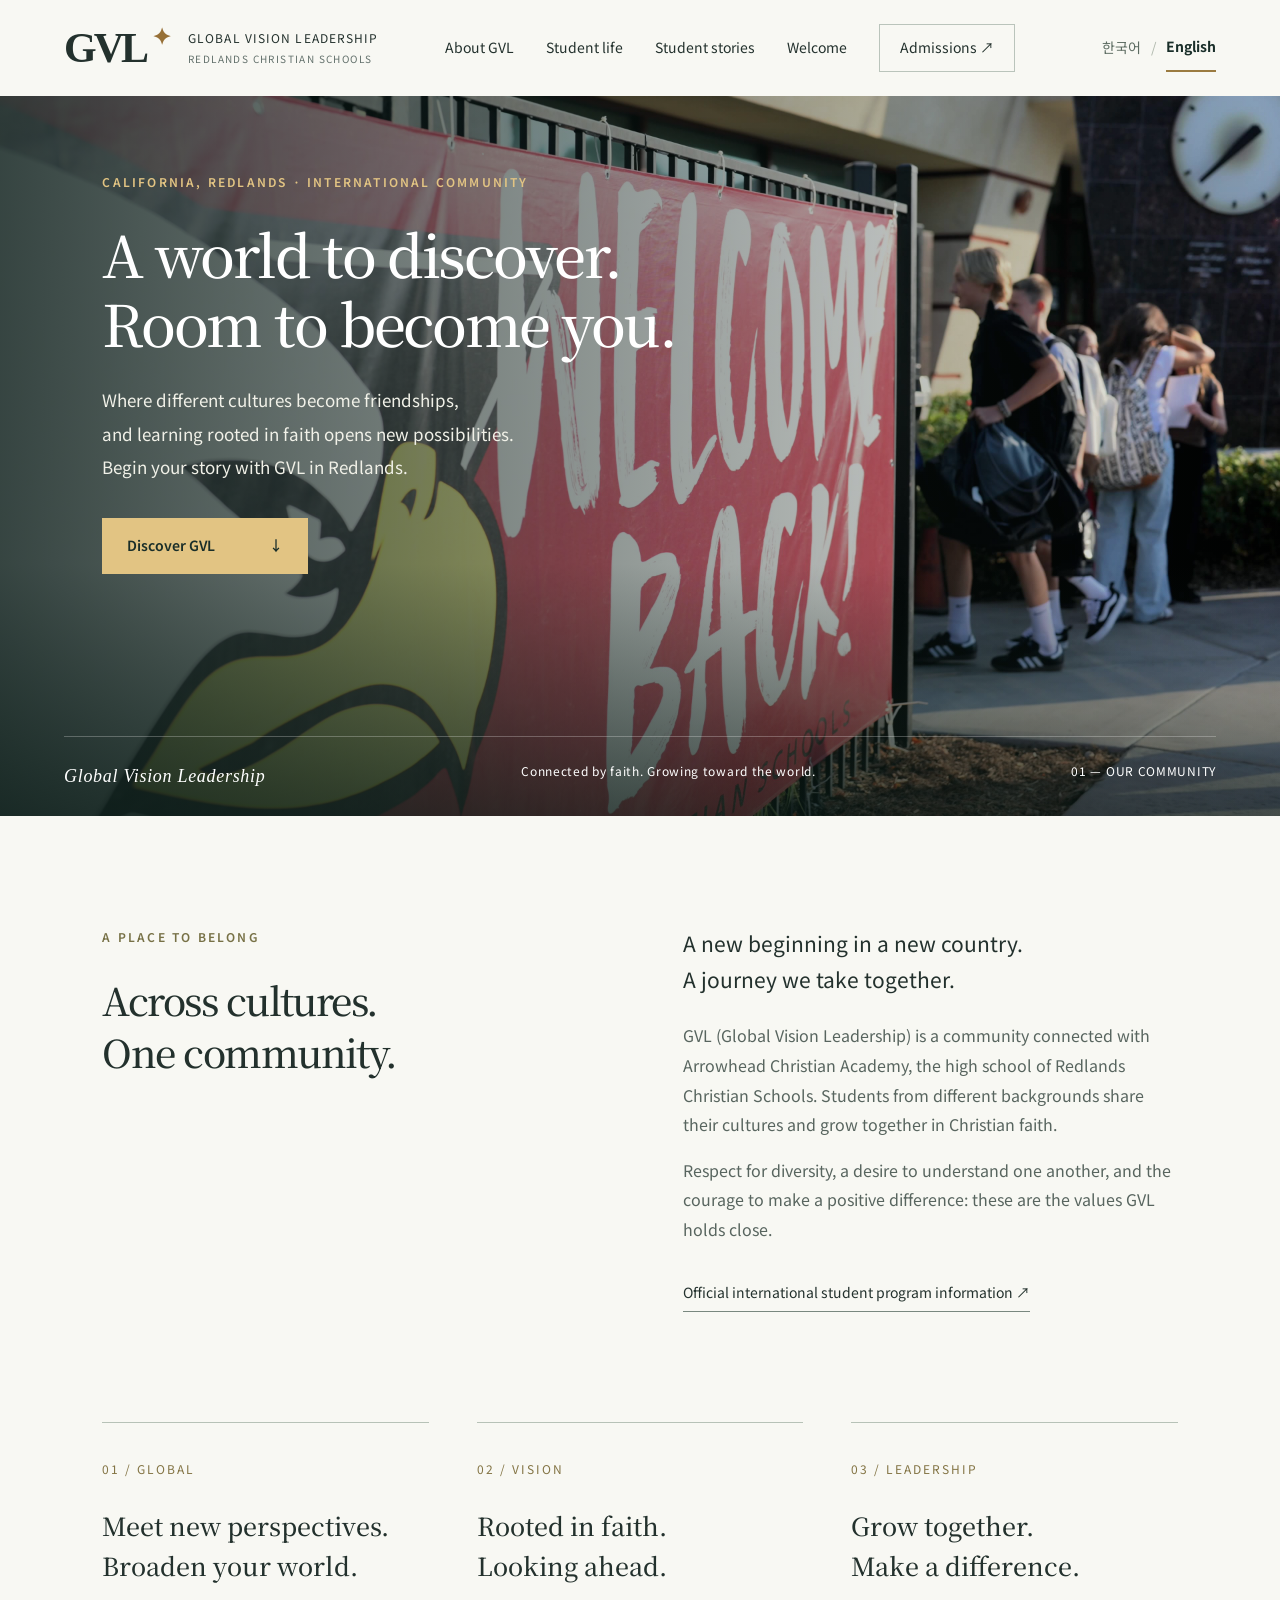
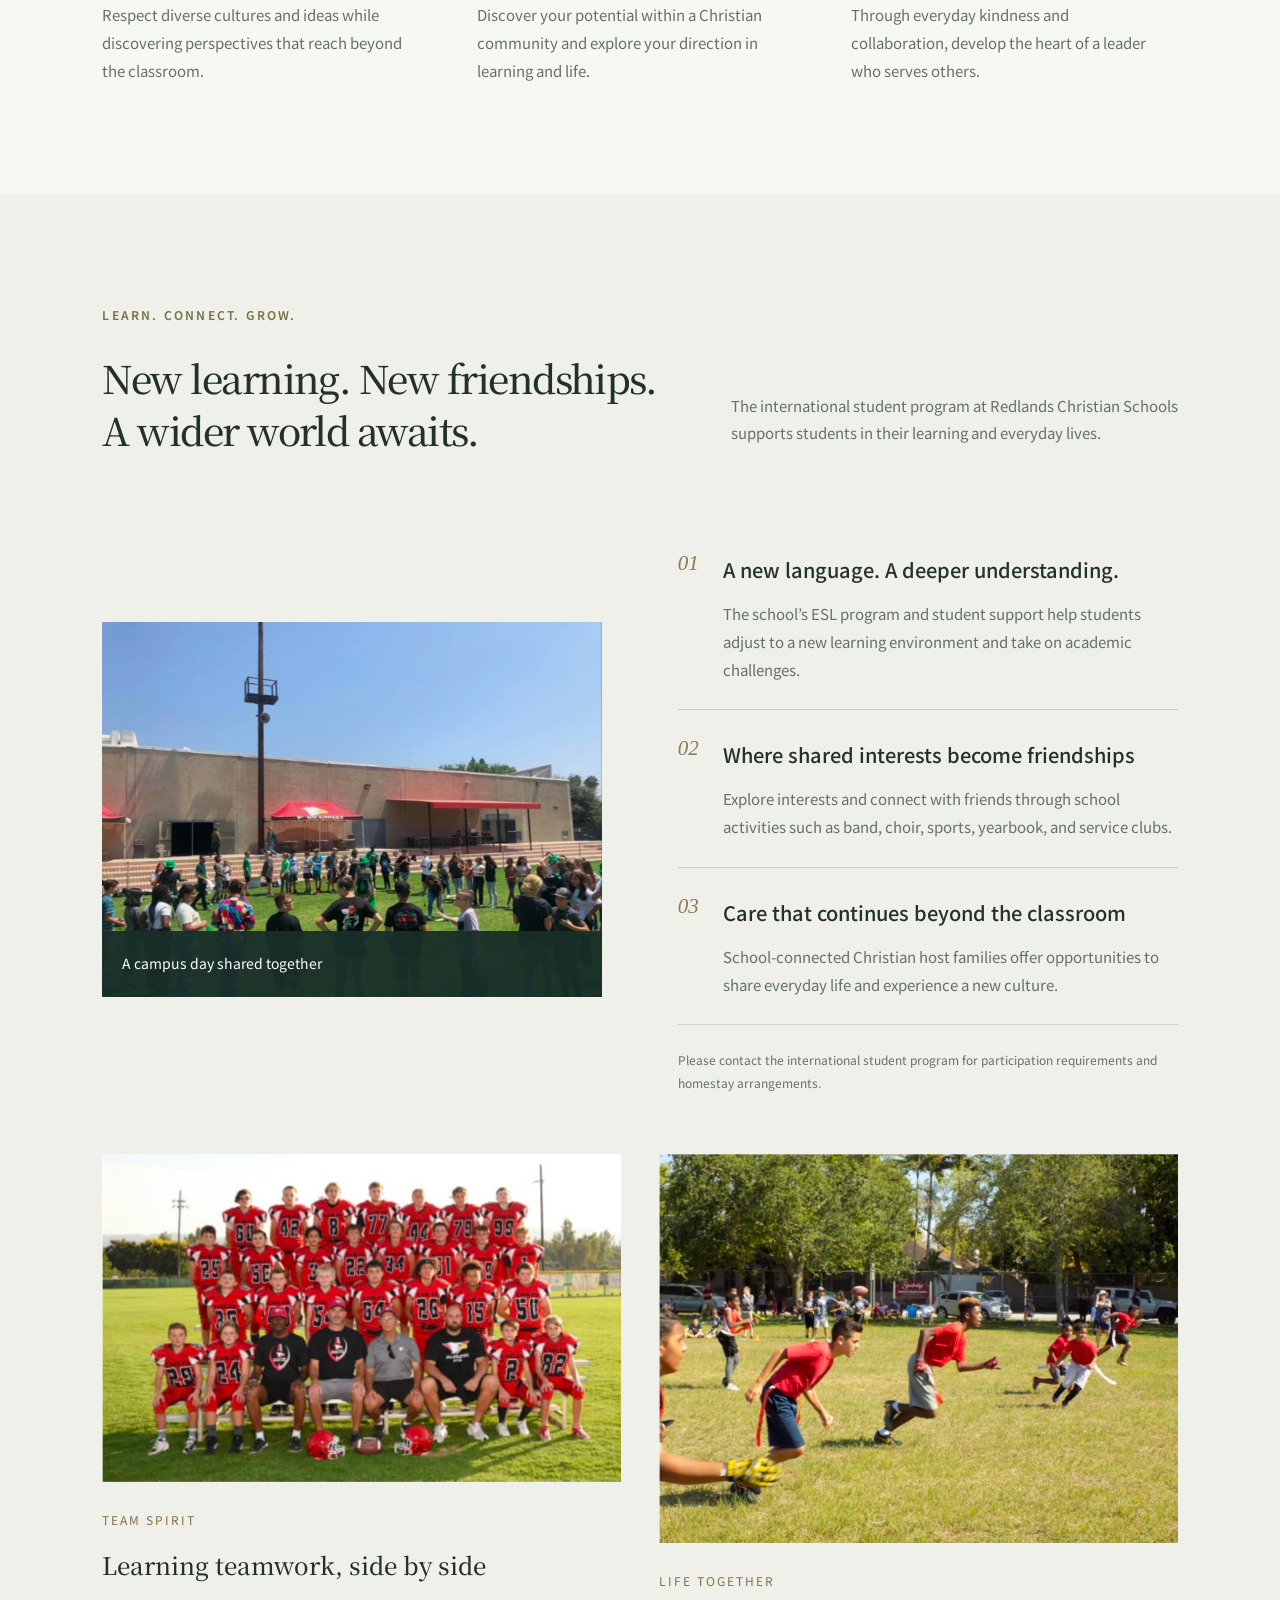
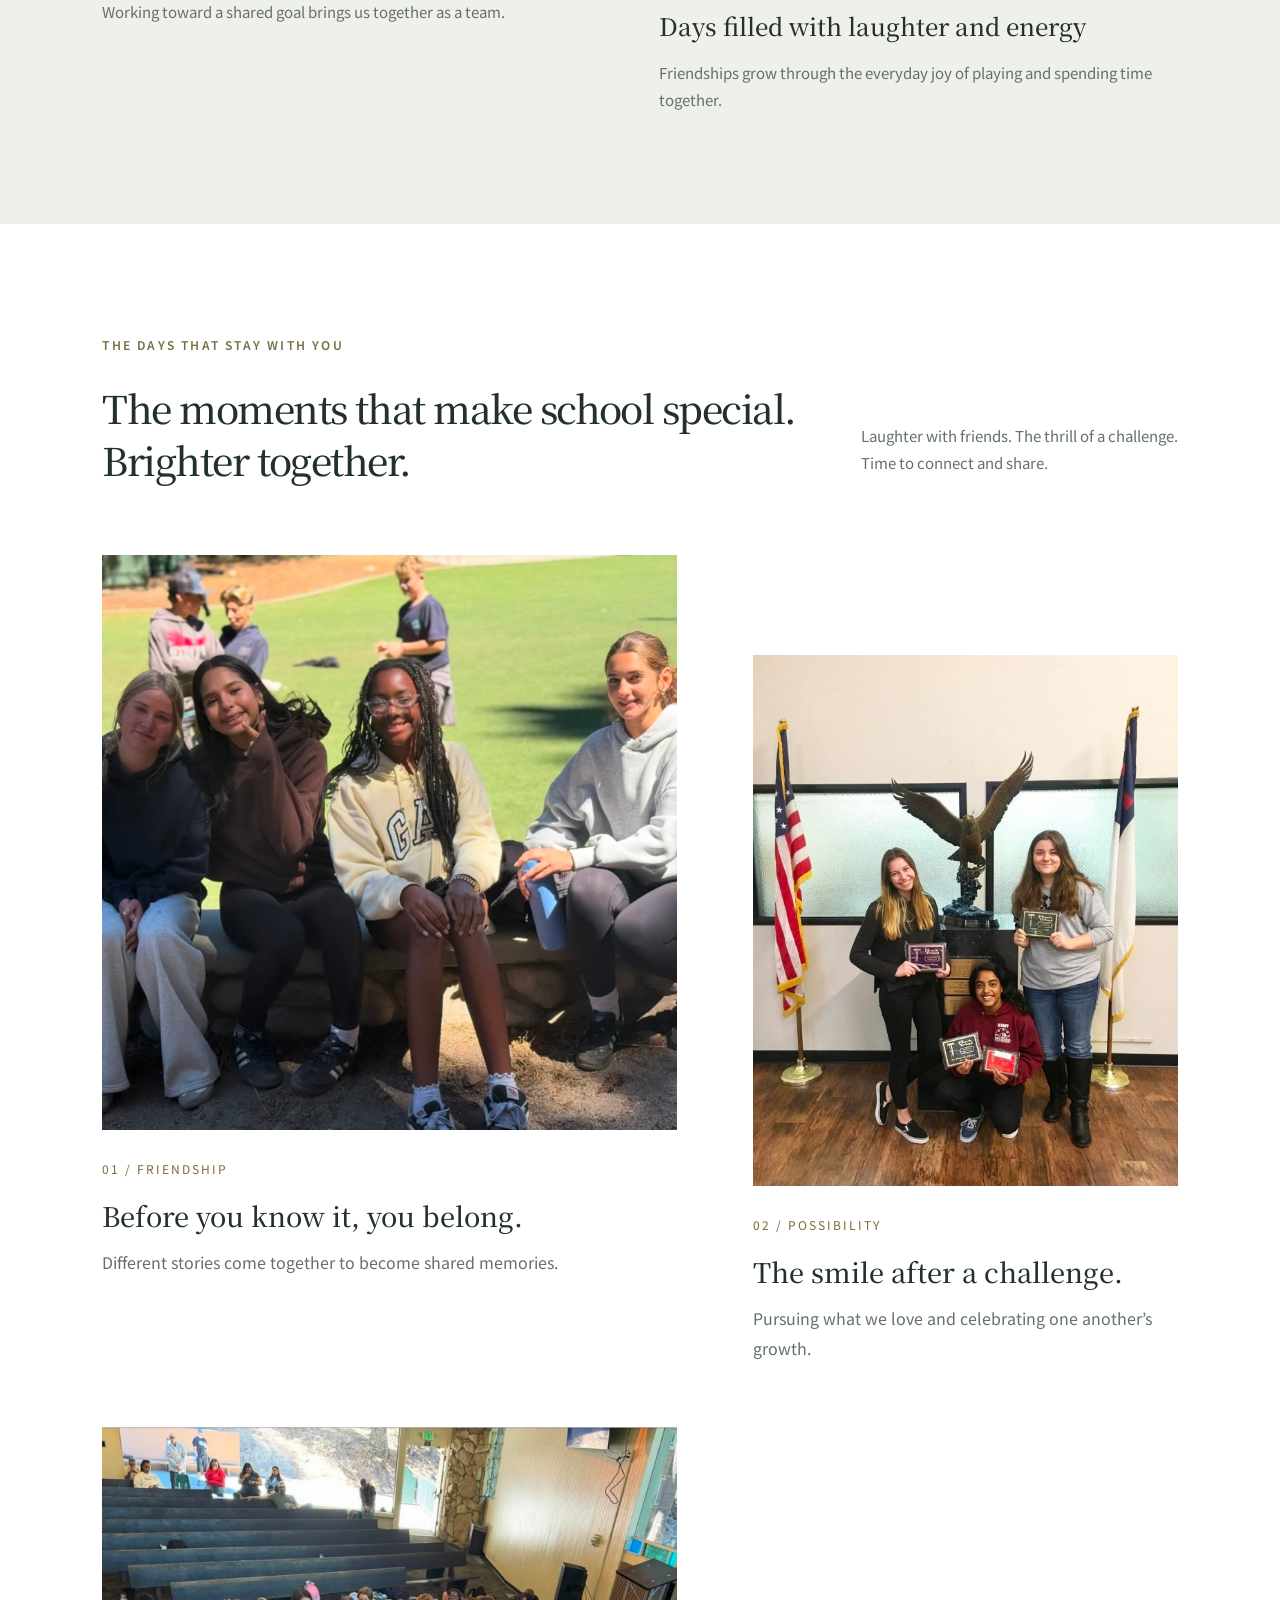
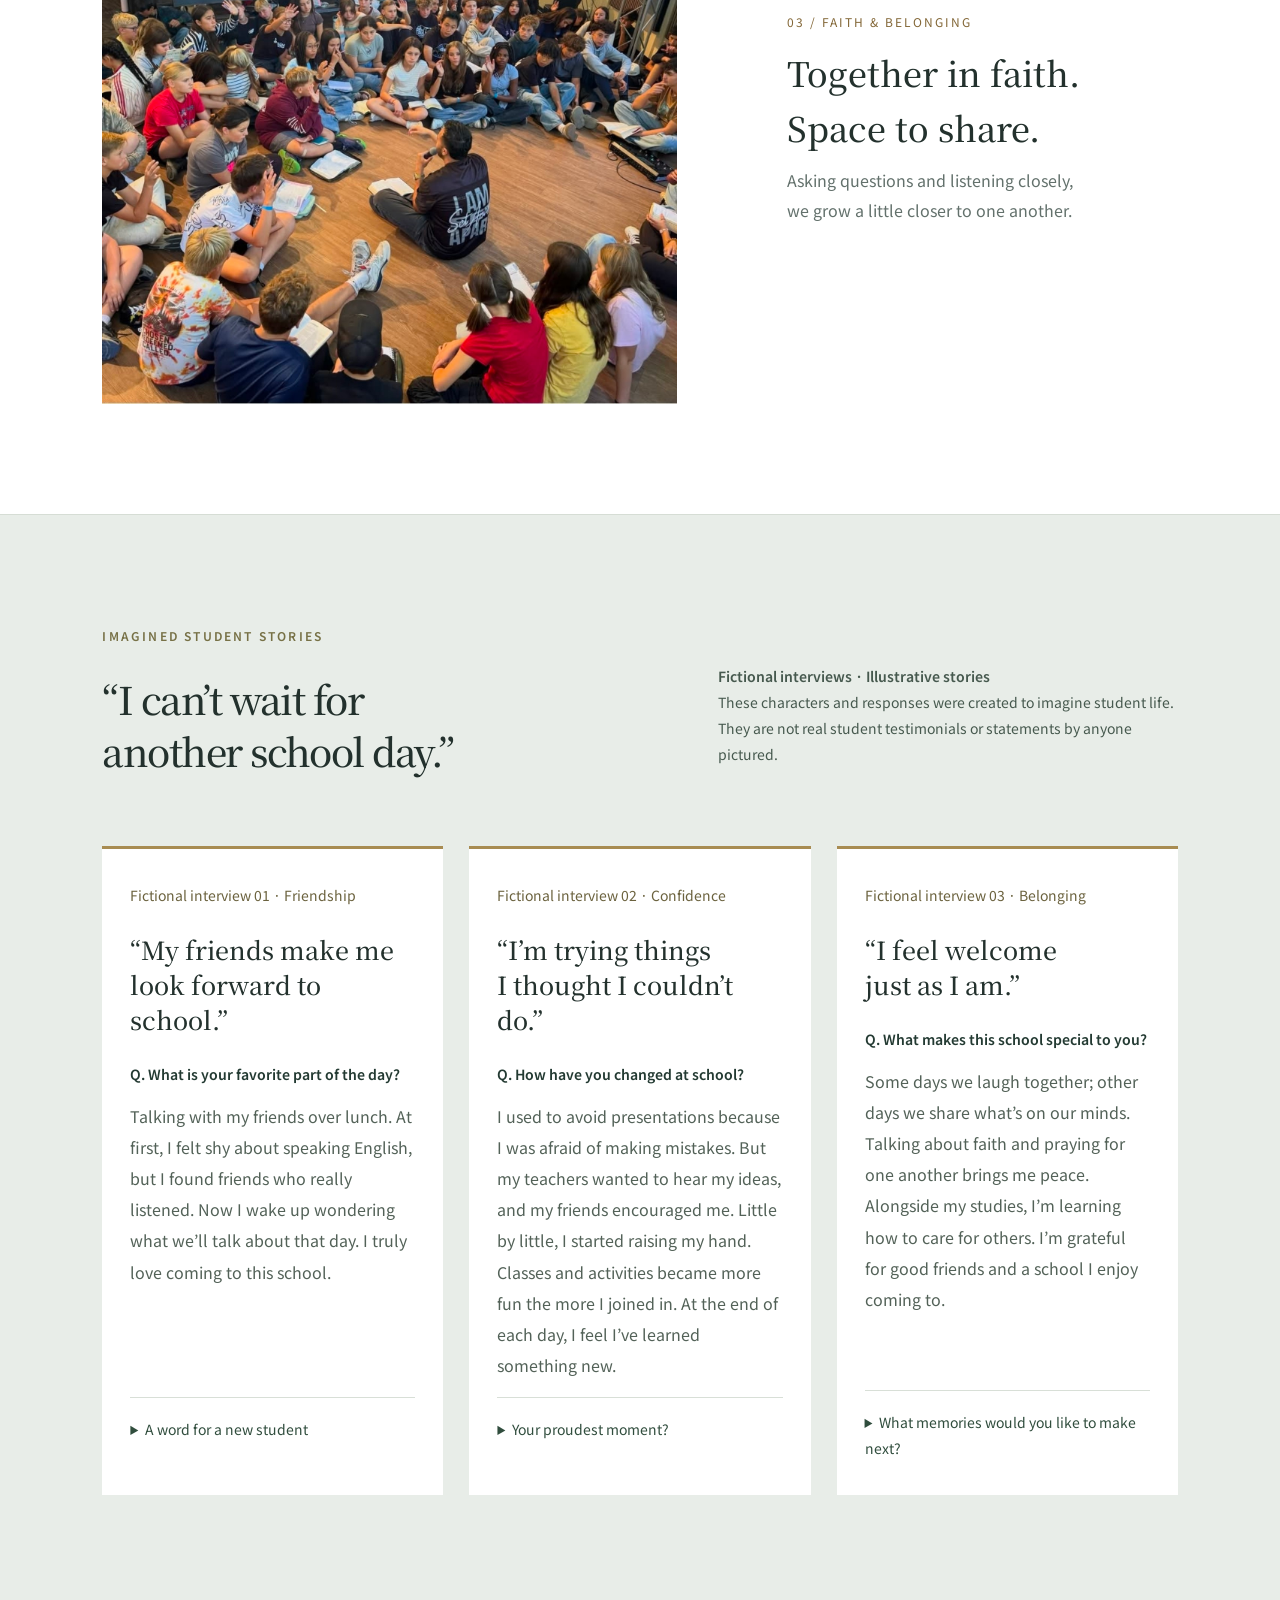
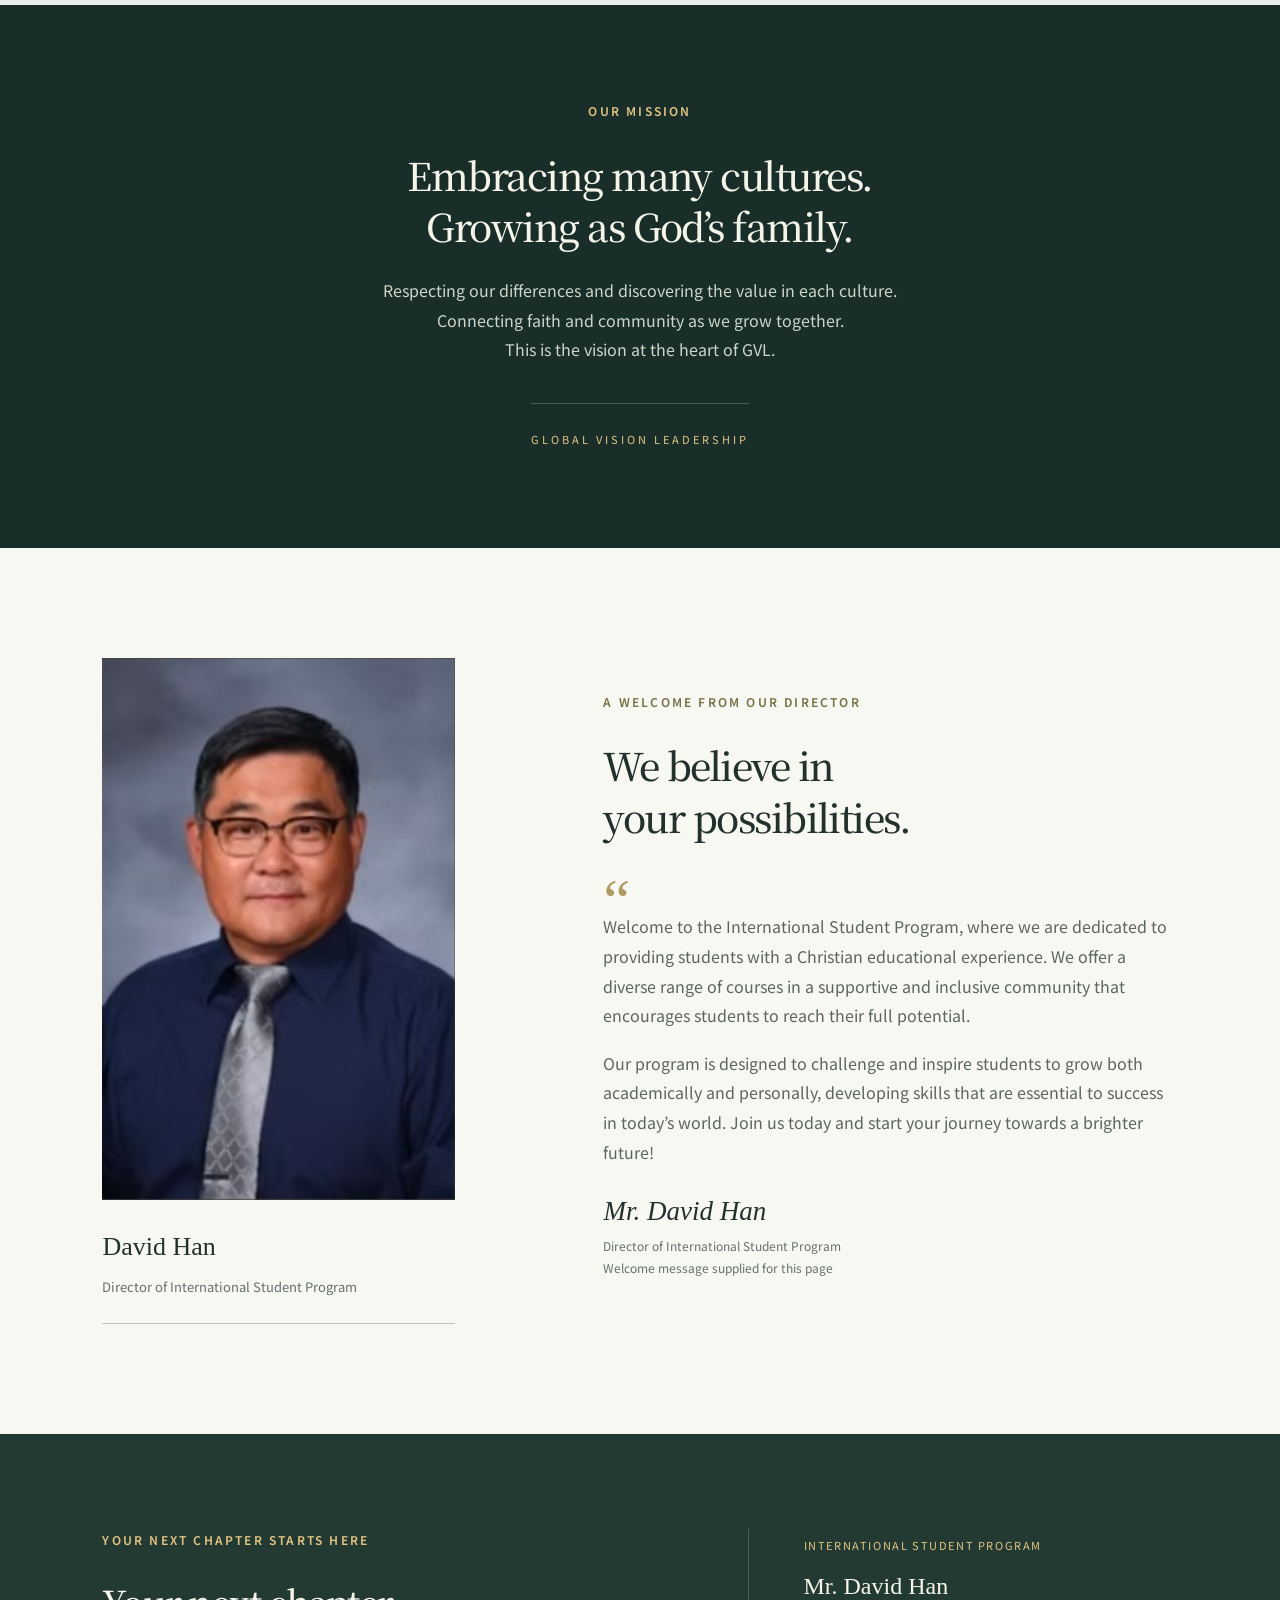
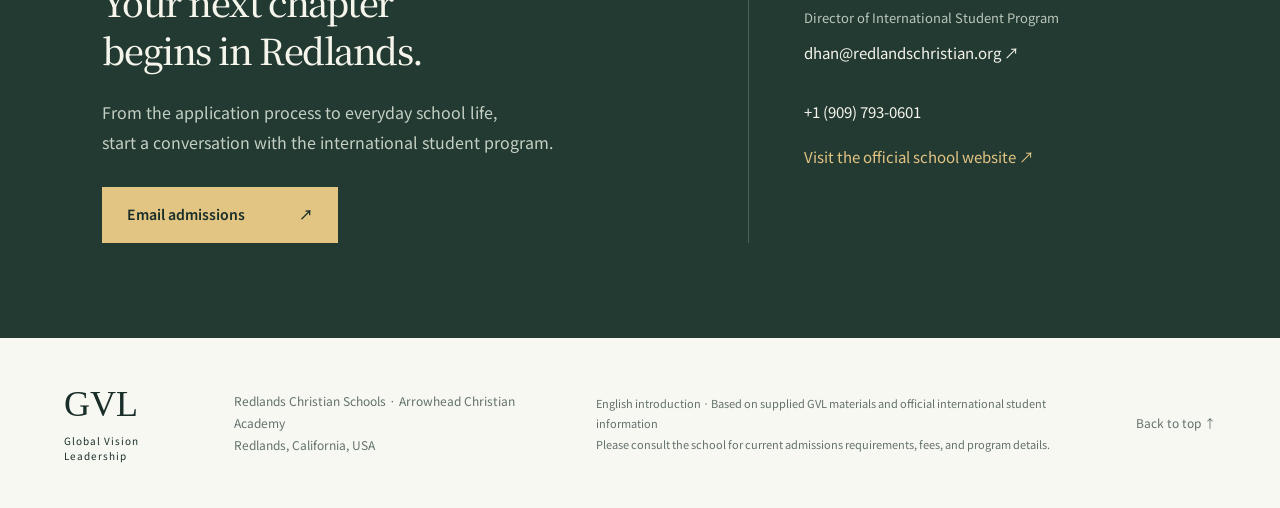
==== en.html @ dd4e97f4 "Publish bilingual GVL site with student photographs and fictional interviews" ====
<!doctype html>
<html lang="en"><head><meta charset="utf-8"><meta name="viewport" content="width=device-width,initial-scale=1"><meta name="theme-color" content="#192e29"><meta name="description" content="Discover Global Vision Leadership at Redlands Christian Schools: an international community connected through faith, culture, and learning."><title>GVL — A World of Learning, A Place to Belong</title><link rel="stylesheet" href="style.css"><link rel="preconnect" href="https://fonts.googleapis.com"><link rel="preconnect" href="https://fonts.gstatic.com" crossorigin><link href="https://fonts.googleapis.com/css2?family=Noto+Sans+KR:wght@400;500;600;700&family=Noto+Serif+KR:wght@400;500;600&display=swap" rel="stylesheet"></head>
<body><a class="skip" href="#main">Skip to content</a><header><a class="brand" href="#" aria-label="GVL home"><b>GVL<span>✦</span></b><span>GLOBAL VISION LEADERSHIP<br><small>REDLANDS CHRISTIAN SCHOOLS</small></span></a><nav aria-label="Main navigation"><a href="#about">About GVL</a><a href="#life">Student life</a><a href="#stories">Student stories</a><a href="#welcome">Welcome</a><a class="nav-cta" href="#contact">Admissions ↗</a></nav><div class="language-switch" aria-label="Language"><a href="index.html" lang="ko" >한국어</a><span>/</span><a href="en.html" lang="en" aria-current="page">English</a></div><button class="menu" aria-label="Open menu" aria-expanded="false">☰</button></header>
<main id="main"><section class="hero"><div class="hero-image" role="img" aria-label="Student life at Redlands Christian Schools"></div><div class="hero-shade"></div><div class="hero-content"><p class="eyebrow light">CALIFORNIA, REDLANDS · INTERNATIONAL COMMUNITY</p><h1>A world to discover.<br>Room to become you.</h1><p class="hero-copy">Where different cultures become friendships,<br>and learning rooted in faith opens new possibilities.<br>Begin your story with GVL in Redlands.</p><a class="button gold" href="#about">Discover GVL <span>↓</span></a></div><div class="hero-bottom"><span>Global Vision Leadership</span><span>Connected by faith. Growing toward the world.</span><span>01 — OUR COMMUNITY</span></div></section>
<section id="about" class="intro section"><div><p class="eyebrow">A PLACE TO BELONG</p><h2>Across cultures.<br>One community.</h2></div><div class="intro-text"><p class="lead">A new beginning in a new country.<br>A journey we take together.</p><p>GVL (Global Vision Leadership) is a community connected with Arrowhead Christian Academy, the high school of Redlands Christian Schools. Students from different backgrounds share their cultures and grow together in Christian faith.</p><p>Respect for diversity, a desire to understand one another, and the courage to make a positive difference: these are the values GVL holds close.</p><a class="text-link" href="https://www.redlandschristian.org/international" target="_blank" rel="noopener">Official international student program information ↗</a></div></section>
<section class="values"><div class="value"><span class="number">01 / GLOBAL</span><h3>Meet new perspectives.<br>Broaden your world.</h3><p>Respect diverse cultures and ideas while discovering perspectives that reach beyond the classroom.</p></div><div class="value"><span class="number">02 / VISION</span><h3>Rooted in faith.<br>Looking ahead.</h3><p>Discover your potential within a Christian community and explore your direction in learning and life.</p></div><div class="value"><span class="number">03 / LEADERSHIP</span><h3>Grow together.<br>Make a difference.</h3><p>Through everyday kindness and collaboration, develop the heart of a leader who serves others.</p></div></section>
<section id="life" class="section life"><div class="section-top"><div><p class="eyebrow">LEARN. CONNECT. GROW.</p><h2>New learning. New friendships.<br>A wider world awaits.</h2></div><p>The international student program at Redlands Christian Schools<br>supports students in their learning and everyday lives.</p></div><div class="life-layout"><figure class="life-photo"><img src="assets/campus-community.jpg" alt="Students gathered on the campus lawn" loading="lazy"><figcaption class="photo-caption">A campus day shared together</figcaption></figure><div class="life-list"><article><span>01</span><div><h3>A new language. A deeper understanding.</h3><p>The school’s ESL program and student support help students adjust to a new learning environment and take on academic challenges.</p></div></article><article><span>02</span><div><h3>Where shared interests become friendships</h3><p>Explore interests and connect with friends through school activities such as band, choir, sports, yearbook, and service clubs.</p></div></article><article><span>03</span><div><h3>Care that continues beyond the classroom</h3><p>School-connected Christian host families offer opportunities to share everyday life and experience a new culture.</p></div></article><p class="fine">Please contact the international student program for participation requirements and homestay arrangements.</p></div></div><div class="student-gallery"><figure><a href="assets/football-team.jpg" target="_blank" aria-label="View the football team photo"><img src="assets/football-team.jpg" alt="Football players in red uniforms with their coaches" loading="lazy" width="1536" height="971"></a><figcaption><span>TEAM SPIRIT</span><h3>Learning teamwork, side by side</h3><p>Working toward a shared goal brings us together as a team.</p></figcaption></figure><figure><a href="assets/outdoor-activities.jpg" target="_blank" aria-label="View the outdoor activity photo"><img src="assets/outdoor-activities.jpg" alt="Students playing together on the lawn" loading="lazy" width="1536" height="1152"></a><figcaption><span>LIFE TOGETHER</span><h3>Days filled with laughter and energy</h3><p>Friendships grow through the everyday joy of playing and spending time together.</p></figcaption></figure></div></section>
<section class="section moments" aria-labelledby="moments-title"><div class="section-top"><div><p class="eyebrow">THE DAYS THAT STAY WITH YOU</p><h2 id="moments-title">The moments that make school special.<br>Brighter together.</h2></div><p>Laughter with friends. The thrill of a challenge.<br>Time to connect and share.</p></div><div class="moments-grid"><figure class="moment-friends"><a href="assets/student-friendships.jpg" target="_blank" rel="noopener" aria-label="View the friendship photo"><img src="assets/student-friendships.jpg" alt="Students sitting together beside a sunny lawn" loading="lazy" width="1536" height="1536"></a><figcaption><span>01 / FRIENDSHIP</span><h3>Before you know it, you belong.</h3><p>Different stories come together to become shared memories.</p></figcaption></figure><figure class="moment-achieve"><a href="assets/student-achievements.jpg" target="_blank" rel="noopener" aria-label="View the student achievement photo"><img src="assets/student-achievements.jpg" alt="Three students holding awards in front of an eagle sculpture" loading="lazy" width="1229" height="1536"></a><figcaption><span>02 / POSSIBILITY</span><h3>The smile after a challenge.</h3><p>Pursuing what we love and celebrating one another’s growth.</p></figcaption></figure><figure class="moment-faith"><a href="assets/faith-community.jpeg" target="_blank" rel="noopener" aria-label="View the community gathering photo"><img src="assets/faith-community.jpeg" alt="Students and a leader seated in a circle with open books" loading="lazy" width="1532" height="1536"></a><figcaption><span>03 / FAITH &amp; BELONGING</span><h3>Together in faith.<br>Space to share.</h3><p>Asking questions and listening closely,<br>we grow a little closer to one another.</p></figcaption></figure></div></section>
<section id="stories" class="section stories" aria-labelledby="stories-title"><div class="section-top"><div><p class="eyebrow">IMAGINED STUDENT STORIES</p><h2 id="stories-title">“I can’t wait for<br>another school day.”</h2></div><p class="fiction-note"><strong>Fictional interviews · Illustrative stories</strong><br>These characters and responses were created to imagine student life.<br>They are not real student testimonials or statements by anyone pictured.</p></div><div class="story-grid"><article class="story-card"><span class="story-label">Fictional interview 01 · Friendship</span><h3>“My friends make me<br>look forward to school.”</h3><p class="story-question">Q. What is your favorite part of the day?</p><p>Talking with my friends over lunch. At first, I felt shy about speaking English, but I found friends who really listened. Now I wake up wondering what we’ll talk about that day. I truly love coming to this school.</p><details><summary>A word for a new student</summary><p>You don’t have to speak perfectly from the start. Try a smile and a simple hello. That little hello was the beginning of a friendship for me!</p></details></article><article class="story-card"><span class="story-label">Fictional interview 02 · Confidence</span><h3>“I’m trying things<br>I thought I couldn’t do.”</h3><p class="story-question">Q. How have you changed at school?</p><p>I used to avoid presentations because I was afraid of making mistakes. But my teachers wanted to hear my ideas, and my friends encouraged me. Little by little, I started raising my hand. Classes and activities became more fun the more I joined in. At the end of each day, I feel I’ve learned something new.</p><details><summary>Your proudest moment?</summary><p>Laughing and chatting with my friends after a presentation. It wasn’t perfect, but I was so happy to have taken a step forward.</p></details></article><article class="story-card"><span class="story-label">Fictional interview 03 · Belonging</span><h3>“I feel welcome<br>just as I am.”</h3><p class="story-question">Q. What makes this school special to you?</p><p>Some days we laugh together; other days we share what’s on our minds. Talking about faith and praying for one another brings me peace. Alongside my studies, I’m learning how to care for others. I’m grateful for good friends and a school I enjoy coming to.</p><details><summary>What memories would you like to make next?</summary><p>I’d like to reach out to someone new and invite them to join us. I want another student to feel the same warmth that I felt.</p></details></article></div></section>
<section class="mission"><p class="eyebrow light">OUR MISSION</p><h2>Embracing many cultures.<br>Growing as God’s family.</h2><p>Respecting our differences and discovering the value in each culture.<br>Connecting faith and community as we grow together.<br>This is the vision at the heart of GVL.</p><span class="mission-sign">GLOBAL VISION LEADERSHIP</span></section>
<section id="welcome" class="section welcome"><div class="portrait-wrap"><div class="portrait"><img src="assets/director-message.jpg" alt="David Han, Director of International Student Program" loading="lazy"></div><div class="portrait-label"><b>David Han</b><span>Director of International Student Program</span></div></div><div class="welcome-text"><p class="eyebrow">A WELCOME FROM OUR DIRECTOR</p><h2>We believe in<br>your possibilities.</h2><div class="quote-mark">“</div><blockquote><p>Welcome to the International Student Program, where we are dedicated to providing students with a Christian educational experience. We offer a diverse range of courses in a supportive and inclusive community that encourages students to reach their full potential.</p><p>Our program is designed to challenge and inspire students to grow both academically and personally, developing skills that are essential to success in today’s world. Join us today and start your journey towards a brighter future!</p></blockquote><p class="signature">Mr. David Han</p><p class="fine">Director of International Student Program<br>Welcome message supplied for this page</p></div></section>
<section id="contact" class="contact"><div><p class="eyebrow light">YOUR NEXT CHAPTER STARTS HERE</p><h2>Your next chapter<br>begins in Redlands.</h2><p>From the application process to everyday school life,<br>start a conversation with the international student program.</p><a class="button gold" href="mailto:dhan@redlandschristian.org?subject=GVL%20International%20Admissions%20Inquiry">Email admissions <span>↗</span></a></div><div class="contact-details"><div><span>INTERNATIONAL STUDENT PROGRAM</span><h3>Mr. David Han</h3><p>Director of International Student Program</p><a href="mailto:dhan@redlandschristian.org">dhan@redlandschristian.org ↗</a></div><a class="phone" href="tel:+19097930601">+1 (909) 793-0601</a><a class="official" href="https://www.redlandschristian.org/international" target="_blank" rel="noopener">Visit the official school website ↗</a></div></section></main>
<footer><div class="footer-brand">GVL<span>Global Vision Leadership</span></div><p>Redlands Christian Schools · Arrowhead Christian Academy<br>Redlands, California, USA</p><small>English introduction · Based on supplied GVL materials and official international student information<br>Please consult the school for current admissions requirements, fees, and program details.</small><a href="#">Back to top ↑</a></footer><script>const button=document.querySelector('.menu'); const nav=document.querySelector('nav');button.addEventListener('click',()=>{const open=button.getAttribute('aria-expanded')!=='true';button.setAttribute('aria-expanded',String(open));button.setAttribute('aria-label',open?'Close menu':'Open menu');nav.classList.toggle('open',open);});nav.querySelectorAll('a').forEach(a=>a.addEventListener('click',()=>{nav.classList.remove('open');button.setAttribute('aria-expanded','false');}));</script></body></html>
---- style.css ----
:root{--forest:#192e29;--ink:#23312d;--gold:#e2c483;--paper:#f8f8f3;--muted:#63716c}*{box-sizing:border-box}html{scroll-behavior:smooth;scroll-padding-top:95px}body{margin:0;color:var(--ink);background:var(--paper);font-family:'Noto Sans KR',sans-serif;font-size:16px;line-height:1.85;word-break:keep-all}a{color:inherit;text-decoration:none}button{font:inherit}a:focus-visible,button:focus-visible{outline:3px solid #b78027;outline-offset:6px}.skip{position:fixed;top:-80px;z-index:30;background:white;padding:10px}.skip:focus{top:0}header{height:96px;padding:0 5%;display:flex;align-items:center;justify-content:space-between;background:var(--paper);position:relative;z-index:10}.brand{display:flex;align-items:center;gap:20px}.brand>b{font:600 42px Georgia,serif;letter-spacing:-3px}.brand>b span{font-size:23px;color:#977036;vertical-align:top;margin-left:6px}.brand>span{font-size:12px;line-height:1.7;letter-spacing:1.1px}.brand small{font-size:10px;letter-spacing:1.4px;color:var(--muted)}nav{display:flex;align-items:center;gap:32px;font-size:14px}.nav-cta{border:1px solid #bac4bb;padding:10px 20px}.menu{display:none}.hero{height:720px;min-height:620px;max-height:900px;position:relative;background:#263d34;color:white}.hero-image,.hero-shade{position:absolute;inset:0}.hero-image{background:url('assets/campus.jpg') center 45%/cover}.hero-shade{background:linear-gradient(90deg,rgba(10,28,24,.82),rgba(14,29,24,.3) 68%,rgba(14,29,24,.05)),linear-gradient(0deg,rgba(9,25,20,.65),transparent 35%)}.hero-content{position:relative;padding:94px 8% 100px}.eyebrow{font-size:12px;letter-spacing:2.2px;font-weight:600;color:#777146;margin:0 0 26px}.eyebrow.light{color:var(--gold)}h1,h2,h3,p{margin-top:0}h1,h2{font-family:'Noto Serif KR',serif;font-weight:500;letter-spacing:-1.7px}h1{font-size:clamp(40px,4.5vw,66px);line-height:1.42;margin-bottom:26px}.hero-copy{font-size:17px;line-height:1.95;color:#f1f1e8;margin-bottom:35px}.button{display:inline-flex;gap:54px;align-items:center;padding:15px 25px;font-size:14px;font-weight:600;transition:background .2s,transform .2s}.button:hover{transform:translateY(-2px);background:#ecd49e}.gold{background:var(--gold);color:var(--forest)}.hero-bottom{position:absolute;bottom:0;left:5%;right:5%;display:flex;justify-content:space-between;border-top:1px solid #ffffff40;padding:23px 0;font-size:12px;letter-spacing:.7px}.hero-bottom span:first-child{font-family:Georgia,serif;font-style:italic;font-size:18px}.section{padding:110px 8%}h2{font-size:clamp(30px,3vw,43px);line-height:1.6;margin-bottom:24px}.intro{display:grid;grid-template-columns:1fr 1fr;gap:8%}.intro-text p{color:#58655f;max-width:570px}.intro-text .lead{font-size:21px;color:var(--ink);line-height:1.7;margin-bottom:24px}.text-link{font-size:14px;display:inline-block;border-bottom:1px solid #79887f;padding:6px 0;margin-top:13px}.values{display:grid;grid-template-columns:repeat(3,1fr);margin:0 8%;padding:0 0 95px;gap:48px}.value{border-top:1px solid #b7c2b7;padding-top:30px}.number{font-size:12px;letter-spacing:2px;color:#837444}.value h3{font-family:'Noto Serif KR',serif;font-size:25px;line-height:1.6;font-weight:500;margin:22px 0 16px}.value p{font-size:15px;color:var(--muted);max-width:300px}.life{background:#eef0e9}.section-top{display:flex;justify-content:space-between;align-items:flex-end;gap:30px;margin-bottom:45px}.section-top>p{font-size:15px;color:var(--muted);margin-bottom:33px}.life-layout{display:grid;grid-template-columns:1fr 1fr;gap:7%;align-items:center}.life-photo{position:relative;height:560px;background:#121814;overflow:hidden}.life-photo img{width:100%;height:100%;object-fit:cover;object-position:top;opacity:.95}.photo-caption{position:absolute;bottom:0;left:0;right:0;padding:20px;color:white;background:#192e29f0;font-size:14px;display:flex;justify-content:space-between;gap:15px}.photo-caption span{font-size:12px}.life-list article{display:flex;gap:24px;padding:26px 0;border-bottom:1px solid #ccd2c7}.life-list article>span{font:italic 21px Georgia,serif;color:#8d7952}.life-list h3{font-size:20px;font-weight:500;margin-bottom:12px}.life-list p{font-size:15px;color:var(--muted);margin:0}.life-list>.fine{font-size:12px;margin-top:24px}.mission{text-align:center;padding:95px 20px;background:var(--forest);color:#f4f4e9}.mission h2{font-size:clamp(27px,3vw,42px)}.mission>p:not(.eyebrow){color:#cdd6c9;font-size:16px}.mission-sign{display:inline-block;border-top:1px solid #ffffff35;padding-top:25px;margin-top:22px;font-size:11px;letter-spacing:3px;color:var(--gold)}.welcome{display:grid;grid-template-columns:.8fr 1.2fr;gap:11%;align-items:center}.portrait{position:relative;aspect-ratio:353/542;overflow:hidden;background:#424242;max-width:353px}.portrait img{position:absolute;width:262.04%;max-width:none;left:-82.72%;top:-6.46%;height:auto}.portrait-label{padding:23px 0;border-bottom:1px solid #bec6ba;max-width:353px}.portrait-label b{font-family:Georgia,serif;font-size:26px;display:block;font-weight:400}.portrait-label span{font-size:13px;color:var(--muted)}.quote-mark{font:60px Georgia,serif;color:#b09a63;height:46px;margin-top:10px}blockquote{margin:0;color:#5b665d;font-size:16px}blockquote p{margin-bottom:18px}.signature{font:italic 27px Georgia,serif;margin:29px 0 8px}.fine{font-size:12px;color:var(--muted)}.contact{display:grid;grid-template-columns:1.2fr 1fr;gap:12%;padding:95px 8%;background:#233a32;color:#f5f5ec}.contact h2{font-size:clamp(28px,2.8vw,39px)}.contact>div>p:not(.eyebrow){color:#c5d0c4}.contact .button{margin-top:14px}.contact-details{border-left:1px solid #ffffff30;padding-left:55px}.contact-details>div{margin-bottom:30px}.contact-details span{font-size:11px;letter-spacing:1.6px;color:var(--gold)}.contact-details h3{font:24px Georgia,serif;margin:14px 0 6px}.contact-details p{font-size:13px;color:#bbc7bb;margin:0 0 8px}.contact-details a{font-size:15px}.phone,.official{display:block}.official{color:var(--gold);margin-top:18px}footer{padding:45px 5%;display:flex;align-items:center;justify-content:space-between;gap:30px;color:var(--muted)}.footer-brand{font:36px Georgia,serif;color:var(--forest)}.footer-brand span{display:block;font:10px 'Noto Sans KR',sans-serif;letter-spacing:1px;margin-top:8px}footer p{font-size:12px;margin:0}footer small{font-size:11px}footer>a{font-size:12px;white-space:nowrap}@media(min-width:1600px){.hero-content{padding-top:110px}.section,.contact{padding-left:max(8%,calc((100vw - 1350px)/2));padding-right:max(8%,calc((100vw - 1350px)/2))}}@media(max-width:850px){header{height:80px}.brand>span{font-size:10px}.brand small{font-size:8px}.brand{gap:12px}.brand>b{font-size:35px}nav{gap:17px;font-size:12px}.nav-cta{padding:8px 12px}.section{padding:75px 6%}.values{margin:0 6%;gap:25px}.hero-content{padding-left:6%;padding-top:95px}.hero-bottom span:last-child{display:none}.section-top{display:block}.section-top>p{margin-bottom:0}.life-layout{gap:5%}.life-photo{height:510px}.welcome{gap:7%}.contact{padding:75px 6%;gap:6%}.contact-details{padding-left:30px}footer{flex-wrap:wrap}}@media(max-width:620px){header{padding:0 6%;height:77px}.menu{display:block;background:none;border:0;color:var(--forest);font-size:25px;padding:5px}nav{display:none;position:absolute;top:77px;left:0;right:0;background:var(--paper);padding:22px 6%;box-shadow:0 12px 20px #0002;flex-direction:column;align-items:stretch;font-size:16px}nav.open{display:flex}.hero{height:710px;min-height:0;max-height:none}.hero-content{padding-top:80px}.hero-image{background-position:60% center}.hero-shade{background:linear-gradient(90deg,#10291ad9,#10291a55),linear-gradient(0deg,#10291a99,transparent)}.hero h1{font-size:36px;letter-spacing:-1.5px;line-height:1.55}.eyebrow{font-size:10px;letter-spacing:1.5px;margin-bottom:22px}.hero-copy{font-size:15px;margin-bottom:29px}.hero-bottom{display:block;padding:19px 0}.hero-bottom span{display:block;font-size:11px}.hero-bottom span:first-child{font-size:17px;margin-bottom:4px}.section{padding:65px 7%}h2{font-size:29px;letter-spacing:-1.2px}.intro{grid-template-columns:1fr;gap:20px}.intro-text .lead{font-size:19px}.intro-text p{font-size:15px}.values{grid-template-columns:1fr;gap:25px;margin:0 7%;padding-bottom:55px}.value{display:grid;grid-template-columns:1fr 1.4fr;gap:0 22px;padding-top:24px}.value .number{grid-column:1/-1;font-size:11px}.value h3{font-size:21px;margin:15px 0}.value p{font-size:14px;margin-top:16px}.section-top{margin-bottom:28px}.section-top>p{font-size:14px}.life-layout{grid-template-columns:1fr;gap:24px}.life-photo{height:450px}.life-list article{padding:22px 0;gap:18px}.life-list h3{font-size:18px}.life-list p{font-size:14px}.mission{padding:65px 7%}.mission h2{font-size:25px;letter-spacing:-1px}.mission>p:not(.eyebrow){font-size:14px}.welcome{grid-template-columns:1fr;gap:38px}.portrait-wrap{max-width:245px}.welcome-text h2{font-size:29px}blockquote{font-size:15px}.contact{grid-template-columns:1fr;padding:65px 7%;gap:46px}.contact h2{font-size:28px}.contact-details{border-left:0;border-top:1px solid #ffffff30;padding:30px 0 0}.contact .button{gap:25px;font-size:13px}.contact-details a{overflow-wrap:anywhere}footer{padding:35px 7%;gap:24px}footer p,footer small{width:100%}.photo-caption{font-size:12px;padding:15px}.button{min-height:48px}}@media(prefers-reduced-motion:reduce){html{scroll-behavior:auto}.button{transition:none}}

.life-photo{margin:0;height:auto;aspect-ratio:4/3}.life-photo img{display:block;width:100%;height:auto;object-fit:contain}.student-gallery{display:grid;grid-template-columns:1fr 1fr;gap:38px;margin-top:60px}.student-gallery figure{margin:0}.student-gallery img{width:100%;height:auto;display:block}.student-gallery a{display:block;background:#dfe4d9}.student-gallery figcaption{padding-top:22px}.student-gallery figcaption span{font-size:12px;letter-spacing:2px;color:#837444}.student-gallery h3{font-family:'Noto Serif KR',serif;font-weight:500;font-size:24px;margin:10px 0}.student-gallery p{font-size:15px;color:var(--muted);margin:0}@media(max-width:620px){.student-gallery{grid-template-columns:1fr;gap:32px;margin-top:38px}.student-gallery h3{font-size:21px}.student-gallery p{font-size:14px}.life-photo{height:auto;aspect-ratio:4/3}}
/* Student photo essay and clearly identified fictional interviews. */
.moments{background:#fff}.moments-grid{display:grid;grid-template-columns:1.15fr .85fr;gap:64px 7%;align-items:start}.moments-grid figure{margin:0}.moments-grid a{display:block;overflow:hidden}.moments-grid img{width:100%;height:auto;display:block;transition:transform .5s}.moments-grid a:hover img{transform:scale(1.025)}.moments-grid figcaption{padding-top:23px}.moments-grid figcaption span{font-size:12px;letter-spacing:2px;color:#836737}.moments-grid h3{font-family:'Noto Serif KR',serif;font-size:27px;line-height:1.6;font-weight:500;margin:11px 0}.moments-grid p{color:var(--muted);margin:0;font-size:16px}.moment-achieve{padding-top:100px}.moment-faith{grid-column:1/-1;display:grid;grid-template-columns:1.15fr .85fr;gap:7%;align-items:center}.moment-faith figcaption{padding:0 8%}.moment-faith h3{font-size:34px}.stories{background:#e8ede8;border-top:1px solid #d6ddd5}.fiction-note{max-width:460px;font-size:14px!important;color:#46594e!important}.fiction-note strong{font-weight:600}.story-grid{display:grid;grid-template-columns:repeat(3,minmax(0,1fr));gap:26px}.story-card{background:#fff;padding:34px 28px;border-top:3px solid #a88c52;display:flex;flex-direction:column}.story-label{color:#6b623e;font-size:14px}.story-card h3{font-family:'Noto Serif KR',serif;font-size:25px;line-height:1.7;font-weight:500;margin:24px 0}.story-card p{font-size:16px;color:#536258;line-height:1.95}.story-card .story-question{color:#233a32;font-size:14px;font-weight:600;margin-bottom:12px}.story-card details{border-top:1px solid #d8dfd7;margin-top:auto;padding-top:19px}.story-card summary{cursor:pointer;font-size:14px;color:#304d3d;min-height:44px}.story-card details p{margin:10px 0 0}.story-card summary:focus-visible{outline:3px solid #977036;outline-offset:4px}@media(max-width:1000px){nav{gap:18px}.story-grid{gap:16px}.story-card{padding:26px 20px}.story-card h3{font-size:21px}}@media(max-width:850px){.story-grid{grid-template-columns:1fr}.story-card{padding:30px}.story-card h3{font-size:25px}.moment-faith h3{font-size:27px}}@media(max-width:620px){.moments-grid{grid-template-columns:1fr;gap:38px}.moment-achieve{padding-top:0}.moment-faith{grid-column:auto;display:block}.moment-faith figcaption{padding:23px 0 0}.moments-grid h3,.moment-faith h3{font-size:25px}.moments-grid p,.story-card p{font-size:16px}.story-card{padding:28px 23px}.fiction-note br{display:none}.fiction-note strong{display:block}.stories .section-top>p{margin-top:20px}.moments-grid{gap:44px}}@media(prefers-reduced-motion:reduce){.moments-grid img{transition:none}}
.language-switch{display:flex;align-items:center;gap:10px;margin-left:20px;font-size:14px;white-space:nowrap}.language-switch a{padding:10px 0;color:#5d6c62}.language-switch a[aria-current]{color:var(--forest);font-weight:700;border-bottom:2px solid #9b7b40}.language-switch span{color:#b0b9ad}html[lang=en] h1,html[lang=en] h2{letter-spacing:-.04em}html[lang=en] h1{line-height:1.2}html[lang=en] h2{line-height:1.35}html[lang=en] .hero-copy{max-width:640px}html[lang=en] .story-card h3{line-height:1.4}html[lang=en] .hero-content{padding-top:75px}@media(min-width:851px) and (max-width:1200px){header{padding:0 3%}.brand>span{display:none}nav{gap:15px}}@media(max-width:850px){header{flex-wrap:wrap;height:auto;min-height:96px;padding-top:12px;padding-bottom:12px}.brand{flex:1}header nav{order:3;width:100%;justify-content:center;margin-top:8px}.language-switch{margin-left:12px}}@media(max-width:620px){header{flex-wrap:nowrap;min-height:88px;padding:10px 5%}.brand>span{display:none}.language-switch{margin-right:15px;gap:8px}.brand{flex:1}header nav{width:auto;margin-top:0;top:88px;align-items:stretch}html[lang=en] .hero h1{font-size:39px}html[lang=en] .hero-content{padding-top:64px}html[lang=en] .hero-copy{font-size:16px}html[lang=en] .hero-copy br{display:none}.language-switch a{min-height:44px}}
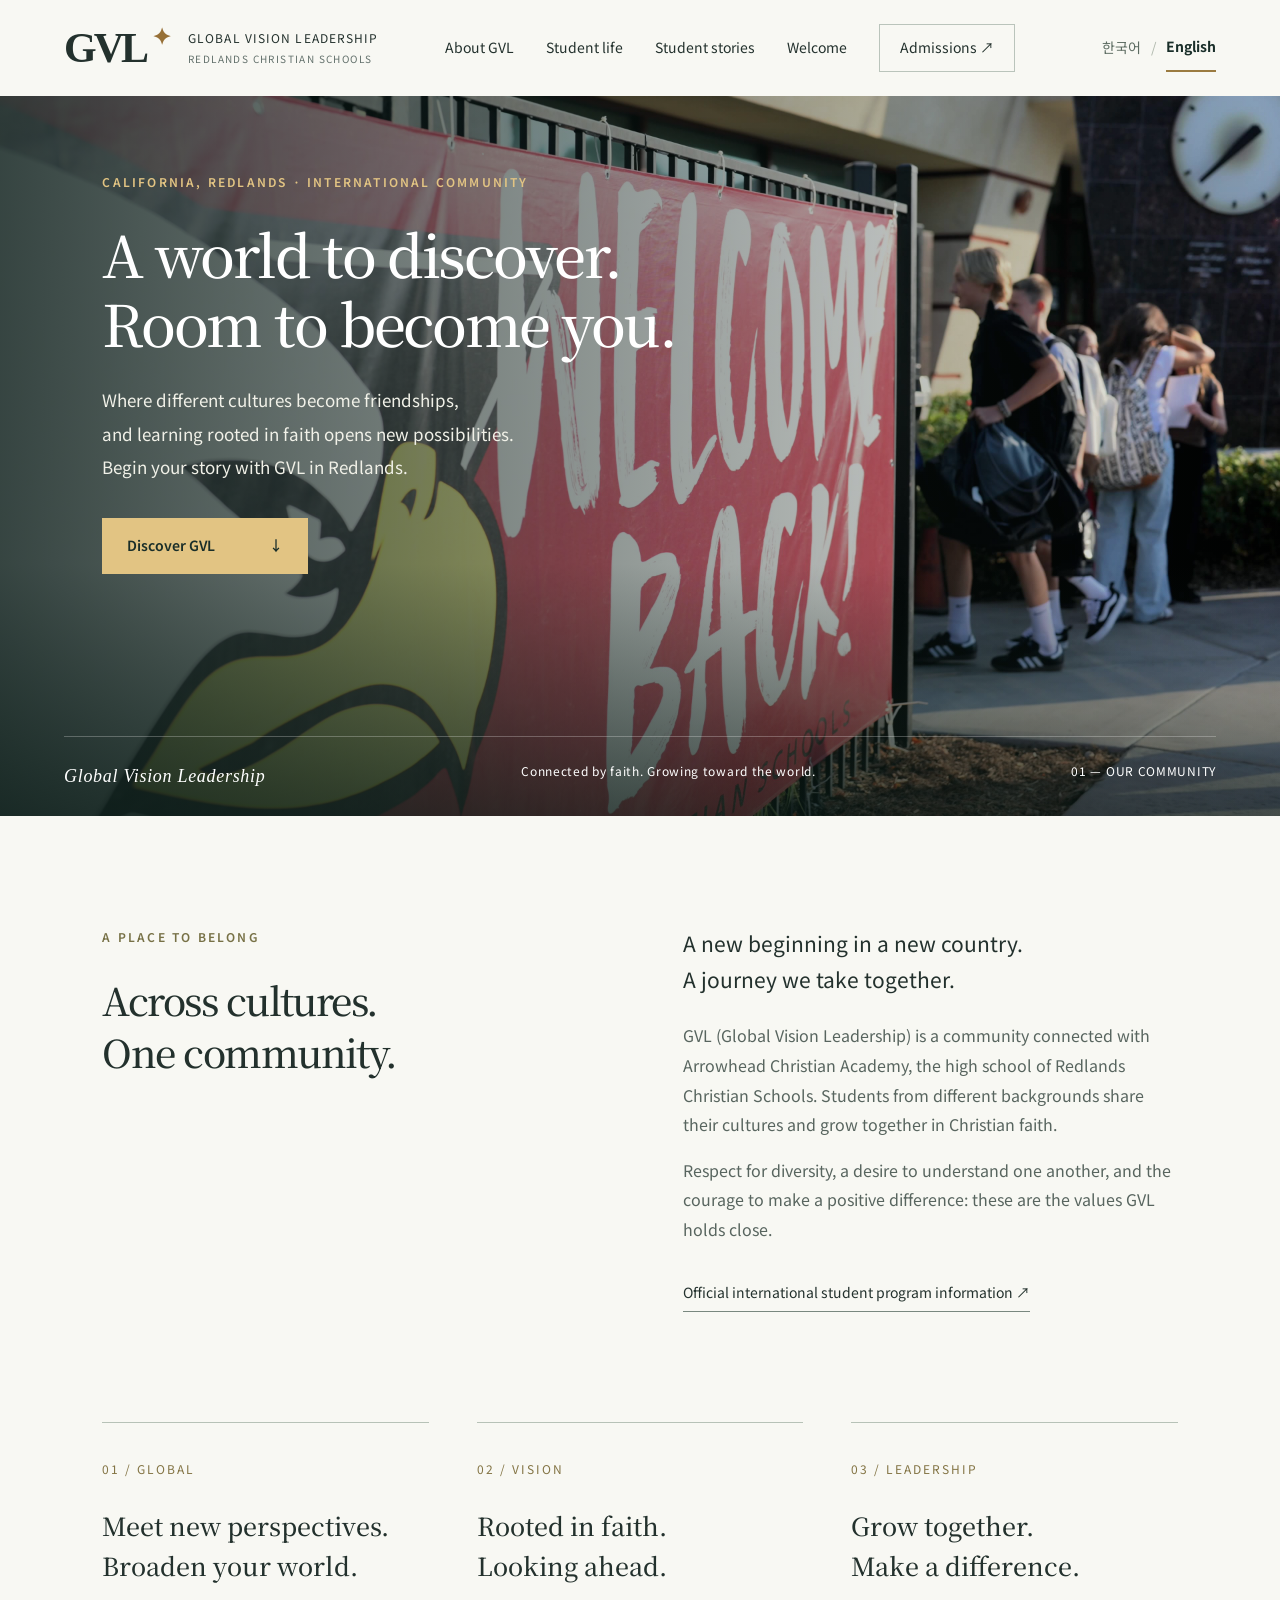
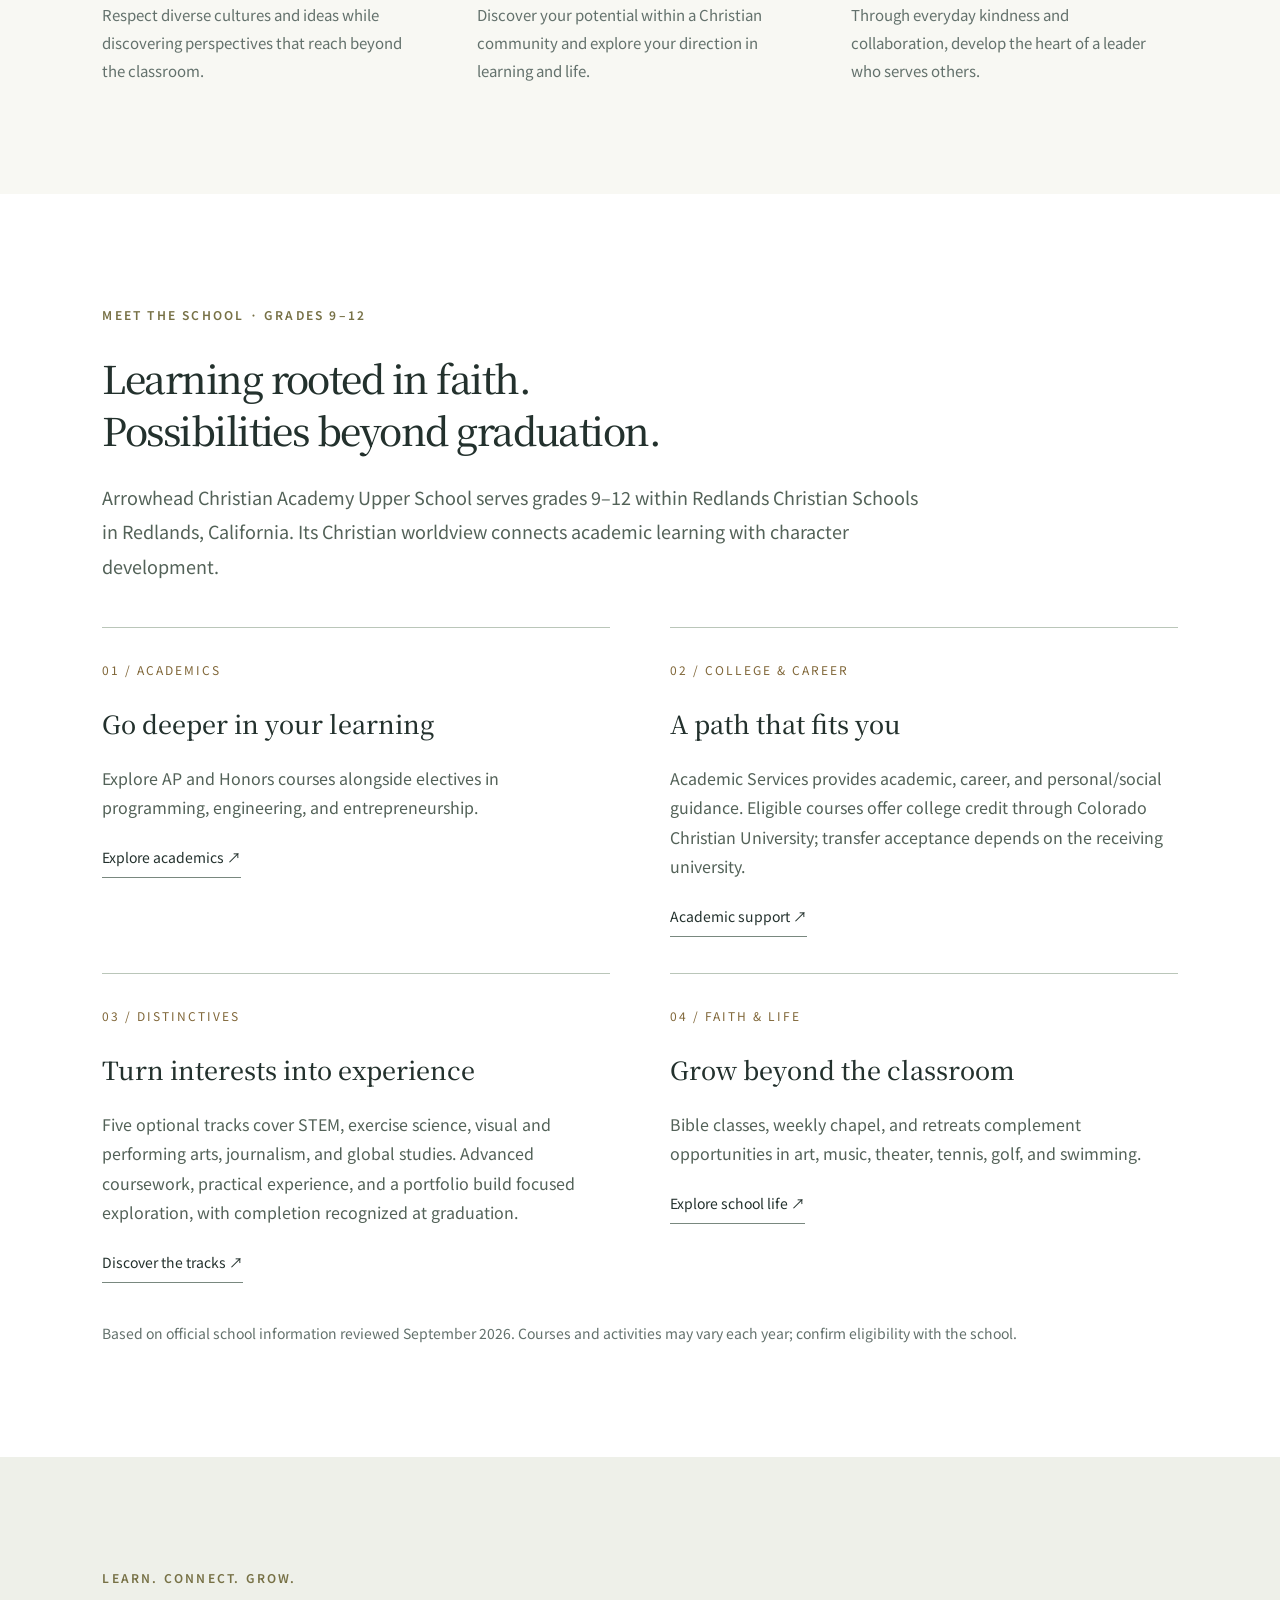
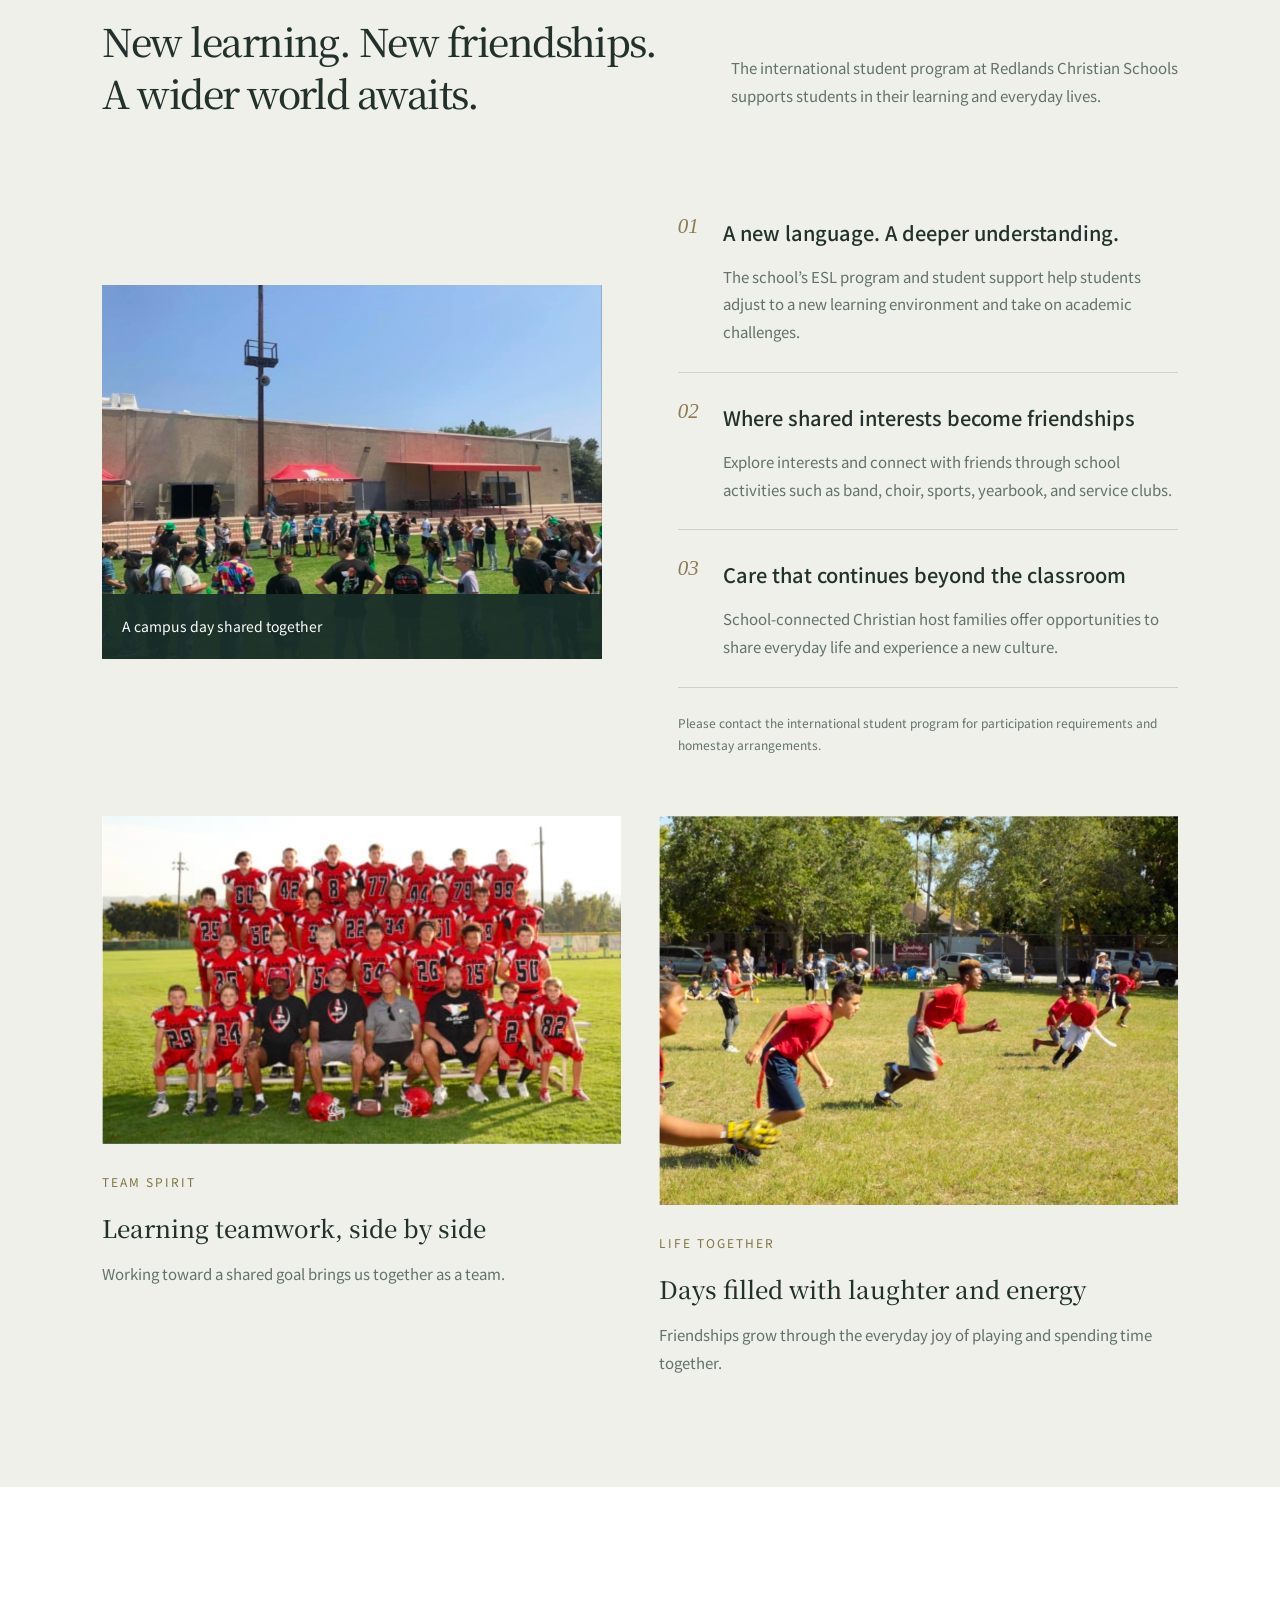
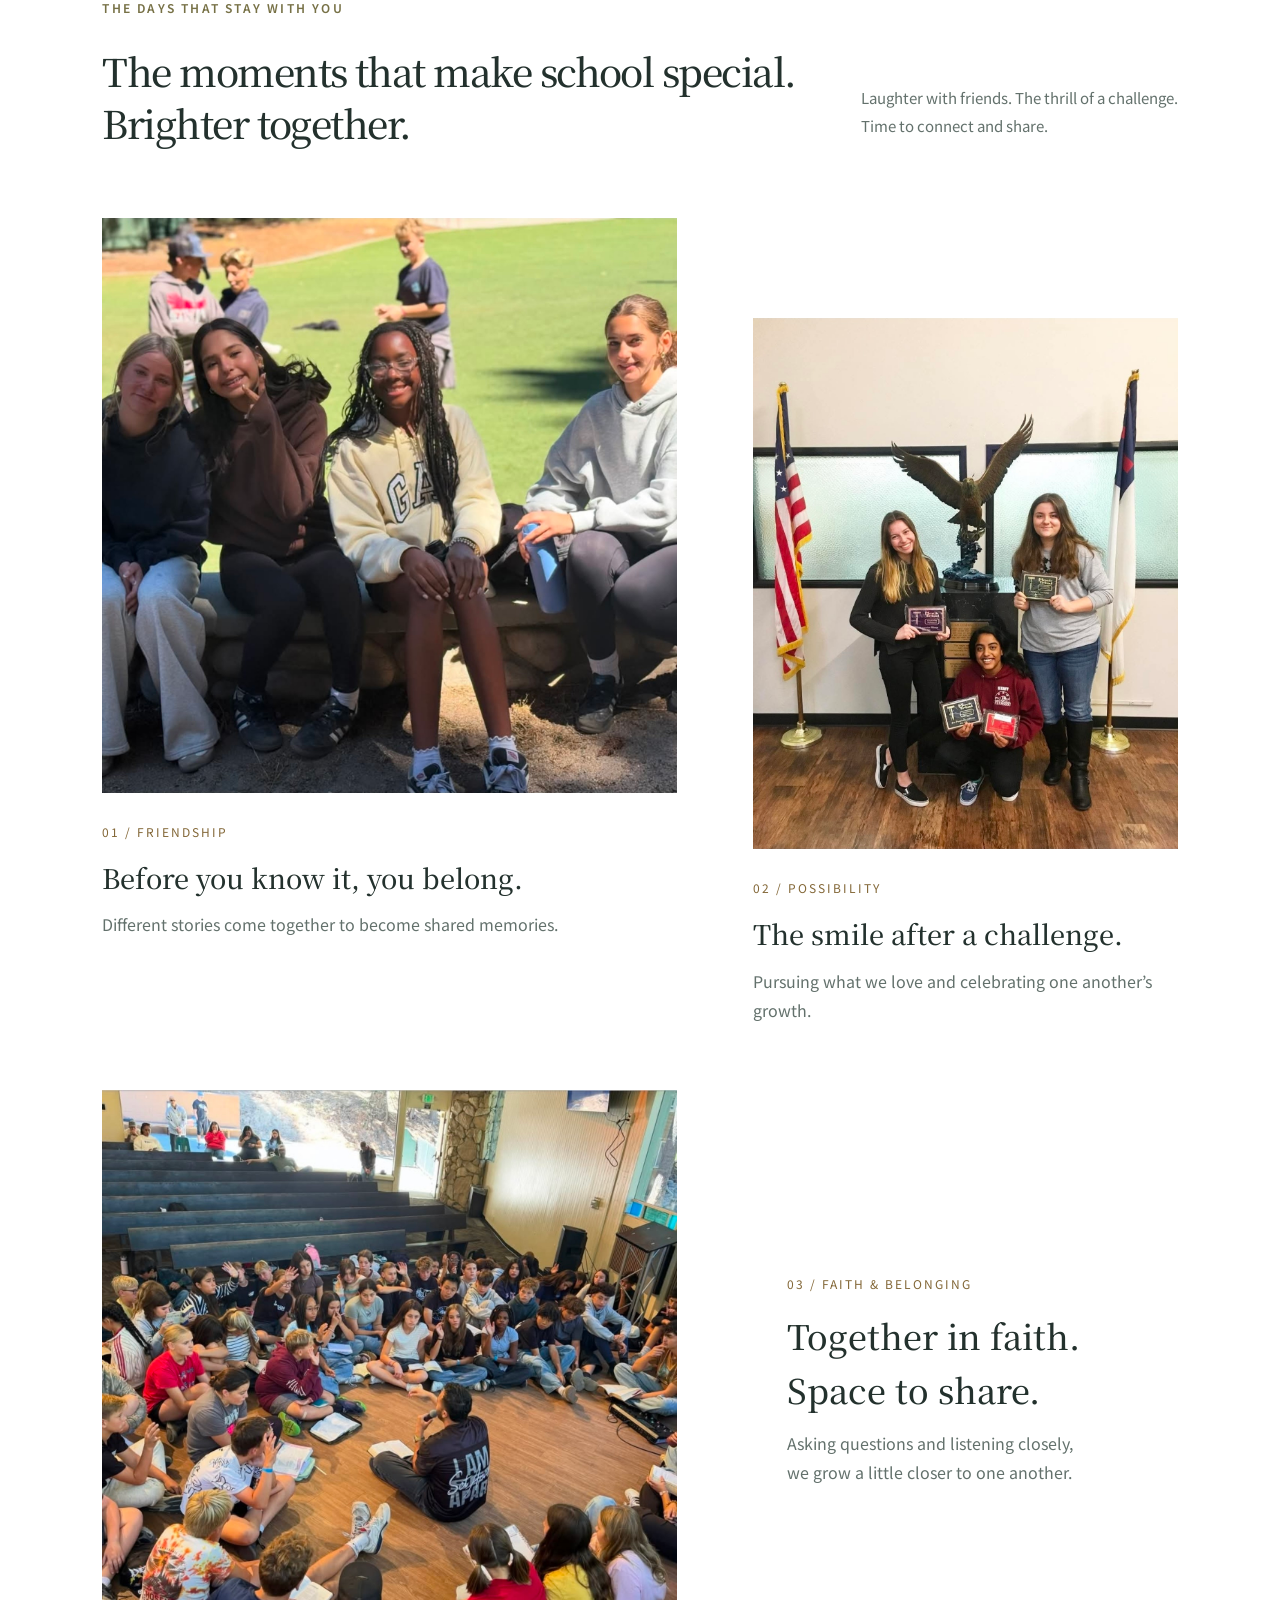
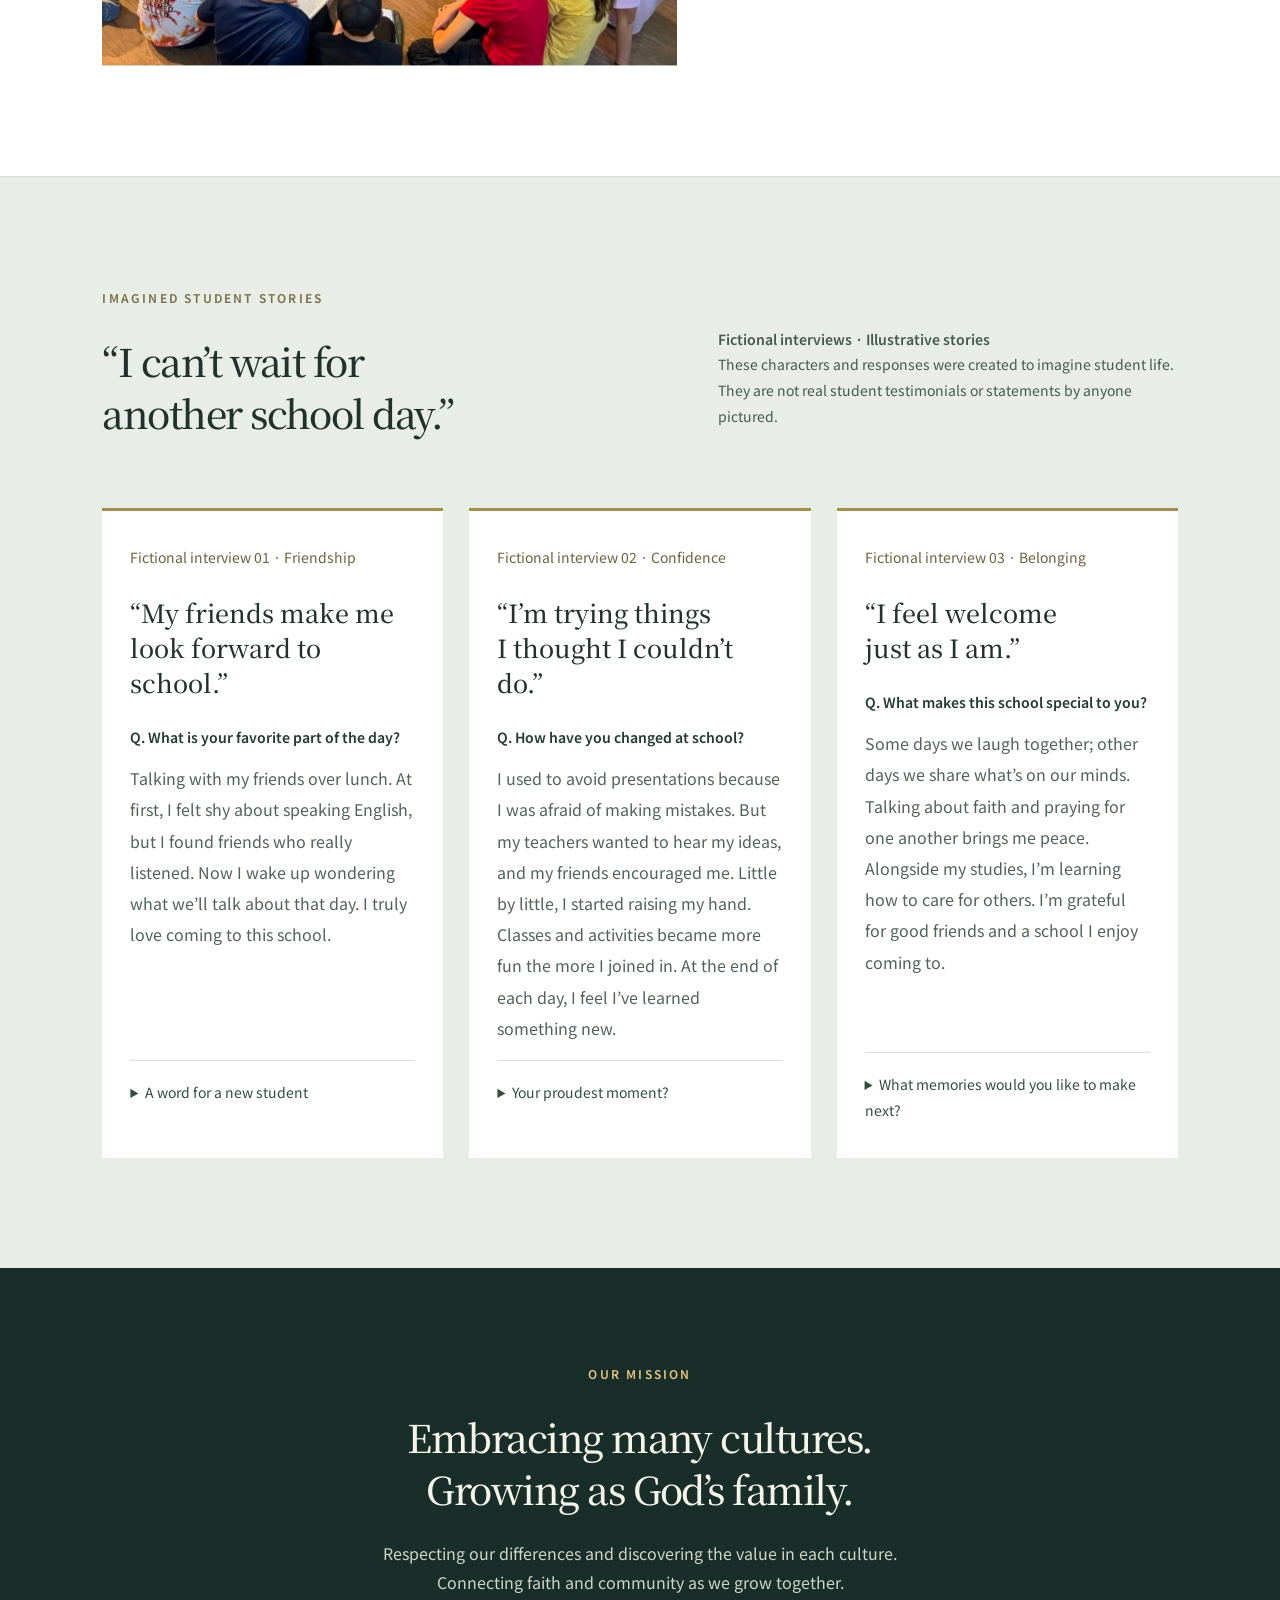
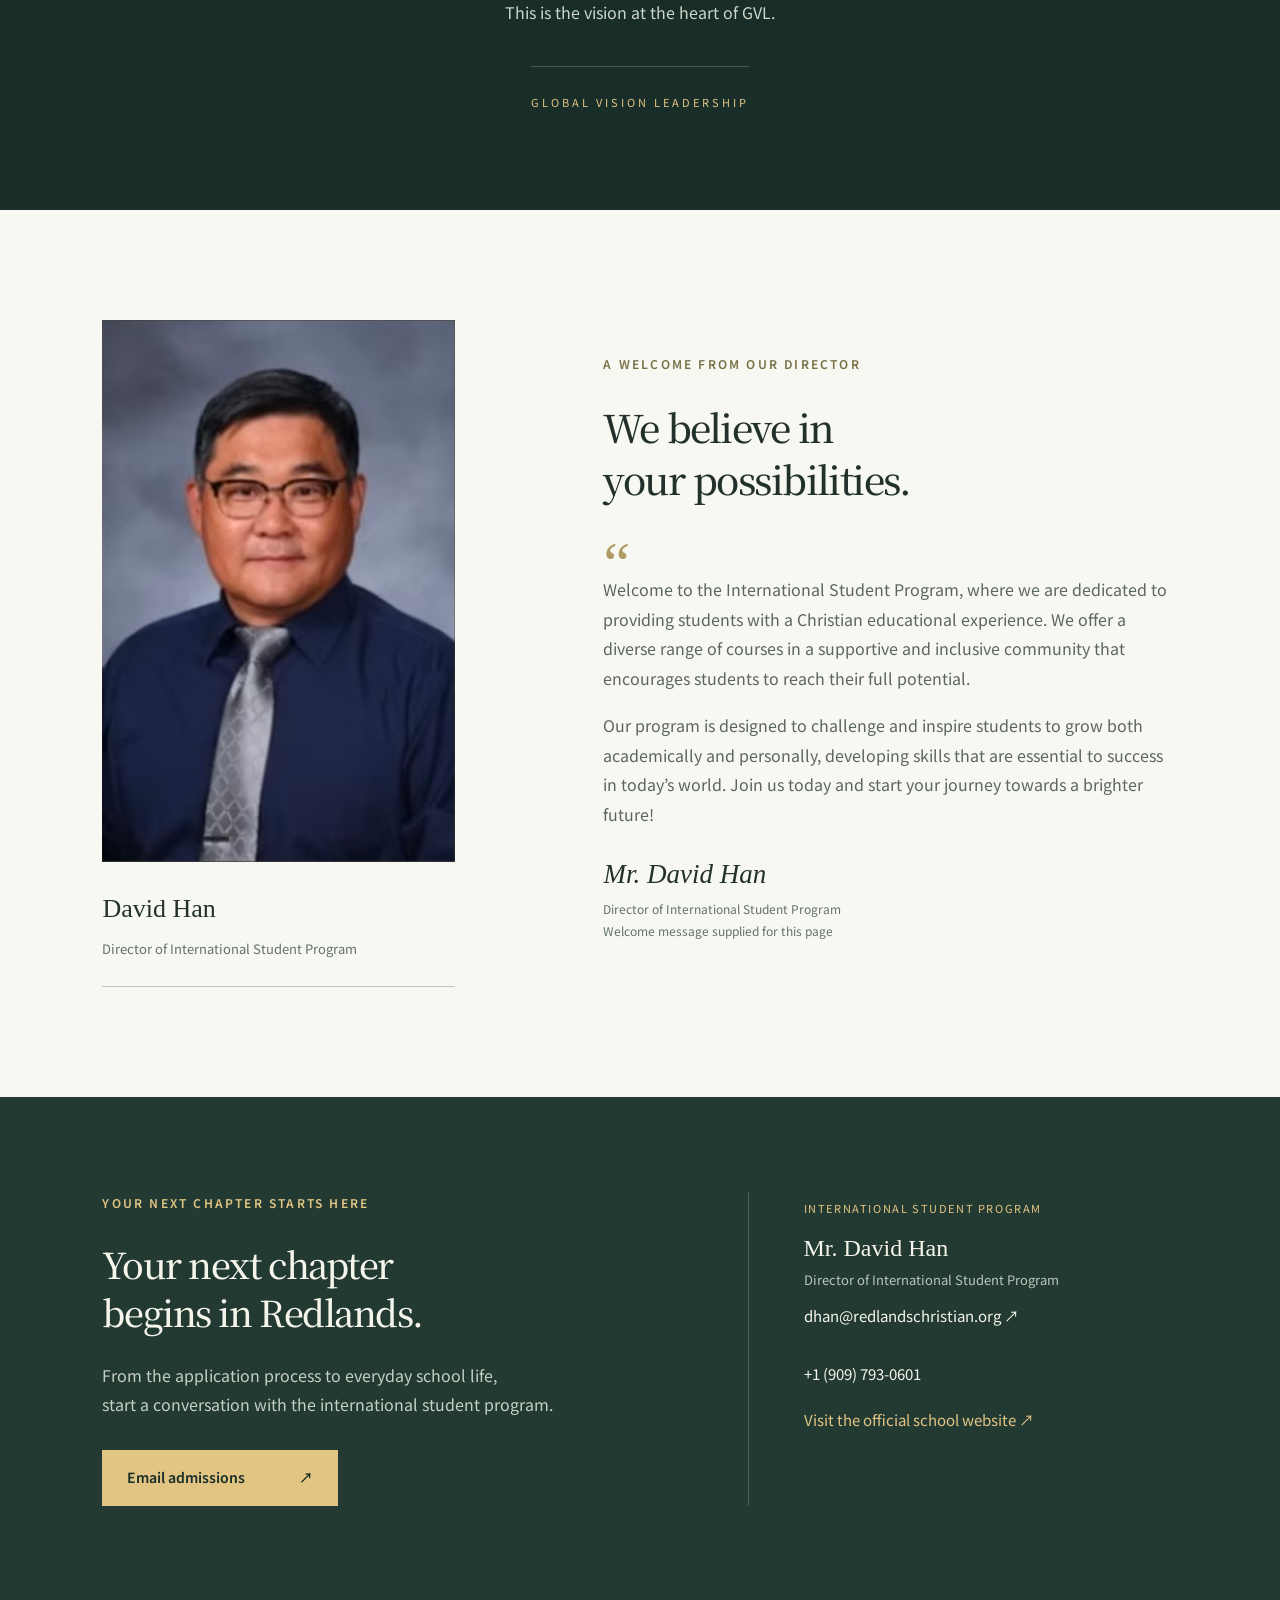
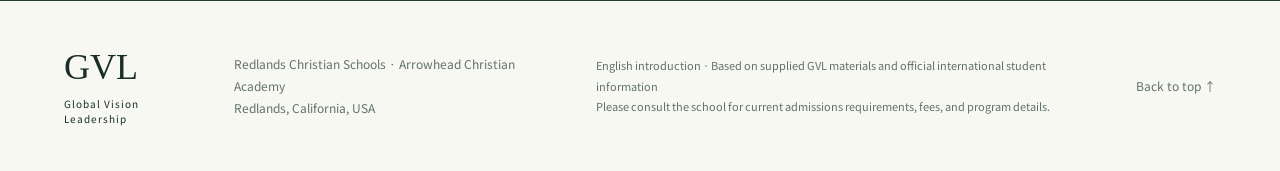
==== commit 6b9b31c2: "Expand bilingual ACA school profile with official academic and student-life sources" ====
--- a/en.html
+++ b/en.html
@@ -1,9 +1,10 @@
 <!doctype html>
-<html lang="en"><head><meta charset="utf-8"><meta name="viewport" content="width=device-width,initial-scale=1"><meta name="theme-color" content="#192e29"><meta name="description" content="Discover Global Vision Leadership at Redlands Christian Schools: an international community connected through faith, culture, and learning."><title>GVL — A World of Learning, A Place to Belong</title><link rel="stylesheet" href="style.css"><link rel="preconnect" href="https://fonts.googleapis.com"><link rel="preconnect" href="https://fonts.gstatic.com" crossorigin><link href="https://fonts.googleapis.com/css2?family=Noto+Sans+KR:wght@400;500;600;700&family=Noto+Serif+KR:wght@400;500;600&display=swap" rel="stylesheet"></head>
+<html lang="en"><head><meta charset="utf-8"><meta name="viewport" content="width=device-width,initial-scale=1"><meta name="theme-color" content="#192e29"><meta name="description" content="Discover Global Vision Leadership at Redlands Christian Schools: an international community connected through faith, culture, and learning."><title>GVL — A World of Learning, A Place to Belong</title><link rel="stylesheet" href="style.css"><link rel="preconnect" href="https://fonts.googleapis.com"><link rel="preconnect" href="https://fonts.gstatic.com" crossorigin><link href="https://fonts.googleapis.com/css2?family=Noto+Sans+KR:wght@400;500;600;700&family=Noto+Serif+KR:wght@400;500;600&display=swap" rel="stylesheet"><style>.school-profile{background:#fff}.school-lead{max-width:820px;font-size:18px;line-height:1.9;color:#536258}.school-grid{display:grid;grid-template-columns:repeat(2,minmax(0,1fr));gap:36px 60px;margin-top:44px}.school-grid article{border-top:1px solid #bac6b9;padding-top:26px}.school-grid article>span{font-size:12px;letter-spacing:2px;color:#806739}.school-grid h3{font-family:'Noto Serif KR',serif;font-size:25px;font-weight:500;margin:17px 0}.school-grid p{font-size:16px;color:#536258}.school-source{font-size:14px;color:#63716c;margin:38px 0 0}.school-profile .text-link{margin-top:0}@media(max-width:620px){.school-grid{grid-template-columns:1fr;gap:28px}.school-lead{font-size:16px}.school-grid h3{font-size:23px}}</style></head>
 <body><a class="skip" href="#main">Skip to content</a><header><a class="brand" href="#" aria-label="GVL home"><b>GVL<span>✦</span></b><span>GLOBAL VISION LEADERSHIP<br><small>REDLANDS CHRISTIAN SCHOOLS</small></span></a><nav aria-label="Main navigation"><a href="#about">About GVL</a><a href="#life">Student life</a><a href="#stories">Student stories</a><a href="#welcome">Welcome</a><a class="nav-cta" href="#contact">Admissions ↗</a></nav><div class="language-switch" aria-label="Language"><a href="index.html" lang="ko" >한국어</a><span>/</span><a href="en.html" lang="en" aria-current="page">English</a></div><button class="menu" aria-label="Open menu" aria-expanded="false">☰</button></header>
 <main id="main"><section class="hero"><div class="hero-image" role="img" aria-label="Student life at Redlands Christian Schools"></div><div class="hero-shade"></div><div class="hero-content"><p class="eyebrow light">CALIFORNIA, REDLANDS · INTERNATIONAL COMMUNITY</p><h1>A world to discover.<br>Room to become you.</h1><p class="hero-copy">Where different cultures become friendships,<br>and learning rooted in faith opens new possibilities.<br>Begin your story with GVL in Redlands.</p><a class="button gold" href="#about">Discover GVL <span>↓</span></a></div><div class="hero-bottom"><span>Global Vision Leadership</span><span>Connected by faith. Growing toward the world.</span><span>01 — OUR COMMUNITY</span></div></section>
 <section id="about" class="intro section"><div><p class="eyebrow">A PLACE TO BELONG</p><h2>Across cultures.<br>One community.</h2></div><div class="intro-text"><p class="lead">A new beginning in a new country.<br>A journey we take together.</p><p>GVL (Global Vision Leadership) is a community connected with Arrowhead Christian Academy, the high school of Redlands Christian Schools. Students from different backgrounds share their cultures and grow together in Christian faith.</p><p>Respect for diversity, a desire to understand one another, and the courage to make a positive difference: these are the values GVL holds close.</p><a class="text-link" href="https://www.redlandschristian.org/international" target="_blank" rel="noopener">Official international student program information ↗</a></div></section>
 <section class="values"><div class="value"><span class="number">01 / GLOBAL</span><h3>Meet new perspectives.<br>Broaden your world.</h3><p>Respect diverse cultures and ideas while discovering perspectives that reach beyond the classroom.</p></div><div class="value"><span class="number">02 / VISION</span><h3>Rooted in faith.<br>Looking ahead.</h3><p>Discover your potential within a Christian community and explore your direction in learning and life.</p></div><div class="value"><span class="number">03 / LEADERSHIP</span><h3>Grow together.<br>Make a difference.</h3><p>Through everyday kindness and collaboration, develop the heart of a leader who serves others.</p></div></section>
+<section id="school" class="section school-profile" aria-labelledby="school-title"><p class="eyebrow">MEET THE SCHOOL · GRADES 9–12</p><h2 id="school-title">Learning rooted in faith.<br>Possibilities beyond graduation.</h2><p class="school-lead">Arrowhead Christian Academy Upper School serves grades 9–12 within Redlands Christian Schools in Redlands, California. Its Christian worldview connects academic learning with character development.</p><div class="school-grid"><article><span>01 / ACADEMICS</span><h3>Go deeper in your learning</h3><p>Explore AP and Honors courses alongside electives in programming, engineering, and entrepreneurship.</p><a class="text-link" href="https://www.redlandschristian.org/aca-upper-school/upper-school-overview" target="_blank" rel="noopener">Explore academics ↗</a></article><article><span>02 / COLLEGE &amp; CAREER</span><h3>A path that fits you</h3><p>Academic Services provides academic, career, and personal/social guidance. Eligible courses offer college credit through Colorado Christian University; transfer acceptance depends on the receiving university.</p><a class="text-link" href="https://www.redlandschristian.org/aca-upper-school/academic-services" target="_blank" rel="noopener">Academic support ↗</a></article><article><span>03 / DISTINCTIVES</span><h3>Turn interests into experience</h3><p>Five optional tracks cover STEM, exercise science, visual and performing arts, journalism, and global studies. Advanced coursework, practical experience, and a portfolio build focused exploration, with completion recognized at graduation.</p><a class="text-link" href="https://www.redlandschristian.org/aca-upper-school/aca-distinctives" target="_blank" rel="noopener">Discover the tracks ↗</a></article><article><span>04 / FAITH &amp; LIFE</span><h3>Grow beyond the classroom</h3><p>Bible classes, weekly chapel, and retreats complement opportunities in art, music, theater, tennis, golf, and swimming.</p><a class="text-link" href="https://www.redlandschristian.org/aca-upper-school/upper-school-overview" target="_blank" rel="noopener">Explore school life ↗</a></article></div><p class="school-source">Based on official school information reviewed September 2026. Courses and activities may vary each year; confirm eligibility with the school.</p></section>
 <section id="life" class="section life"><div class="section-top"><div><p class="eyebrow">LEARN. CONNECT. GROW.</p><h2>New learning. New friendships.<br>A wider world awaits.</h2></div><p>The international student program at Redlands Christian Schools<br>supports students in their learning and everyday lives.</p></div><div class="life-layout"><figure class="life-photo"><img src="assets/campus-community.jpg" alt="Students gathered on the campus lawn" loading="lazy"><figcaption class="photo-caption">A campus day shared together</figcaption></figure><div class="life-list"><article><span>01</span><div><h3>A new language. A deeper understanding.</h3><p>The school’s ESL program and student support help students adjust to a new learning environment and take on academic challenges.</p></div></article><article><span>02</span><div><h3>Where shared interests become friendships</h3><p>Explore interests and connect with friends through school activities such as band, choir, sports, yearbook, and service clubs.</p></div></article><article><span>03</span><div><h3>Care that continues beyond the classroom</h3><p>School-connected Christian host families offer opportunities to share everyday life and experience a new culture.</p></div></article><p class="fine">Please contact the international student program for participation requirements and homestay arrangements.</p></div></div><div class="student-gallery"><figure><a href="assets/football-team.jpg" target="_blank" aria-label="View the football team photo"><img src="assets/football-team.jpg" alt="Football players in red uniforms with their coaches" loading="lazy" width="1536" height="971"></a><figcaption><span>TEAM SPIRIT</span><h3>Learning teamwork, side by side</h3><p>Working toward a shared goal brings us together as a team.</p></figcaption></figure><figure><a href="assets/outdoor-activities.jpg" target="_blank" aria-label="View the outdoor activity photo"><img src="assets/outdoor-activities.jpg" alt="Students playing together on the lawn" loading="lazy" width="1536" height="1152"></a><figcaption><span>LIFE TOGETHER</span><h3>Days filled with laughter and energy</h3><p>Friendships grow through the everyday joy of playing and spending time together.</p></figcaption></figure></div></section>
 <section class="section moments" aria-labelledby="moments-title"><div class="section-top"><div><p class="eyebrow">THE DAYS THAT STAY WITH YOU</p><h2 id="moments-title">The moments that make school special.<br>Brighter together.</h2></div><p>Laughter with friends. The thrill of a challenge.<br>Time to connect and share.</p></div><div class="moments-grid"><figure class="moment-friends"><a href="assets/student-friendships.jpg" target="_blank" rel="noopener" aria-label="View the friendship photo"><img src="assets/student-friendships.jpg" alt="Students sitting together beside a sunny lawn" loading="lazy" width="1536" height="1536"></a><figcaption><span>01 / FRIENDSHIP</span><h3>Before you know it, you belong.</h3><p>Different stories come together to become shared memories.</p></figcaption></figure><figure class="moment-achieve"><a href="assets/student-achievements.jpg" target="_blank" rel="noopener" aria-label="View the student achievement photo"><img src="assets/student-achievements.jpg" alt="Three students holding awards in front of an eagle sculpture" loading="lazy" width="1229" height="1536"></a><figcaption><span>02 / POSSIBILITY</span><h3>The smile after a challenge.</h3><p>Pursuing what we love and celebrating one another’s growth.</p></figcaption></figure><figure class="moment-faith"><a href="assets/faith-community.jpeg" target="_blank" rel="noopener" aria-label="View the community gathering photo"><img src="assets/faith-community.jpeg" alt="Students and a leader seated in a circle with open books" loading="lazy" width="1532" height="1536"></a><figcaption><span>03 / FAITH &amp; BELONGING</span><h3>Together in faith.<br>Space to share.</h3><p>Asking questions and listening closely,<br>we grow a little closer to one another.</p></figcaption></figure></div></section>
 <section id="stories" class="section stories" aria-labelledby="stories-title"><div class="section-top"><div><p class="eyebrow">IMAGINED STUDENT STORIES</p><h2 id="stories-title">“I can’t wait for<br>another school day.”</h2></div><p class="fiction-note"><strong>Fictional interviews · Illustrative stories</strong><br>These characters and responses were created to imagine student life.<br>They are not real student testimonials or statements by anyone pictured.</p></div><div class="story-grid"><article class="story-card"><span class="story-label">Fictional interview 01 · Friendship</span><h3>“My friends make me<br>look forward to school.”</h3><p class="story-question">Q. What is your favorite part of the day?</p><p>Talking with my friends over lunch. At first, I felt shy about speaking English, but I found friends who really listened. Now I wake up wondering what we’ll talk about that day. I truly love coming to this school.</p><details><summary>A word for a new student</summary><p>You don’t have to speak perfectly from the start. Try a smile and a simple hello. That little hello was the beginning of a friendship for me!</p></details></article><article class="story-card"><span class="story-label">Fictional interview 02 · Confidence</span><h3>“I’m trying things<br>I thought I couldn’t do.”</h3><p class="story-question">Q. How have you changed at school?</p><p>I used to avoid presentations because I was afraid of making mistakes. But my teachers wanted to hear my ideas, and my friends encouraged me. Little by little, I started raising my hand. Classes and activities became more fun the more I joined in. At the end of each day, I feel I’ve learned something new.</p><details><summary>Your proudest moment?</summary><p>Laughing and chatting with my friends after a presentation. It wasn’t perfect, but I was so happy to have taken a step forward.</p></details></article><article class="story-card"><span class="story-label">Fictional interview 03 · Belonging</span><h3>“I feel welcome<br>just as I am.”</h3><p class="story-question">Q. What makes this school special to you?</p><p>Some days we laugh together; other days we share what’s on our minds. Talking about faith and praying for one another brings me peace. Alongside my studies, I’m learning how to care for others. I’m grateful for good friends and a school I enjoy coming to.</p><details><summary>What memories would you like to make next?</summary><p>I’d like to reach out to someone new and invite them to join us. I want another student to feel the same warmth that I felt.</p></details></article></div></section>
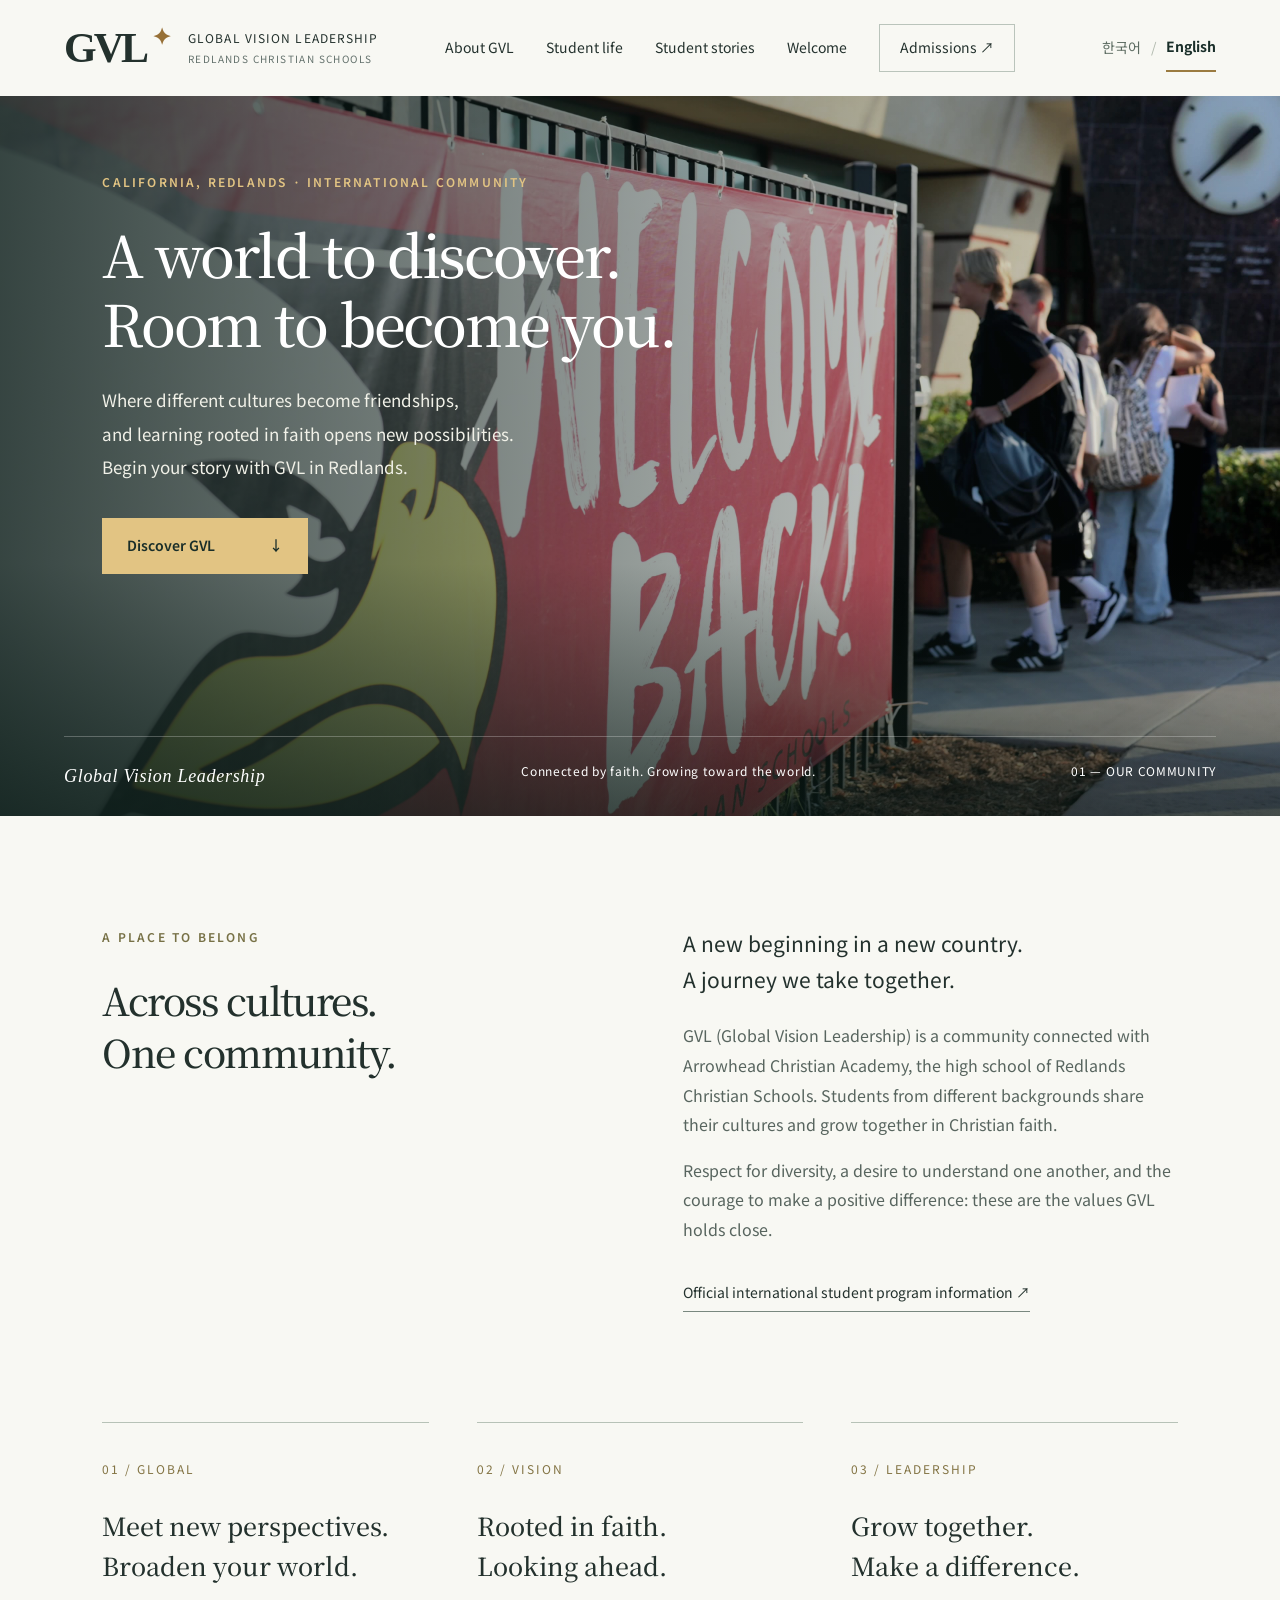
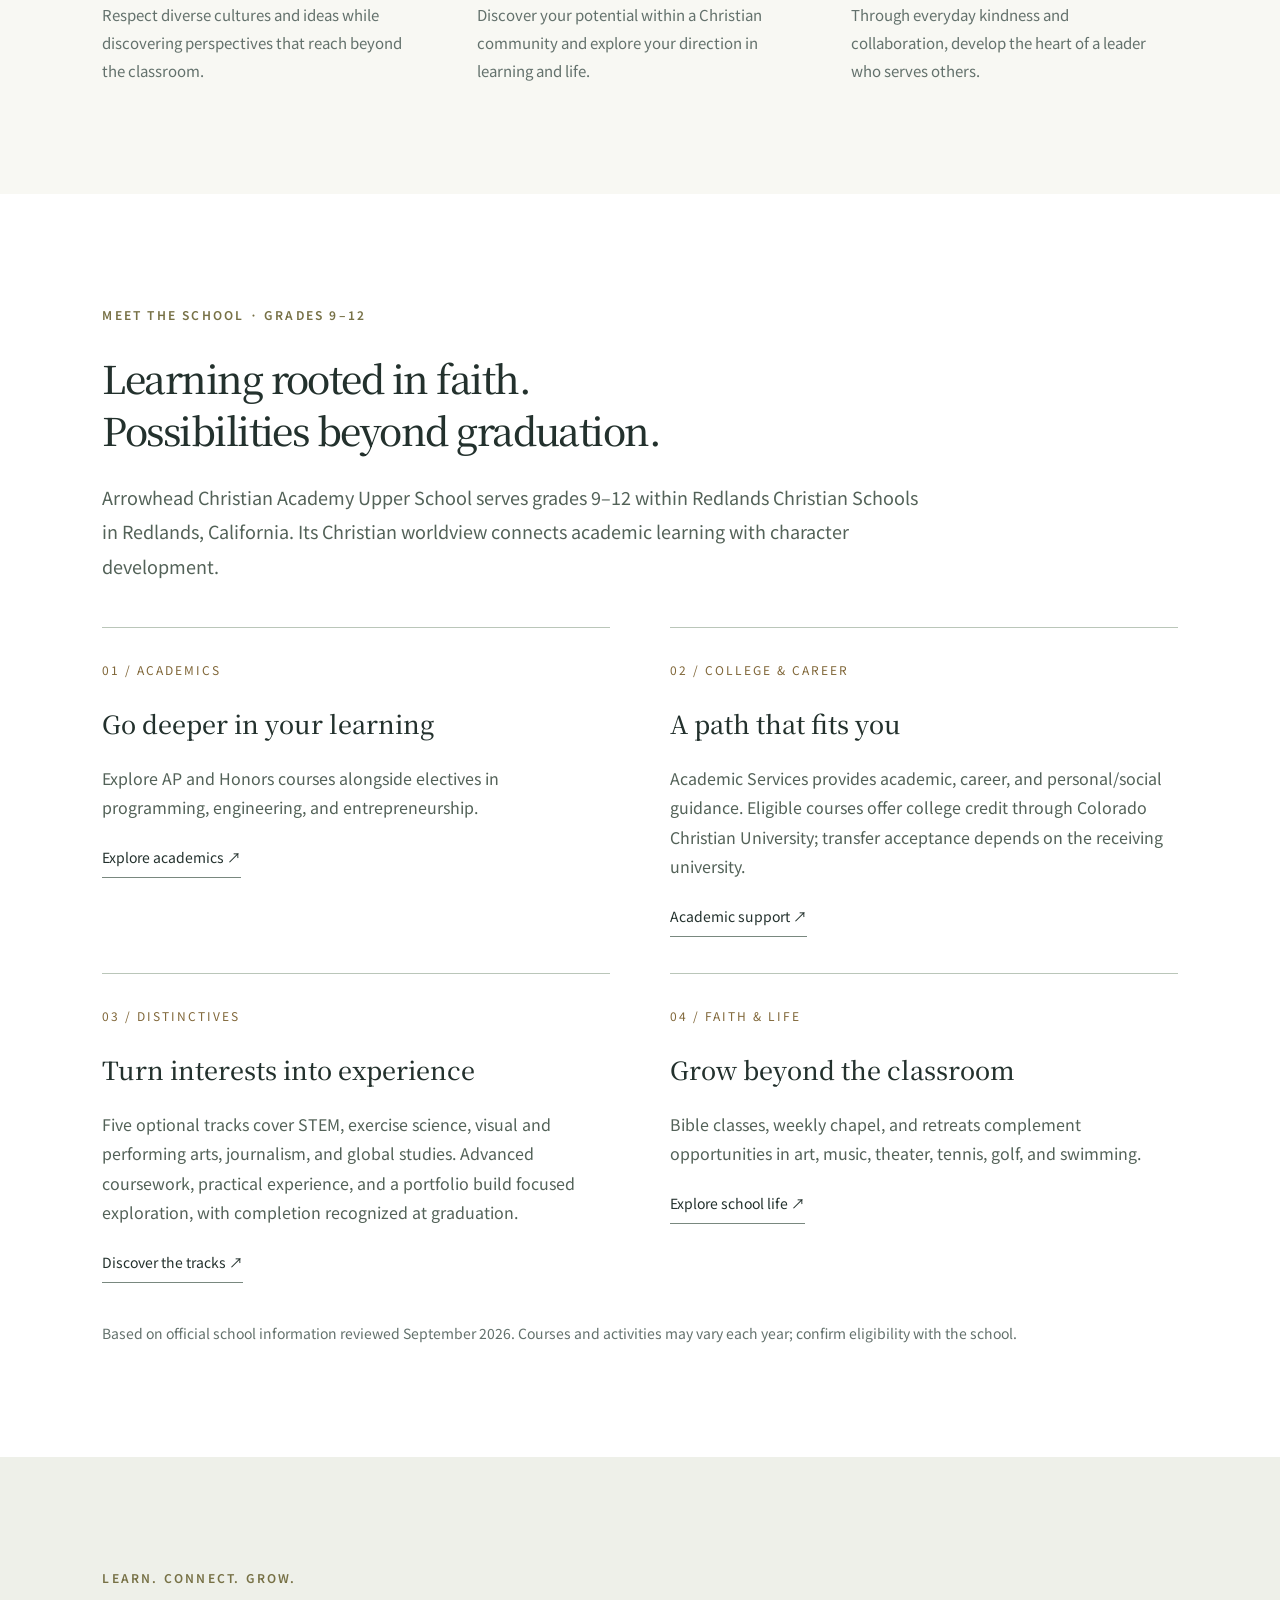
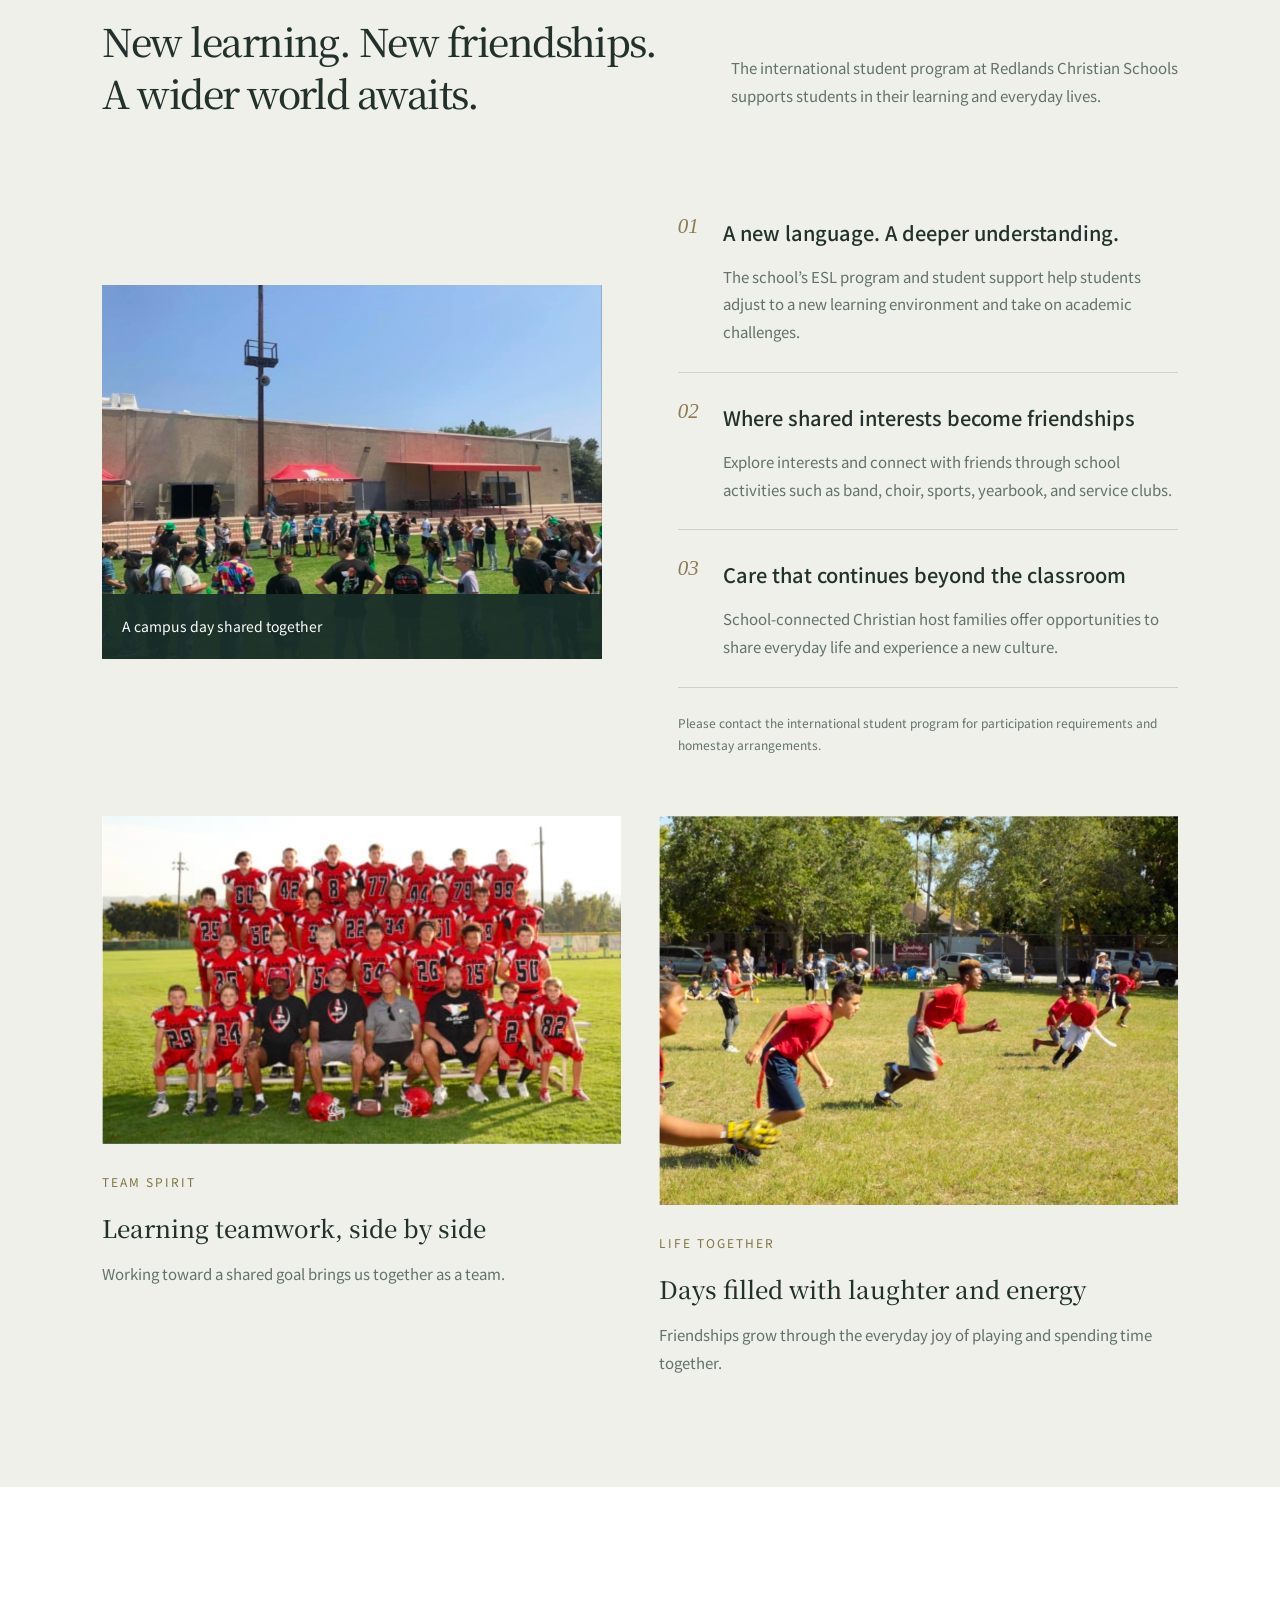
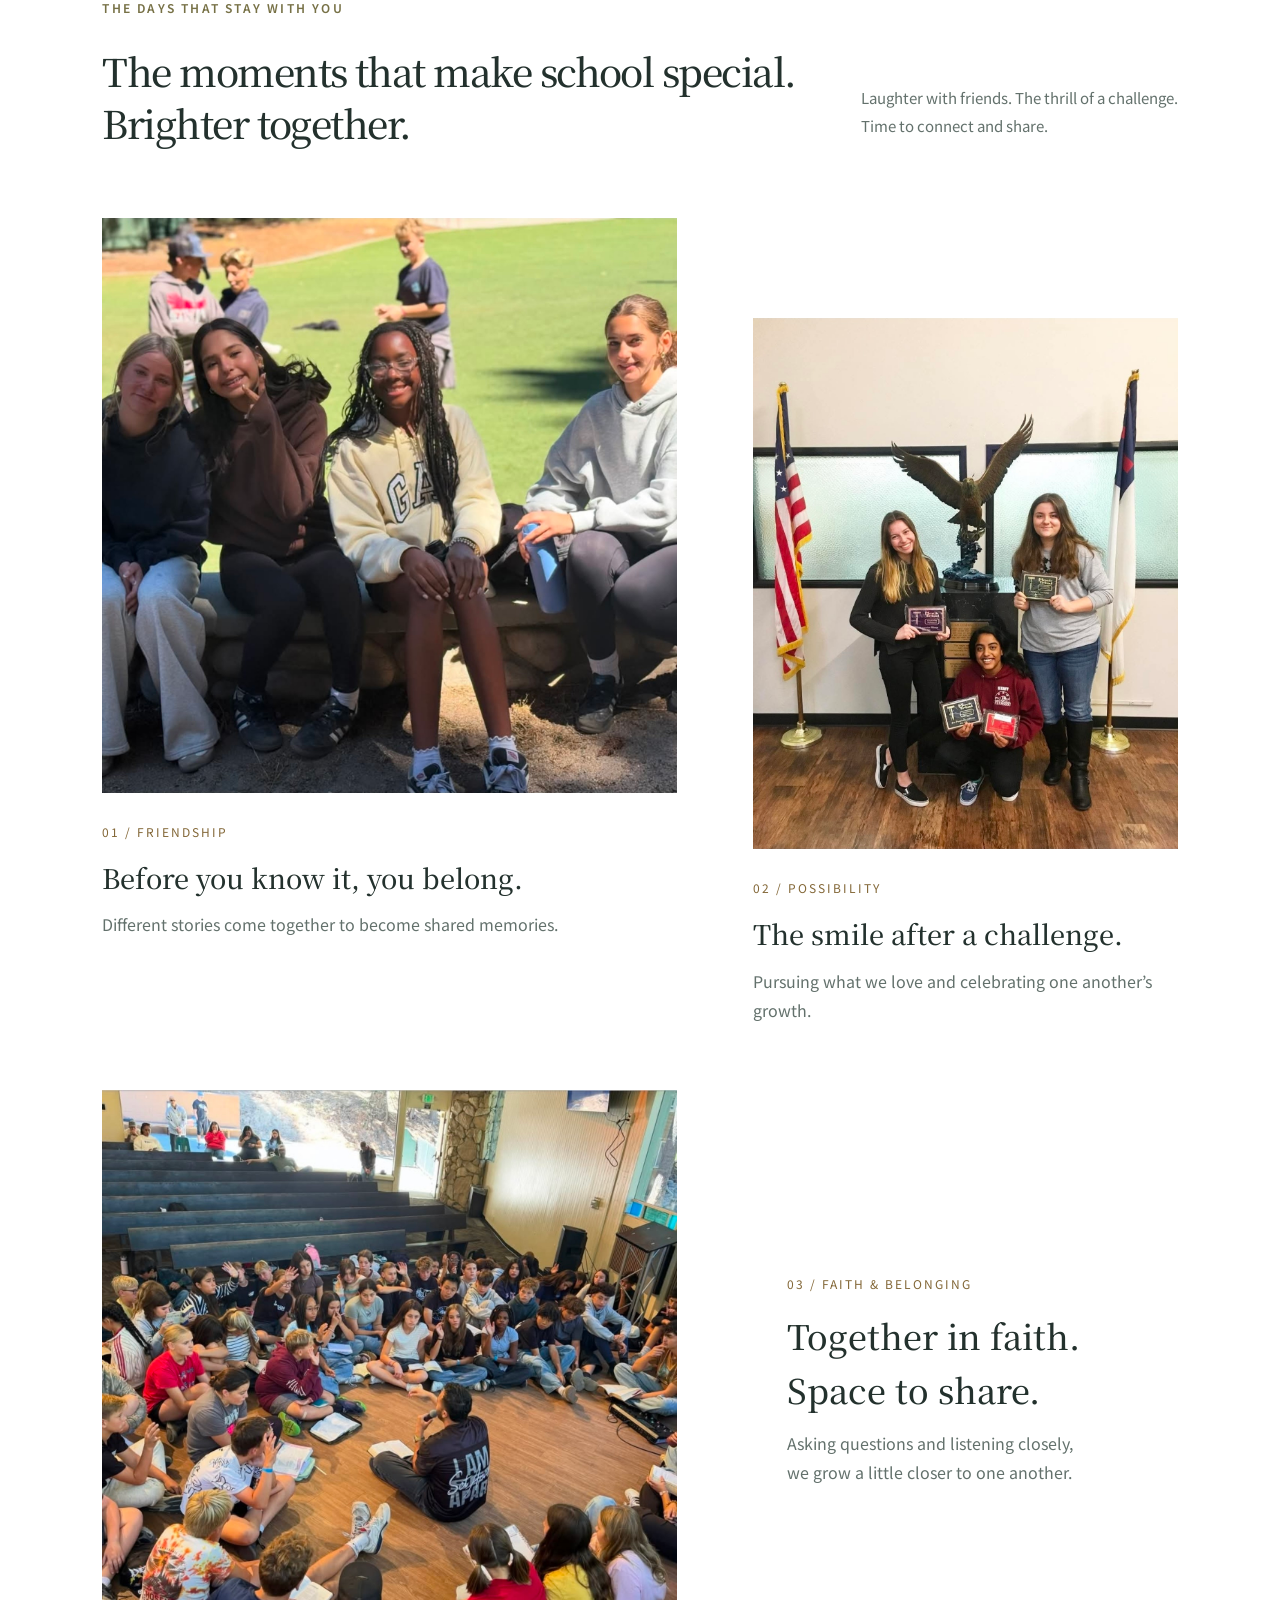
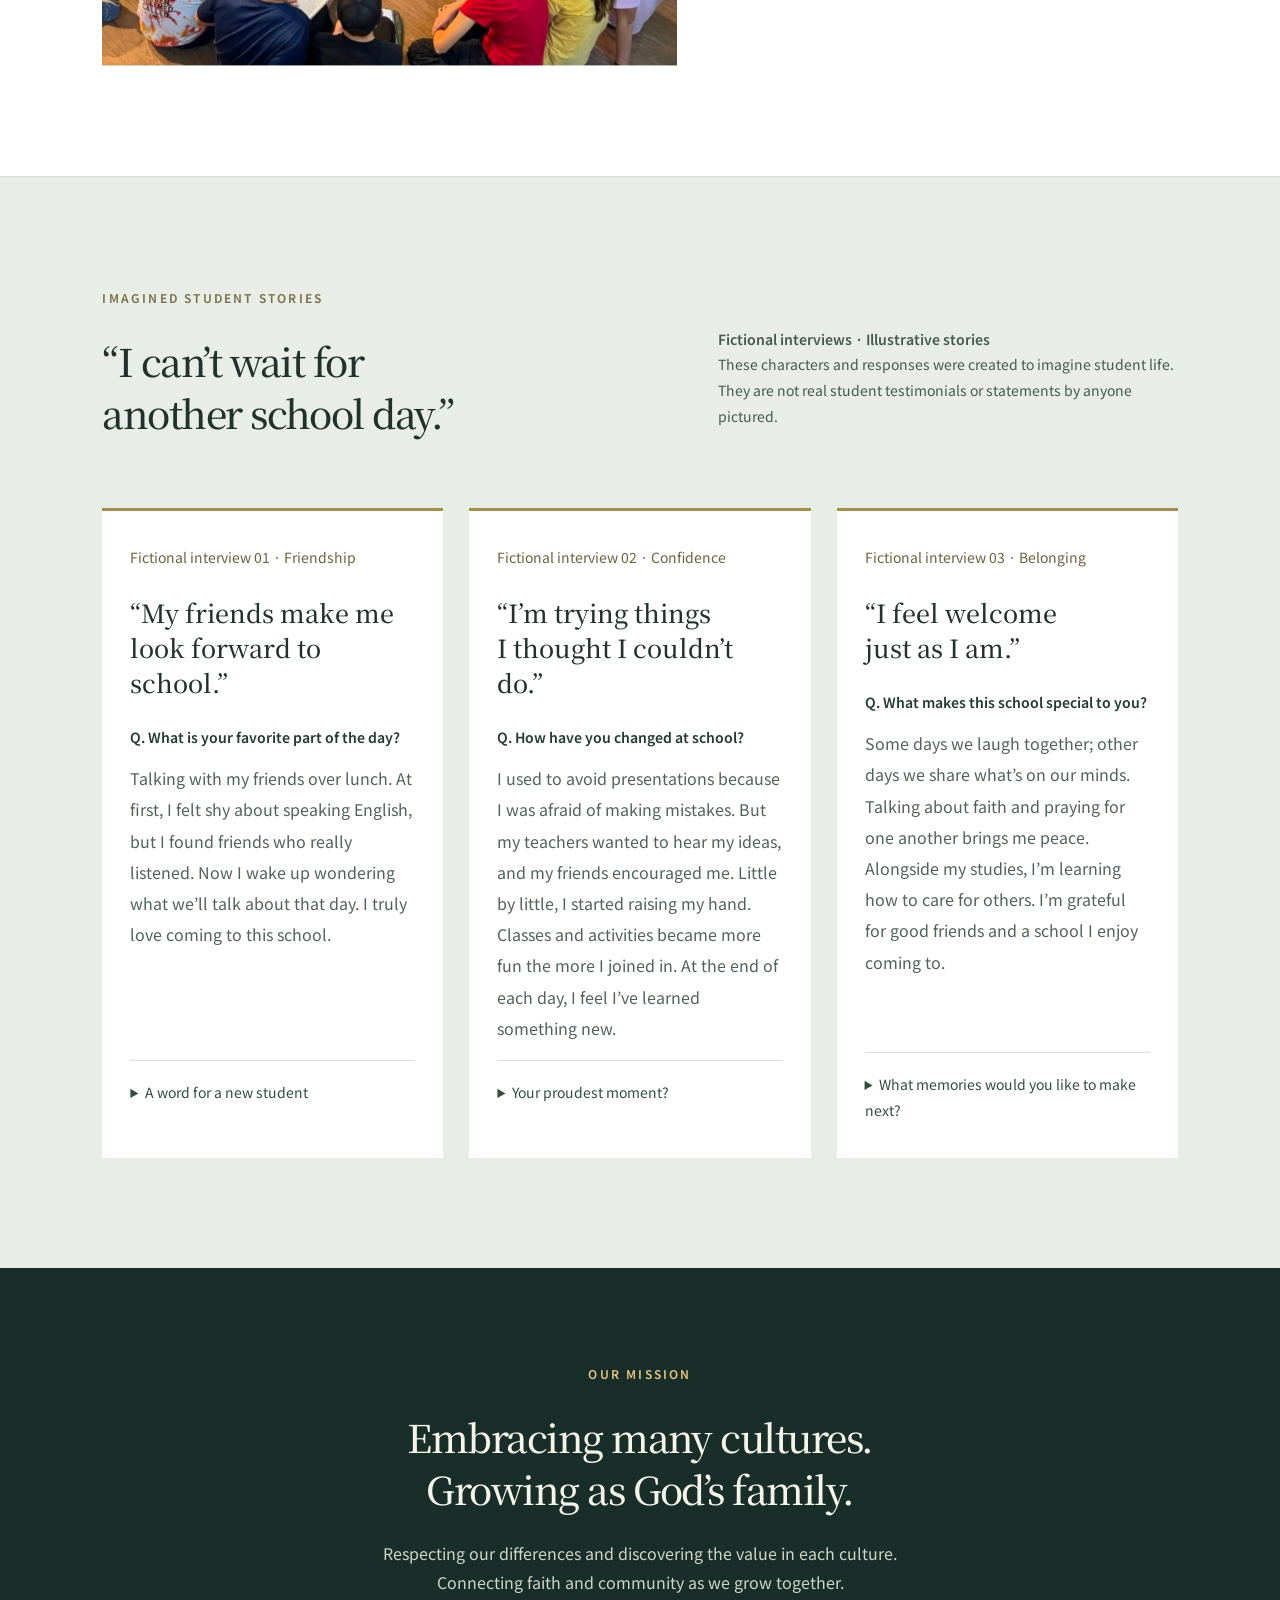
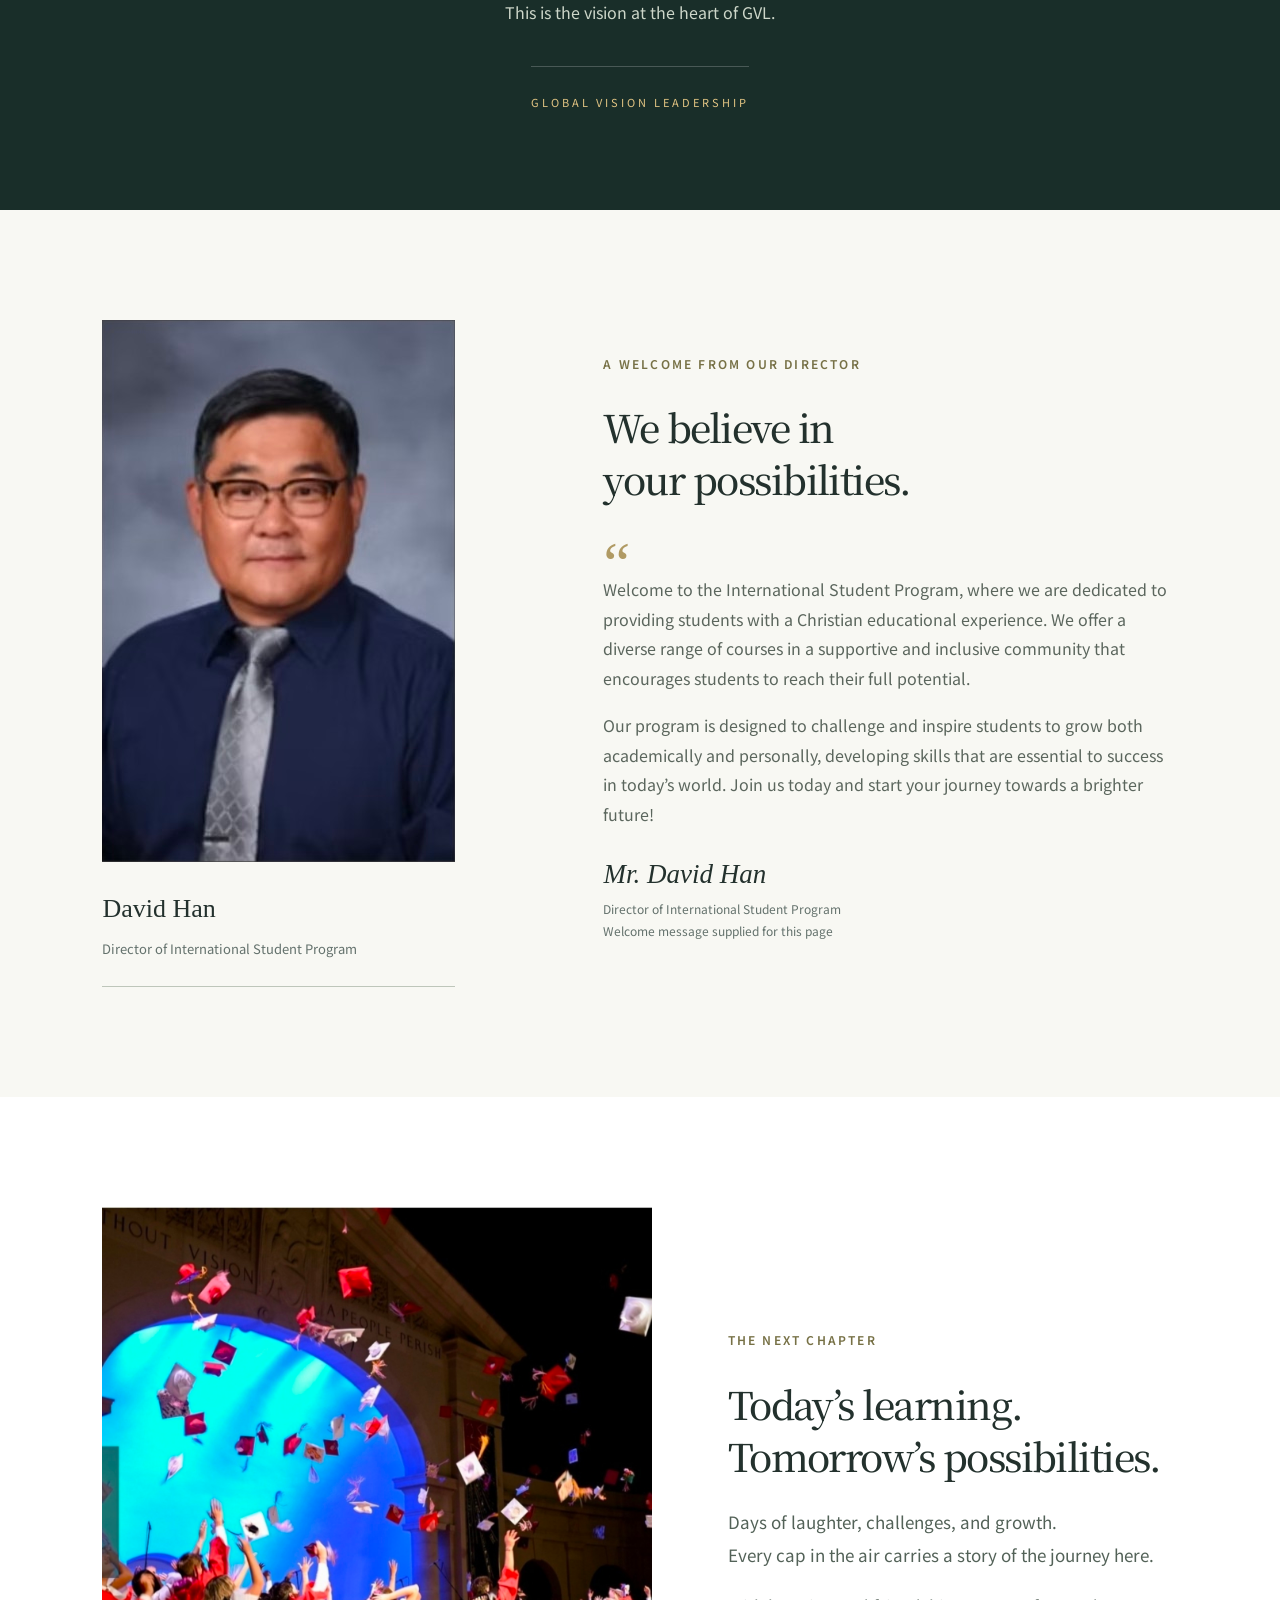
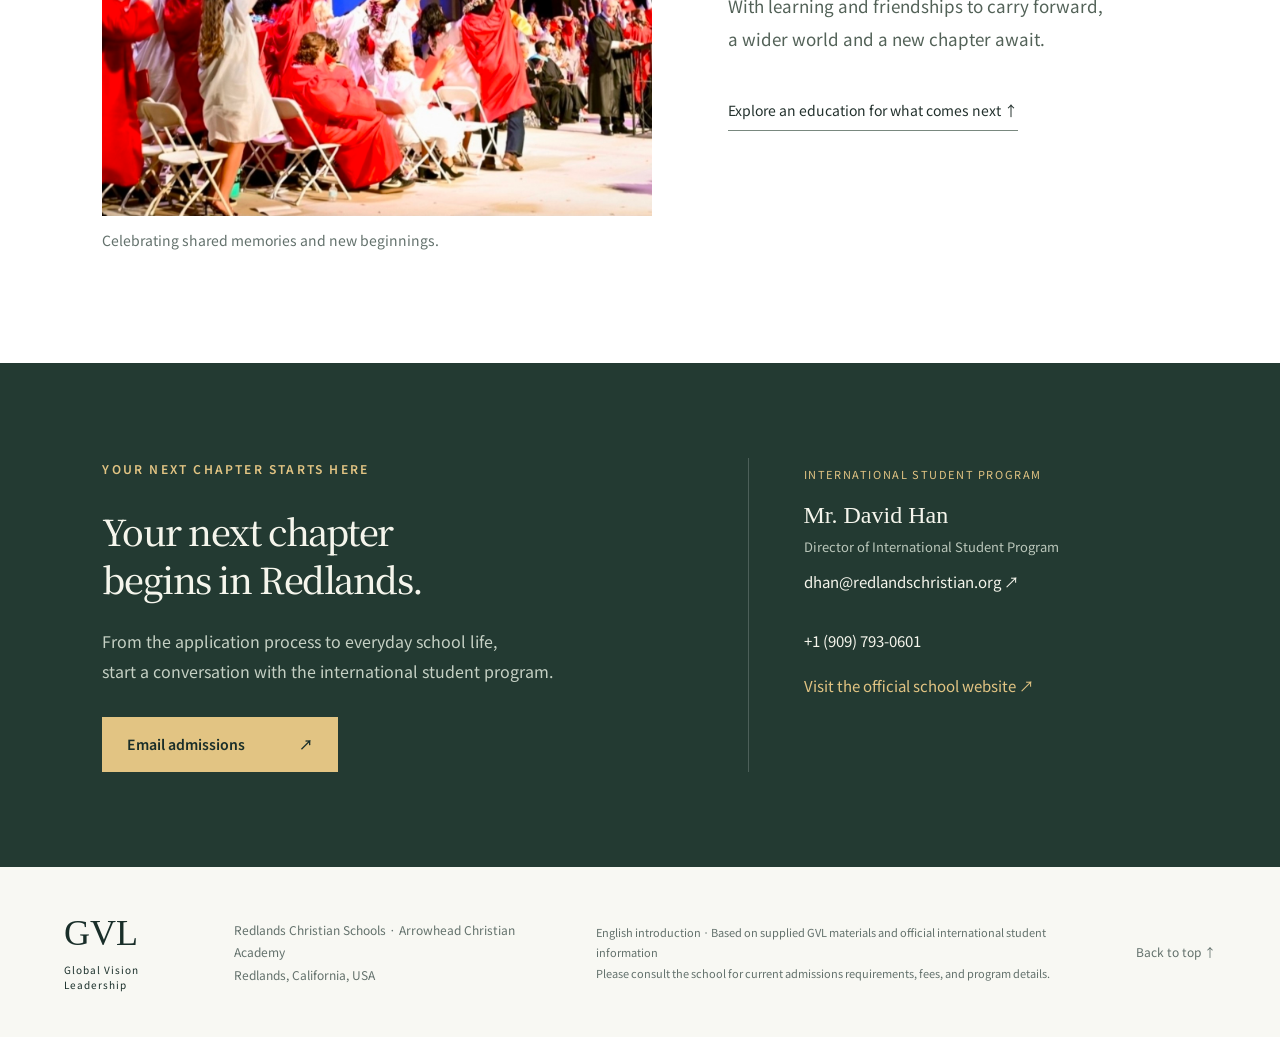
==== commit b1374057: "Add supplied graduation photograph and bilingual next-chapter section" ====
--- a/en.html
+++ b/en.html
@@ -1,5 +1,5 @@
 <!doctype html>
-<html lang="en"><head><meta charset="utf-8"><meta name="viewport" content="width=device-width,initial-scale=1"><meta name="theme-color" content="#192e29"><meta name="description" content="Discover Global Vision Leadership at Redlands Christian Schools: an international community connected through faith, culture, and learning."><title>GVL — A World of Learning, A Place to Belong</title><link rel="stylesheet" href="style.css"><link rel="preconnect" href="https://fonts.googleapis.com"><link rel="preconnect" href="https://fonts.gstatic.com" crossorigin><link href="https://fonts.googleapis.com/css2?family=Noto+Sans+KR:wght@400;500;600;700&family=Noto+Serif+KR:wght@400;500;600&display=swap" rel="stylesheet"><style>.school-profile{background:#fff}.school-lead{max-width:820px;font-size:18px;line-height:1.9;color:#536258}.school-grid{display:grid;grid-template-columns:repeat(2,minmax(0,1fr));gap:36px 60px;margin-top:44px}.school-grid article{border-top:1px solid #bac6b9;padding-top:26px}.school-grid article>span{font-size:12px;letter-spacing:2px;color:#806739}.school-grid h3{font-family:'Noto Serif KR',serif;font-size:25px;font-weight:500;margin:17px 0}.school-grid p{font-size:16px;color:#536258}.school-source{font-size:14px;color:#63716c;margin:38px 0 0}.school-profile .text-link{margin-top:0}@media(max-width:620px){.school-grid{grid-template-columns:1fr;gap:28px}.school-lead{font-size:16px}.school-grid h3{font-size:23px}}</style></head>
+<html lang="en"><head><meta charset="utf-8"><meta name="viewport" content="width=device-width,initial-scale=1"><meta name="theme-color" content="#192e29"><meta name="description" content="Discover Global Vision Leadership at Redlands Christian Schools: an international community connected through faith, culture, and learning."><title>GVL — A World of Learning, A Place to Belong</title><link rel="stylesheet" href="style.css"><link rel="preconnect" href="https://fonts.googleapis.com"><link rel="preconnect" href="https://fonts.gstatic.com" crossorigin><link href="https://fonts.googleapis.com/css2?family=Noto+Sans+KR:wght@400;500;600;700&family=Noto+Serif+KR:wght@400;500;600&display=swap" rel="stylesheet"><style>.school-profile{background:#fff}.school-lead{max-width:820px;font-size:18px;line-height:1.9;color:#536258}.school-grid{display:grid;grid-template-columns:repeat(2,minmax(0,1fr));gap:36px 60px;margin-top:44px}.school-grid article{border-top:1px solid #bac6b9;padding-top:26px}.school-grid article>span{font-size:12px;letter-spacing:2px;color:#806739}.school-grid h3{font-family:'Noto Serif KR',serif;font-size:25px;font-weight:500;margin:17px 0}.school-grid p{font-size:16px;color:#536258}.school-source{font-size:14px;color:#63716c;margin:38px 0 0}.school-profile .text-link{margin-top:0}@media(max-width:620px){.school-grid{grid-template-columns:1fr;gap:28px}.school-lead{font-size:16px}.school-grid h3{font-size:23px}}</style><style>.graduation{display:grid;grid-template-columns:1.1fr .9fr;align-items:center;gap:7%;background:#fff}.graduation figure{margin:0}.graduation img{display:block;width:100%;height:auto}.graduation figcaption{font-size:14px;color:#63716c;margin-top:12px}.graduation-copy>p:not(.eyebrow){color:#536258;font-size:17px;line-height:1.95}.graduation .text-link{margin-top:20px}@media(max-width:620px){.graduation{grid-template-columns:1fr;gap:32px}.graduation-copy>p:not(.eyebrow){font-size:16px}}</style></head>
 <body><a class="skip" href="#main">Skip to content</a><header><a class="brand" href="#" aria-label="GVL home"><b>GVL<span>✦</span></b><span>GLOBAL VISION LEADERSHIP<br><small>REDLANDS CHRISTIAN SCHOOLS</small></span></a><nav aria-label="Main navigation"><a href="#about">About GVL</a><a href="#life">Student life</a><a href="#stories">Student stories</a><a href="#welcome">Welcome</a><a class="nav-cta" href="#contact">Admissions ↗</a></nav><div class="language-switch" aria-label="Language"><a href="index.html" lang="ko" >한국어</a><span>/</span><a href="en.html" lang="en" aria-current="page">English</a></div><button class="menu" aria-label="Open menu" aria-expanded="false">☰</button></header>
 <main id="main"><section class="hero"><div class="hero-image" role="img" aria-label="Student life at Redlands Christian Schools"></div><div class="hero-shade"></div><div class="hero-content"><p class="eyebrow light">CALIFORNIA, REDLANDS · INTERNATIONAL COMMUNITY</p><h1>A world to discover.<br>Room to become you.</h1><p class="hero-copy">Where different cultures become friendships,<br>and learning rooted in faith opens new possibilities.<br>Begin your story with GVL in Redlands.</p><a class="button gold" href="#about">Discover GVL <span>↓</span></a></div><div class="hero-bottom"><span>Global Vision Leadership</span><span>Connected by faith. Growing toward the world.</span><span>01 — OUR COMMUNITY</span></div></section>
 <section id="about" class="intro section"><div><p class="eyebrow">A PLACE TO BELONG</p><h2>Across cultures.<br>One community.</h2></div><div class="intro-text"><p class="lead">A new beginning in a new country.<br>A journey we take together.</p><p>GVL (Global Vision Leadership) is a community connected with Arrowhead Christian Academy, the high school of Redlands Christian Schools. Students from different backgrounds share their cultures and grow together in Christian faith.</p><p>Respect for diversity, a desire to understand one another, and the courage to make a positive difference: these are the values GVL holds close.</p><a class="text-link" href="https://www.redlandschristian.org/international" target="_blank" rel="noopener">Official international student program information ↗</a></div></section>
@@ -10,5 +10,6 @@
 <section id="stories" class="section stories" aria-labelledby="stories-title"><div class="section-top"><div><p class="eyebrow">IMAGINED STUDENT STORIES</p><h2 id="stories-title">“I can’t wait for<br>another school day.”</h2></div><p class="fiction-note"><strong>Fictional interviews · Illustrative stories</strong><br>These characters and responses were created to imagine student life.<br>They are not real student testimonials or statements by anyone pictured.</p></div><div class="story-grid"><article class="story-card"><span class="story-label">Fictional interview 01 · Friendship</span><h3>“My friends make me<br>look forward to school.”</h3><p class="story-question">Q. What is your favorite part of the day?</p><p>Talking with my friends over lunch. At first, I felt shy about speaking English, but I found friends who really listened. Now I wake up wondering what we’ll talk about that day. I truly love coming to this school.</p><details><summary>A word for a new student</summary><p>You don’t have to speak perfectly from the start. Try a smile and a simple hello. That little hello was the beginning of a friendship for me!</p></details></article><article class="story-card"><span class="story-label">Fictional interview 02 · Confidence</span><h3>“I’m trying things<br>I thought I couldn’t do.”</h3><p class="story-question">Q. How have you changed at school?</p><p>I used to avoid presentations because I was afraid of making mistakes. But my teachers wanted to hear my ideas, and my friends encouraged me. Little by little, I started raising my hand. Classes and activities became more fun the more I joined in. At the end of each day, I feel I’ve learned something new.</p><details><summary>Your proudest moment?</summary><p>Laughing and chatting with my friends after a presentation. It wasn’t perfect, but I was so happy to have taken a step forward.</p></details></article><article class="story-card"><span class="story-label">Fictional interview 03 · Belonging</span><h3>“I feel welcome<br>just as I am.”</h3><p class="story-question">Q. What makes this school special to you?</p><p>Some days we laugh together; other days we share what’s on our minds. Talking about faith and praying for one another brings me peace. Alongside my studies, I’m learning how to care for others. I’m grateful for good friends and a school I enjoy coming to.</p><details><summary>What memories would you like to make next?</summary><p>I’d like to reach out to someone new and invite them to join us. I want another student to feel the same warmth that I felt.</p></details></article></div></section>
 <section class="mission"><p class="eyebrow light">OUR MISSION</p><h2>Embracing many cultures.<br>Growing as God’s family.</h2><p>Respecting our differences and discovering the value in each culture.<br>Connecting faith and community as we grow together.<br>This is the vision at the heart of GVL.</p><span class="mission-sign">GLOBAL VISION LEADERSHIP</span></section>
 <section id="welcome" class="section welcome"><div class="portrait-wrap"><div class="portrait"><img src="assets/director-message.jpg" alt="David Han, Director of International Student Program" loading="lazy"></div><div class="portrait-label"><b>David Han</b><span>Director of International Student Program</span></div></div><div class="welcome-text"><p class="eyebrow">A WELCOME FROM OUR DIRECTOR</p><h2>We believe in<br>your possibilities.</h2><div class="quote-mark">“</div><blockquote><p>Welcome to the International Student Program, where we are dedicated to providing students with a Christian educational experience. We offer a diverse range of courses in a supportive and inclusive community that encourages students to reach their full potential.</p><p>Our program is designed to challenge and inspire students to grow both academically and personally, developing skills that are essential to success in today’s world. Join us today and start your journey towards a brighter future!</p></blockquote><p class="signature">Mr. David Han</p><p class="fine">Director of International Student Program<br>Welcome message supplied for this page</p></div></section>
+<section class="section graduation" aria-labelledby="graduation-title"><figure><a href="assets/graduation.jpg" target="_blank" rel="noopener" aria-label="View graduation photo"><img src="assets/graduation.jpg" alt="Graduates in red and white gowns celebrate by tossing their caps into the air" loading="lazy"></a><figcaption>Celebrating shared memories and new beginnings.</figcaption></figure><div class="graduation-copy"><p class="eyebrow">THE NEXT CHAPTER</p><h2 id="graduation-title">Today’s learning.<br>Tomorrow’s possibilities.</h2><p>Days of laughter, challenges, and growth.<br>Every cap in the air carries a story of the journey here.</p><p>With learning and friendships to carry forward,<br>a wider world and a new chapter await.</p><a class="text-link" href="#school">Explore an education for what comes next ↑</a></div></section>
 <section id="contact" class="contact"><div><p class="eyebrow light">YOUR NEXT CHAPTER STARTS HERE</p><h2>Your next chapter<br>begins in Redlands.</h2><p>From the application process to everyday school life,<br>start a conversation with the international student program.</p><a class="button gold" href="mailto:dhan@redlandschristian.org?subject=GVL%20International%20Admissions%20Inquiry">Email admissions <span>↗</span></a></div><div class="contact-details"><div><span>INTERNATIONAL STUDENT PROGRAM</span><h3>Mr. David Han</h3><p>Director of International Student Program</p><a href="mailto:dhan@redlandschristian.org">dhan@redlandschristian.org ↗</a></div><a class="phone" href="tel:+19097930601">+1 (909) 793-0601</a><a class="official" href="https://www.redlandschristian.org/international" target="_blank" rel="noopener">Visit the official school website ↗</a></div></section></main>
 <footer><div class="footer-brand">GVL<span>Global Vision Leadership</span></div><p>Redlands Christian Schools · Arrowhead Christian Academy<br>Redlands, California, USA</p><small>English introduction · Based on supplied GVL materials and official international student information<br>Please consult the school for current admissions requirements, fees, and program details.</small><a href="#">Back to top ↑</a></footer><script>const button=document.querySelector('.menu'); const nav=document.querySelector('nav');button.addEventListener('click',()=>{const open=button.getAttribute('aria-expanded')!=='true';button.setAttribute('aria-expanded',String(open));button.setAttribute('aria-label',open?'Close menu':'Open menu');nav.classList.toggle('open',open);});nav.querySelectorAll('a').forEach(a=>a.addEventListener('click',()=>{nav.classList.remove('open');button.setAttribute('aria-expanded','false');}));</script></body></html>
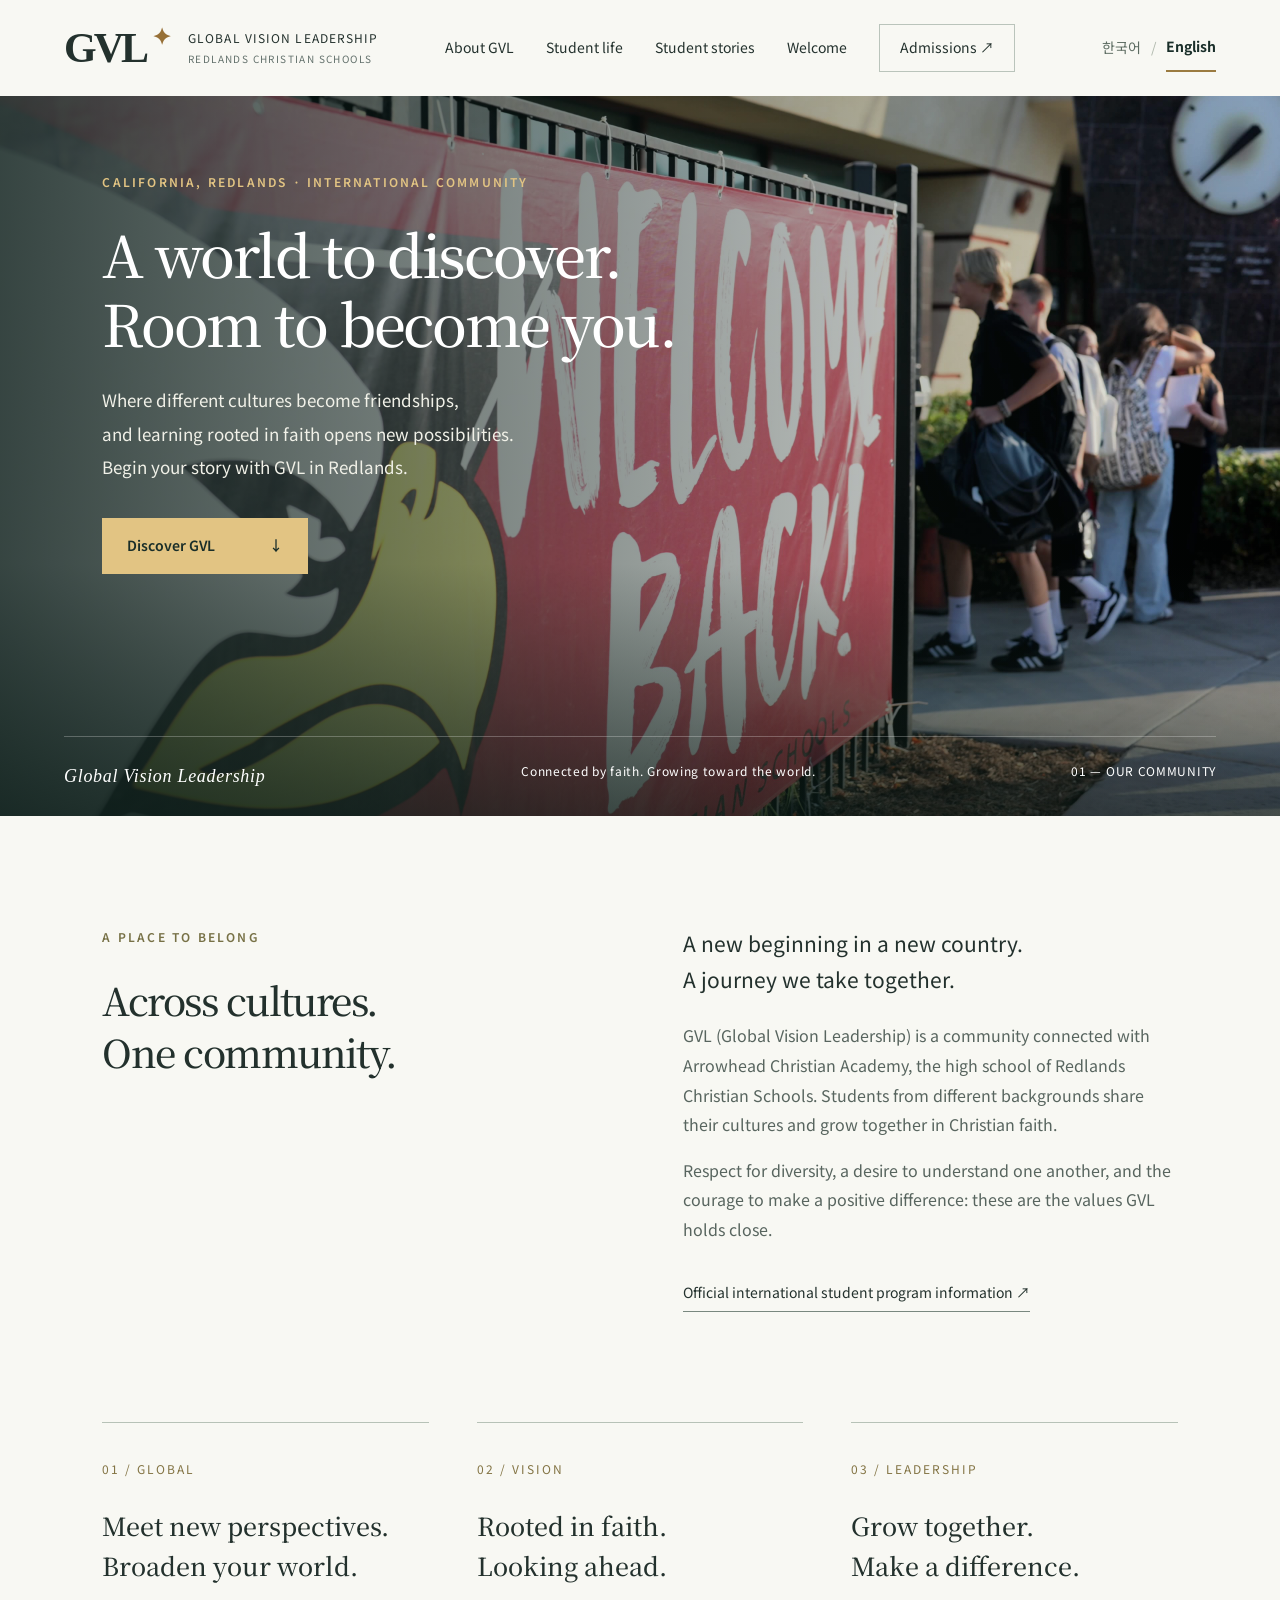
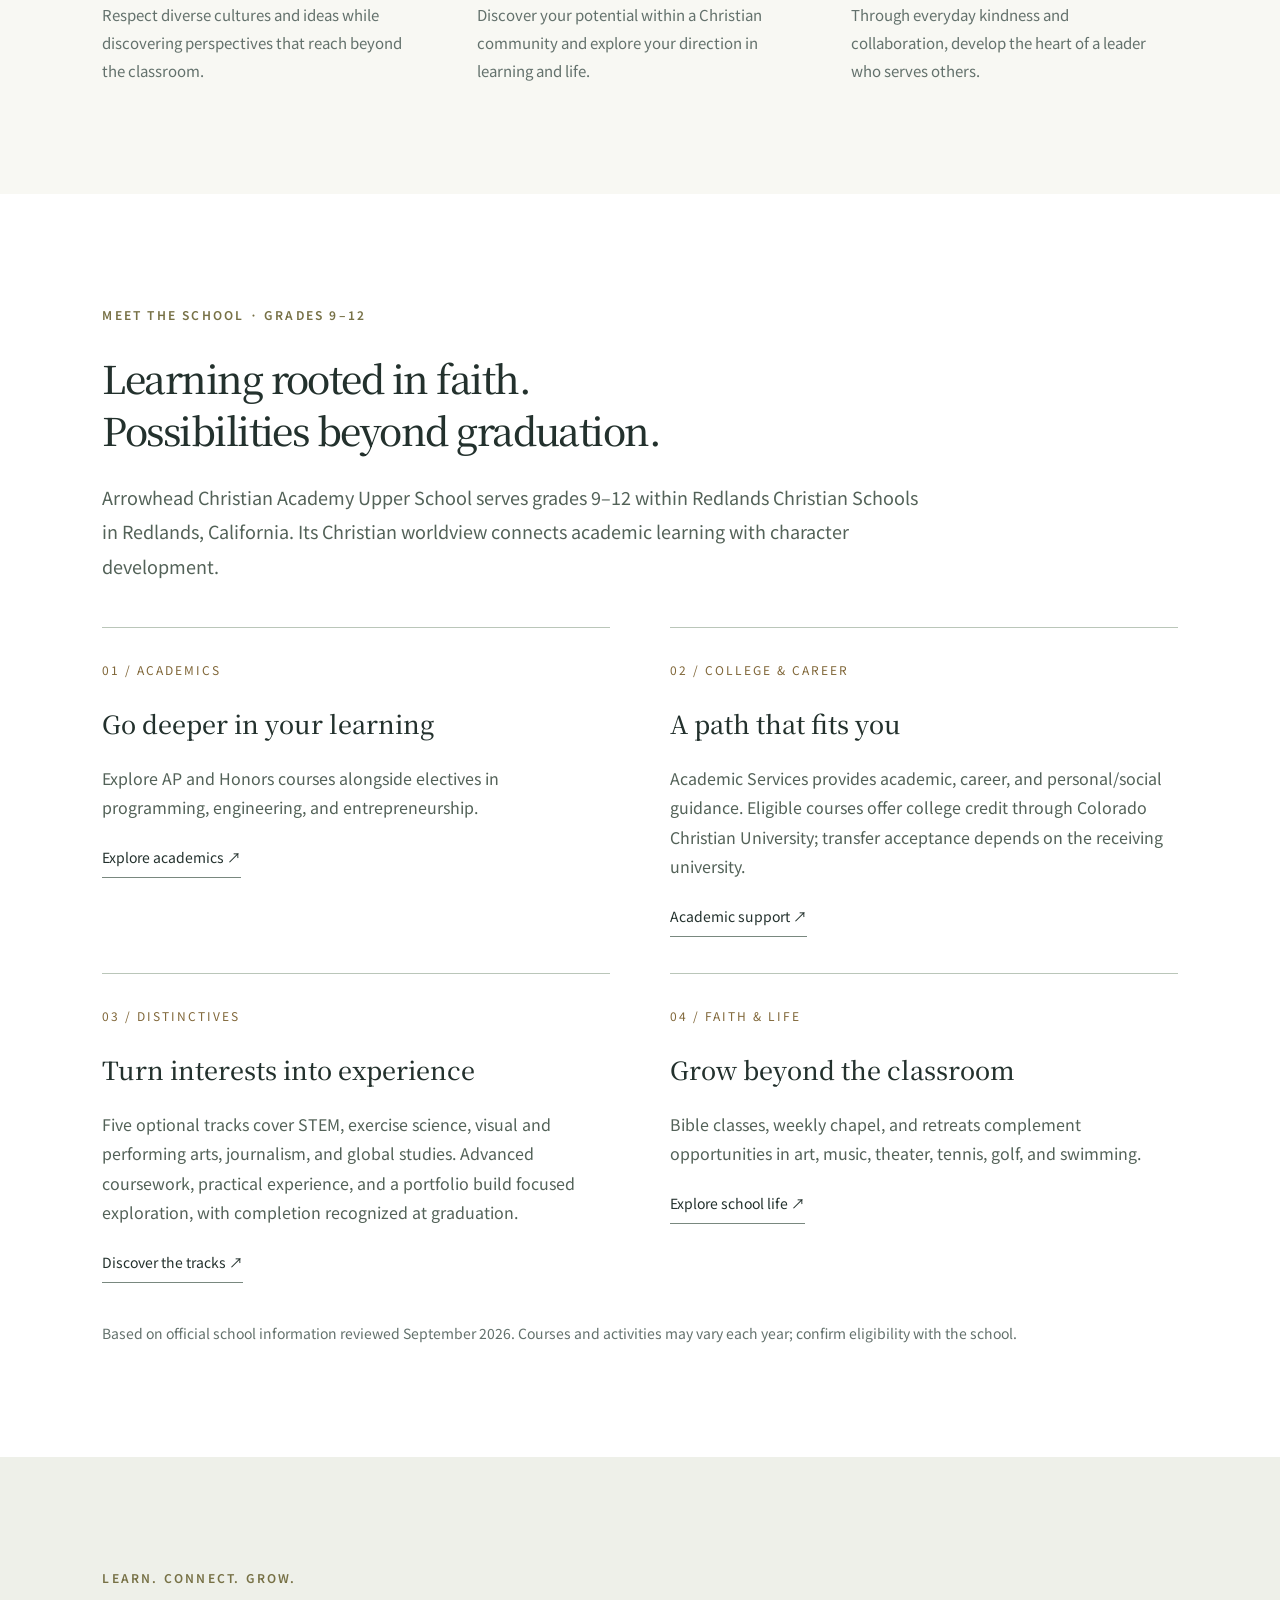
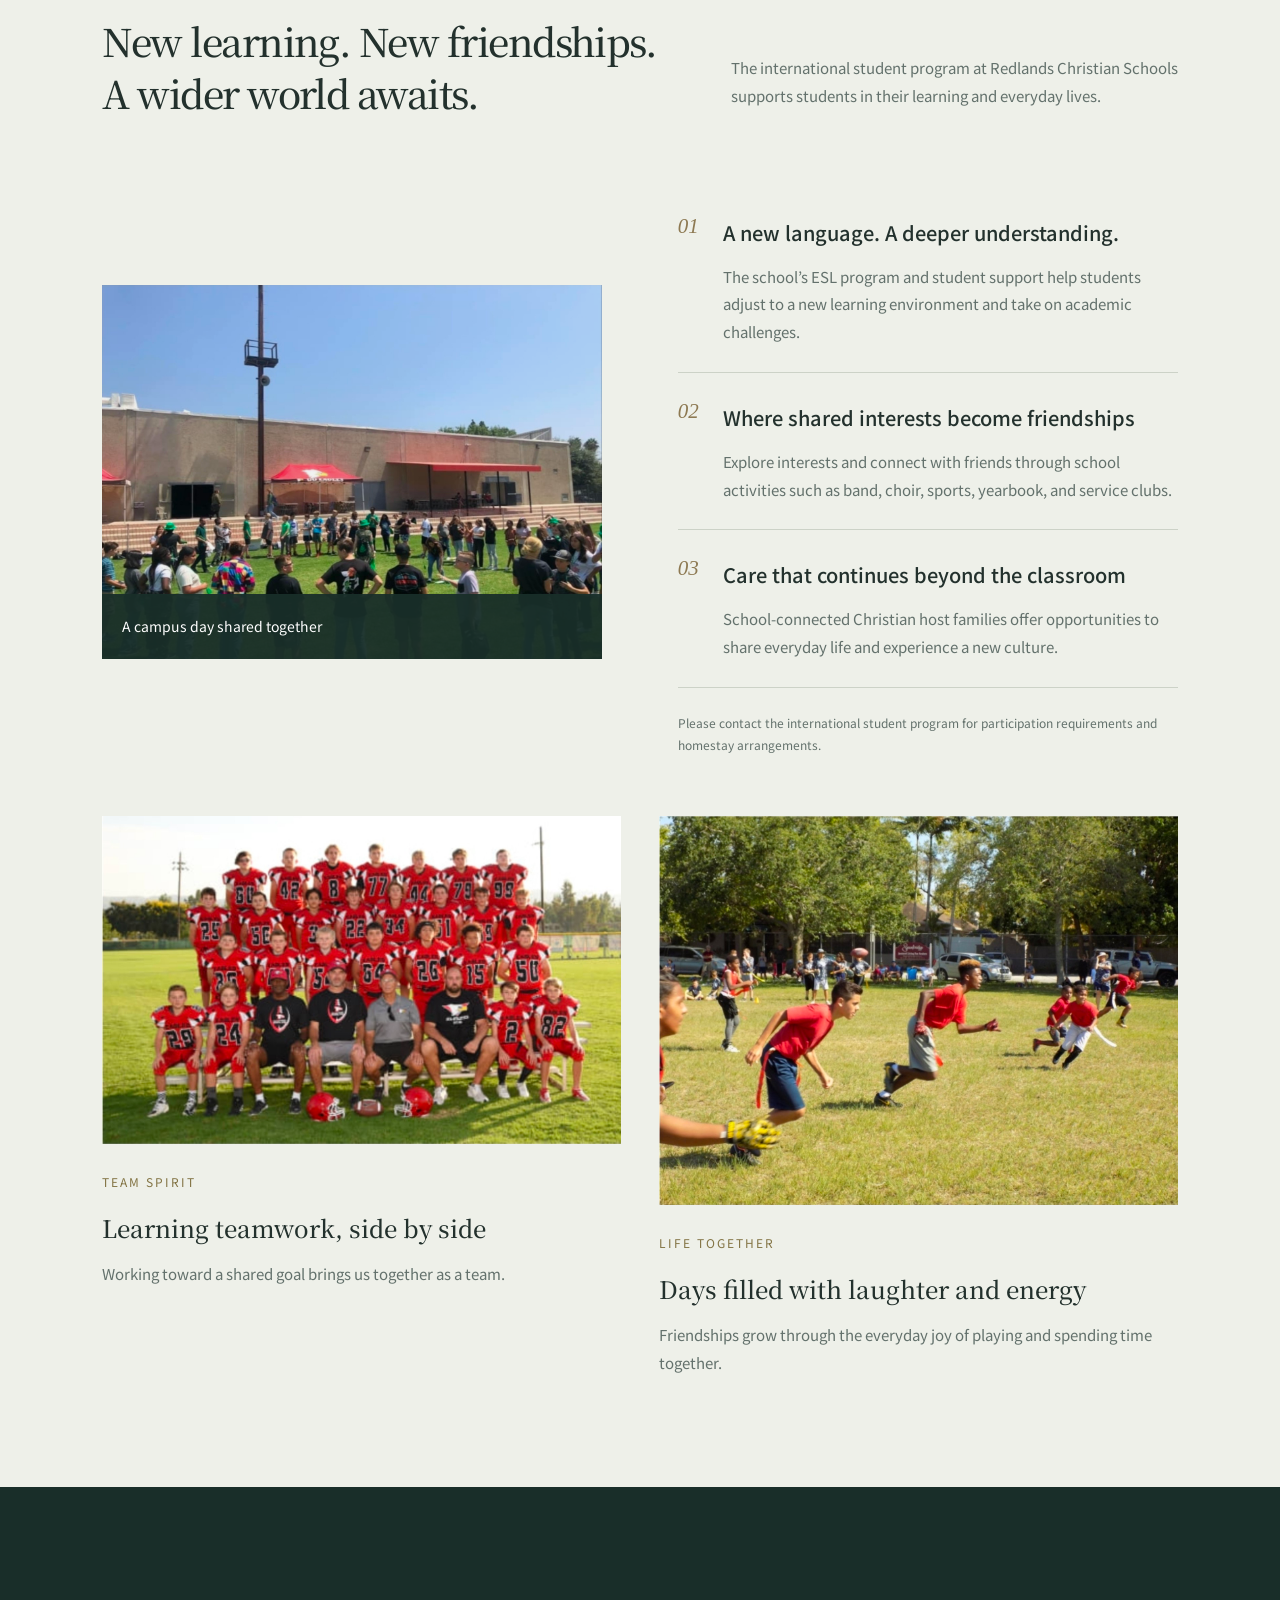
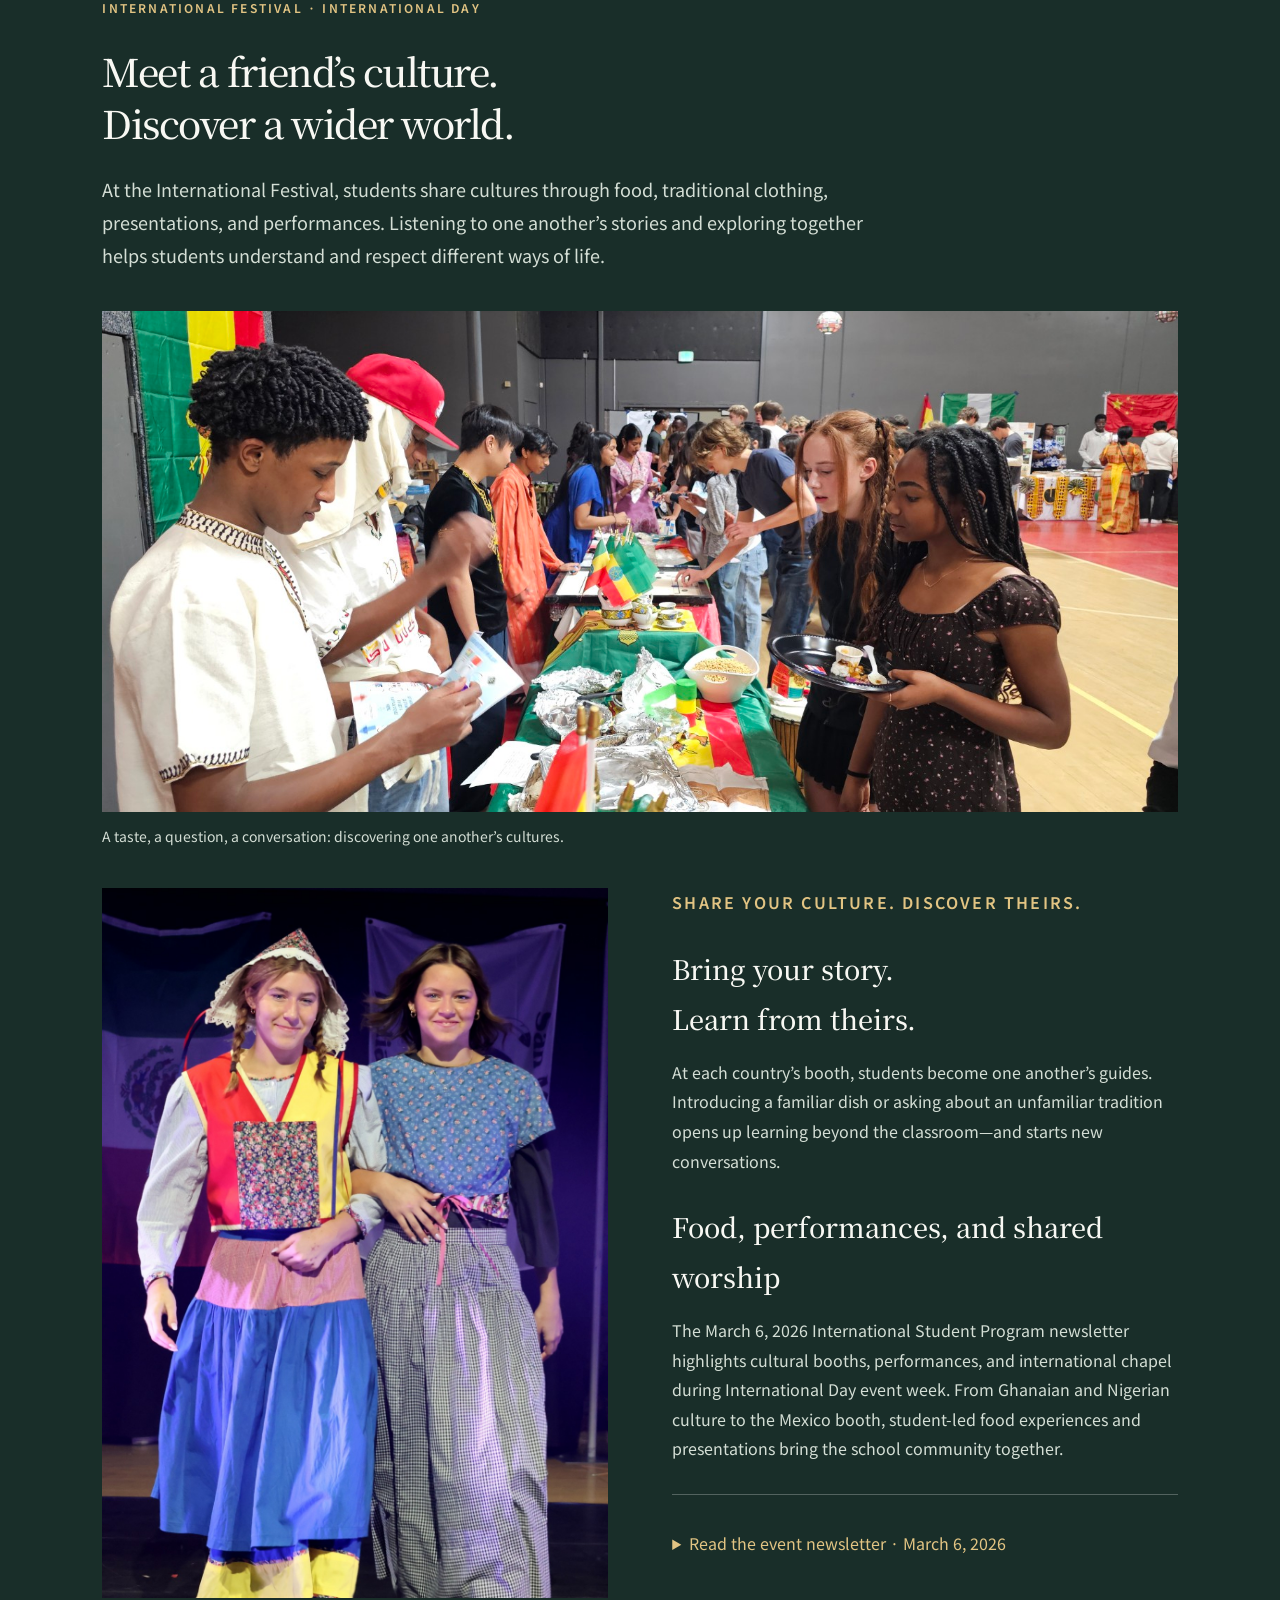
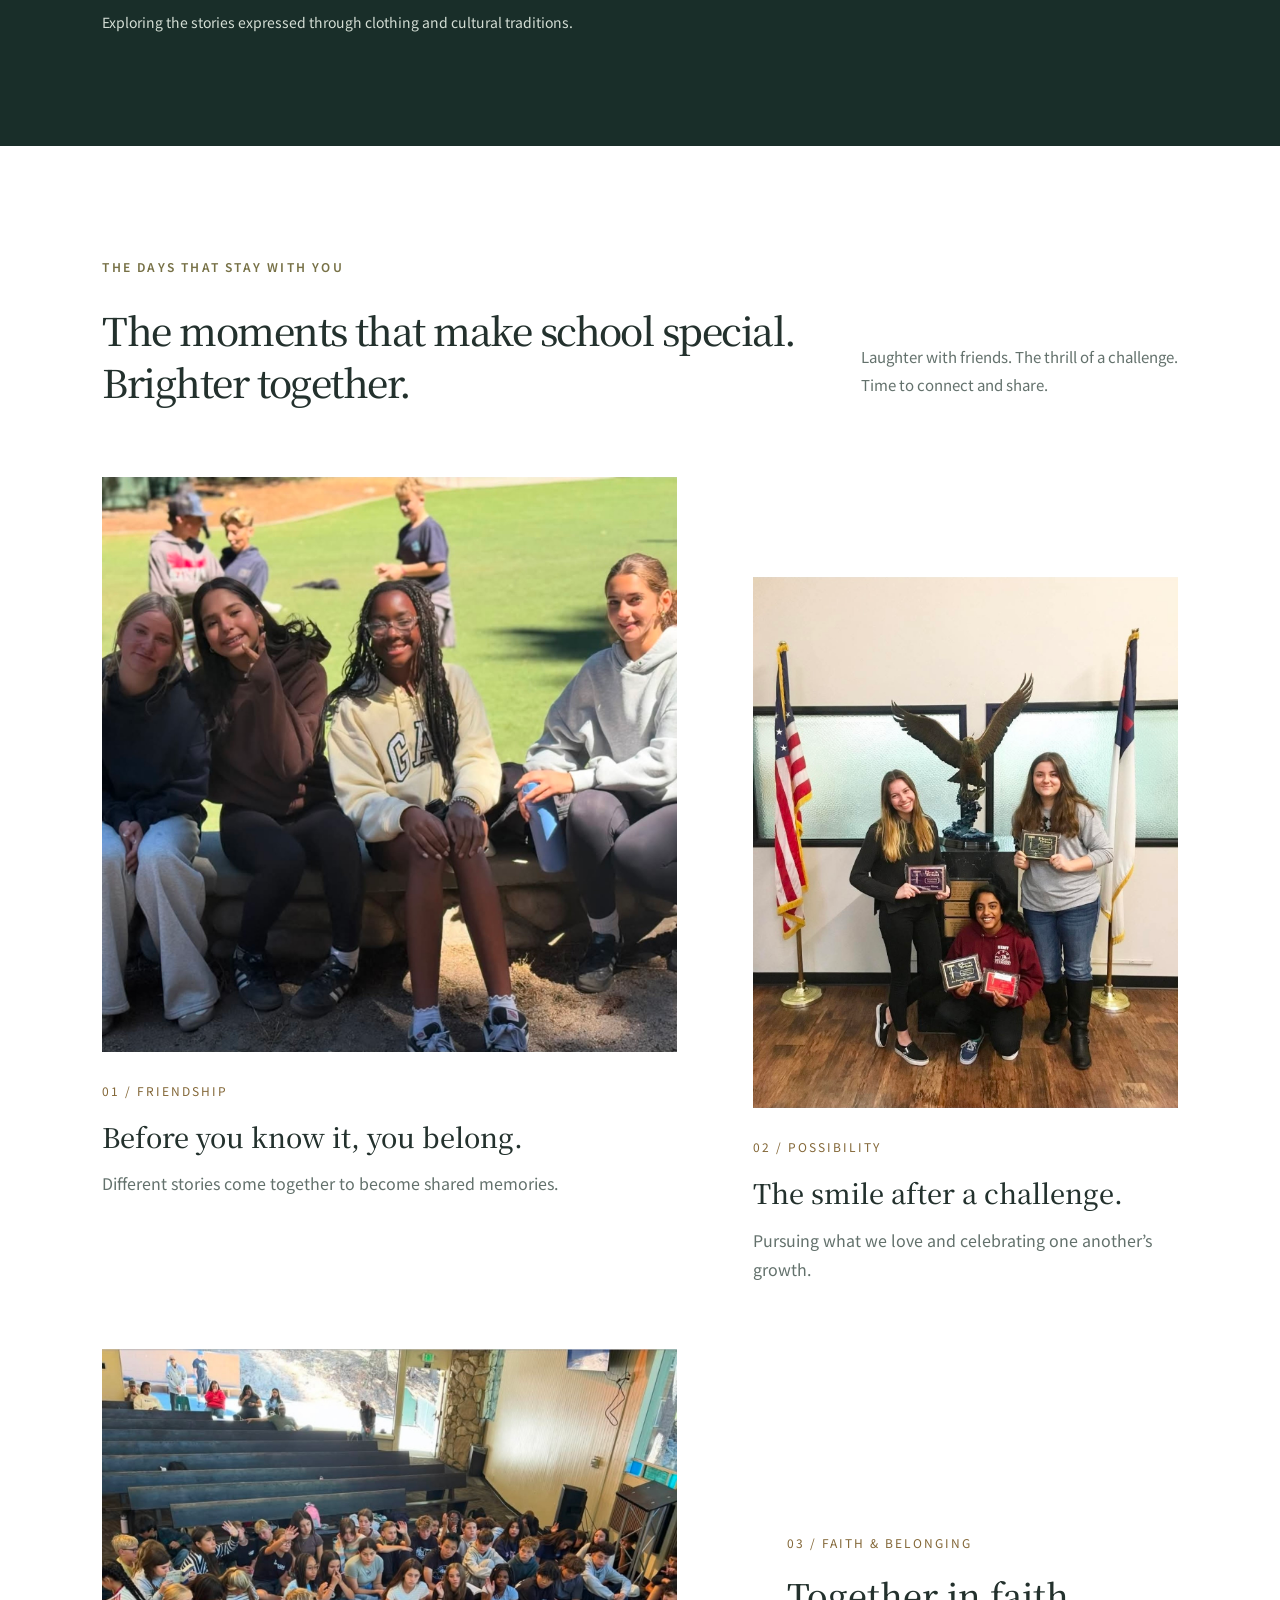
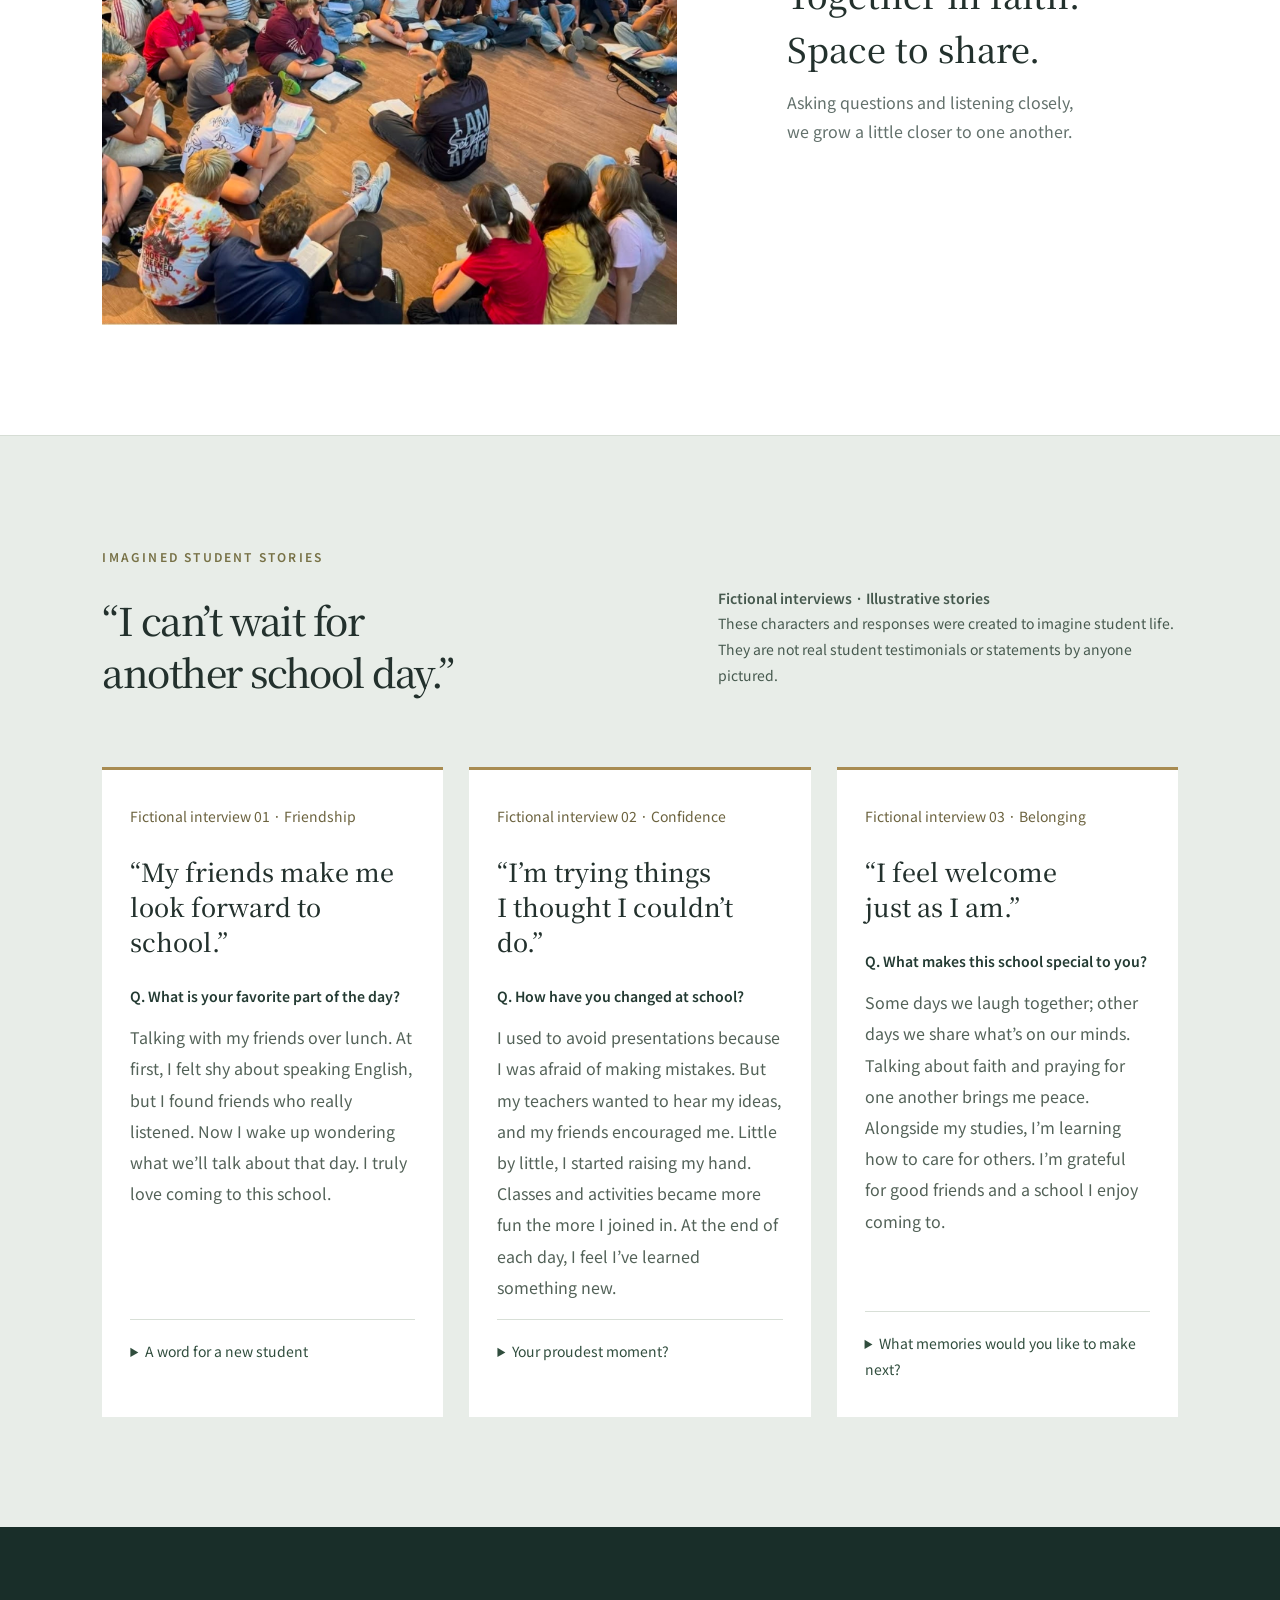
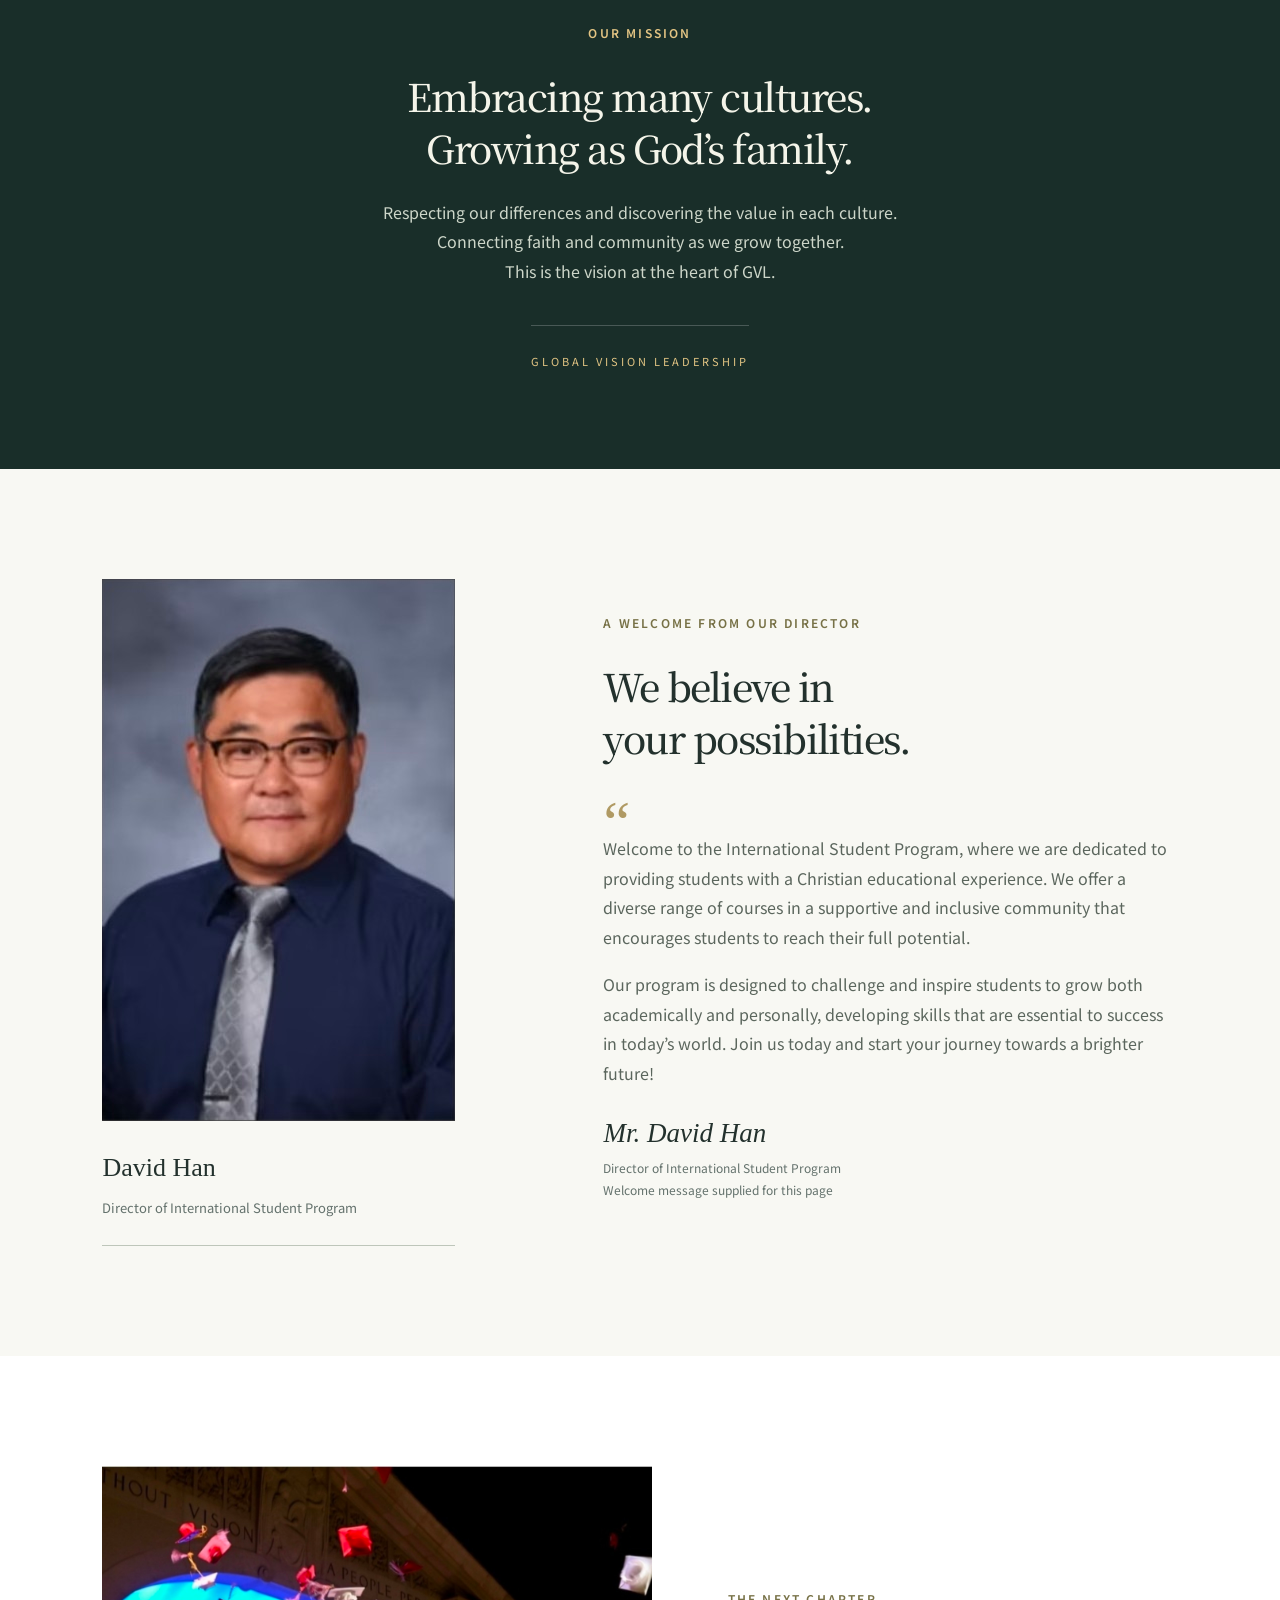
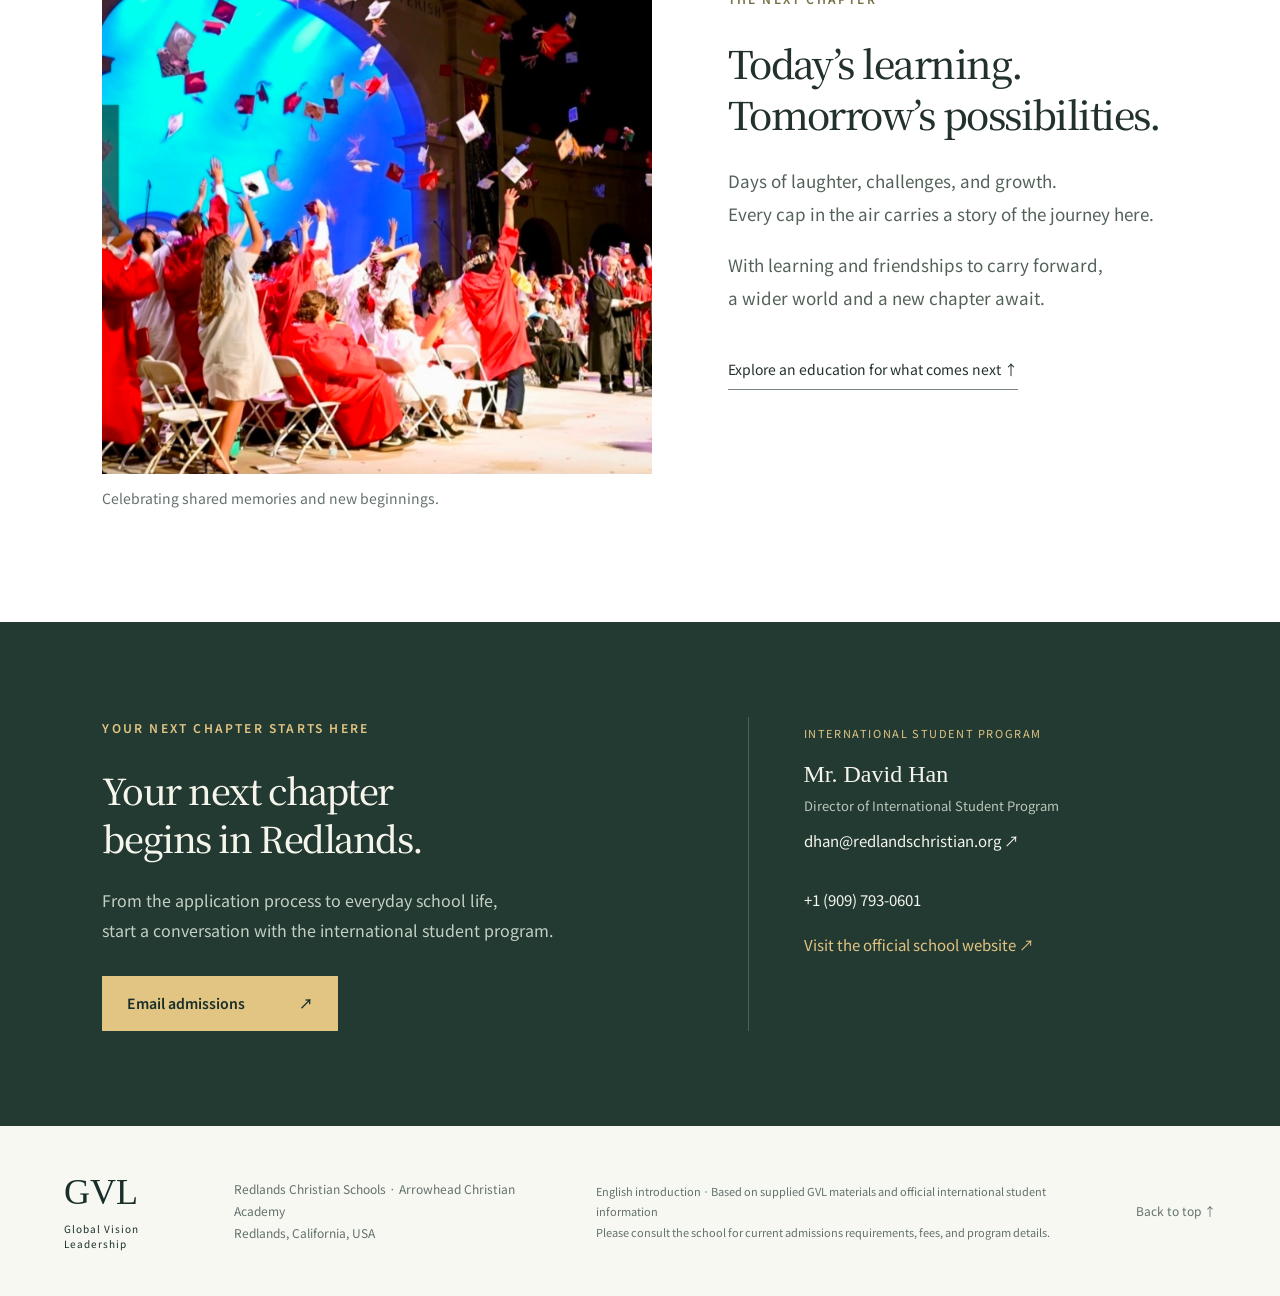
==== commit 221f829b: "Add bilingual International Festival photo feature and supplied newsletter" ====
--- a/en.html
+++ b/en.html
@@ -1,11 +1,12 @@
 <!doctype html>
-<html lang="en"><head><meta charset="utf-8"><meta name="viewport" content="width=device-width,initial-scale=1"><meta name="theme-color" content="#192e29"><meta name="description" content="Discover Global Vision Leadership at Redlands Christian Schools: an international community connected through faith, culture, and learning."><title>GVL — A World of Learning, A Place to Belong</title><link rel="stylesheet" href="style.css"><link rel="preconnect" href="https://fonts.googleapis.com"><link rel="preconnect" href="https://fonts.gstatic.com" crossorigin><link href="https://fonts.googleapis.com/css2?family=Noto+Sans+KR:wght@400;500;600;700&family=Noto+Serif+KR:wght@400;500;600&display=swap" rel="stylesheet"><style>.school-profile{background:#fff}.school-lead{max-width:820px;font-size:18px;line-height:1.9;color:#536258}.school-grid{display:grid;grid-template-columns:repeat(2,minmax(0,1fr));gap:36px 60px;margin-top:44px}.school-grid article{border-top:1px solid #bac6b9;padding-top:26px}.school-grid article>span{font-size:12px;letter-spacing:2px;color:#806739}.school-grid h3{font-family:'Noto Serif KR',serif;font-size:25px;font-weight:500;margin:17px 0}.school-grid p{font-size:16px;color:#536258}.school-source{font-size:14px;color:#63716c;margin:38px 0 0}.school-profile .text-link{margin-top:0}@media(max-width:620px){.school-grid{grid-template-columns:1fr;gap:28px}.school-lead{font-size:16px}.school-grid h3{font-size:23px}}</style><style>.graduation{display:grid;grid-template-columns:1.1fr .9fr;align-items:center;gap:7%;background:#fff}.graduation figure{margin:0}.graduation img{display:block;width:100%;height:auto}.graduation figcaption{font-size:14px;color:#63716c;margin-top:12px}.graduation-copy>p:not(.eyebrow){color:#536258;font-size:17px;line-height:1.95}.graduation .text-link{margin-top:20px}@media(max-width:620px){.graduation{grid-template-columns:1fr;gap:32px}.graduation-copy>p:not(.eyebrow){font-size:16px}}</style></head>
+<html lang="en"><head><meta charset="utf-8"><meta name="viewport" content="width=device-width,initial-scale=1"><meta name="theme-color" content="#192e29"><meta name="description" content="Discover Global Vision Leadership at Redlands Christian Schools: an international community connected through faith, culture, and learning."><title>GVL — A World of Learning, A Place to Belong</title><link rel="stylesheet" href="style.css"><link rel="preconnect" href="https://fonts.googleapis.com"><link rel="preconnect" href="https://fonts.gstatic.com" crossorigin><link href="https://fonts.googleapis.com/css2?family=Noto+Sans+KR:wght@400;500;600;700&family=Noto+Serif+KR:wght@400;500;600&display=swap" rel="stylesheet"><style>.school-profile{background:#fff}.school-lead{max-width:820px;font-size:18px;line-height:1.9;color:#536258}.school-grid{display:grid;grid-template-columns:repeat(2,minmax(0,1fr));gap:36px 60px;margin-top:44px}.school-grid article{border-top:1px solid #bac6b9;padding-top:26px}.school-grid article>span{font-size:12px;letter-spacing:2px;color:#806739}.school-grid h3{font-family:'Noto Serif KR',serif;font-size:25px;font-weight:500;margin:17px 0}.school-grid p{font-size:16px;color:#536258}.school-source{font-size:14px;color:#63716c;margin:38px 0 0}.school-profile .text-link{margin-top:0}@media(max-width:620px){.school-grid{grid-template-columns:1fr;gap:28px}.school-lead{font-size:16px}.school-grid h3{font-size:23px}}</style><style>.graduation{display:grid;grid-template-columns:1.1fr .9fr;align-items:center;gap:7%;background:#fff}.graduation figure{margin:0}.graduation img{display:block;width:100%;height:auto}.graduation figcaption{font-size:14px;color:#63716c;margin-top:12px}.graduation-copy>p:not(.eyebrow){color:#536258;font-size:17px;line-height:1.95}.graduation .text-link{margin-top:20px}@media(max-width:620px){.graduation{grid-template-columns:1fr;gap:32px}.graduation-copy>p:not(.eyebrow){font-size:16px}}</style><style>.festival{background:#192e29;color:#f8f8f3}.festival .eyebrow{color:#e2c483}.festival-intro{max-width:800px;font-size:18px;color:#d4ded5}.festival figure{margin:0}.festival img{display:block;width:100%;height:auto}.festival-wide{margin:38px 0!important}.festival figcaption{font-size:14px;color:#d4ded5;padding-top:12px}.festival-bottom{display:grid;grid-template-columns:1fr 1fr;gap:6%;align-items:start}.festival-bottom h3{font-family:'Noto Serif KR',serif;font-size:27px;font-weight:500;margin:26px 0 14px}.festival-bottom p{color:#d4ded5;font-size:16px}.festival-news{margin-top:30px;border-top:1px solid #ffffff40;padding-top:24px}.festival-news summary{cursor:pointer;font-size:16px;padding:10px 0;color:#e2c483}.festival-news img{margin-top:18px}.festival a:focus-visible,.festival summary:focus-visible{outline:3px solid #e2c483;outline-offset:5px}@media(max-width:620px){.festival-bottom{grid-template-columns:1fr;gap:30px}.festival-intro{font-size:16px}.festival-bottom h3{font-size:24px}}</style></head>
 <body><a class="skip" href="#main">Skip to content</a><header><a class="brand" href="#" aria-label="GVL home"><b>GVL<span>✦</span></b><span>GLOBAL VISION LEADERSHIP<br><small>REDLANDS CHRISTIAN SCHOOLS</small></span></a><nav aria-label="Main navigation"><a href="#about">About GVL</a><a href="#life">Student life</a><a href="#stories">Student stories</a><a href="#welcome">Welcome</a><a class="nav-cta" href="#contact">Admissions ↗</a></nav><div class="language-switch" aria-label="Language"><a href="index.html" lang="ko" >한국어</a><span>/</span><a href="en.html" lang="en" aria-current="page">English</a></div><button class="menu" aria-label="Open menu" aria-expanded="false">☰</button></header>
 <main id="main"><section class="hero"><div class="hero-image" role="img" aria-label="Student life at Redlands Christian Schools"></div><div class="hero-shade"></div><div class="hero-content"><p class="eyebrow light">CALIFORNIA, REDLANDS · INTERNATIONAL COMMUNITY</p><h1>A world to discover.<br>Room to become you.</h1><p class="hero-copy">Where different cultures become friendships,<br>and learning rooted in faith opens new possibilities.<br>Begin your story with GVL in Redlands.</p><a class="button gold" href="#about">Discover GVL <span>↓</span></a></div><div class="hero-bottom"><span>Global Vision Leadership</span><span>Connected by faith. Growing toward the world.</span><span>01 — OUR COMMUNITY</span></div></section>
 <section id="about" class="intro section"><div><p class="eyebrow">A PLACE TO BELONG</p><h2>Across cultures.<br>One community.</h2></div><div class="intro-text"><p class="lead">A new beginning in a new country.<br>A journey we take together.</p><p>GVL (Global Vision Leadership) is a community connected with Arrowhead Christian Academy, the high school of Redlands Christian Schools. Students from different backgrounds share their cultures and grow together in Christian faith.</p><p>Respect for diversity, a desire to understand one another, and the courage to make a positive difference: these are the values GVL holds close.</p><a class="text-link" href="https://www.redlandschristian.org/international" target="_blank" rel="noopener">Official international student program information ↗</a></div></section>
 <section class="values"><div class="value"><span class="number">01 / GLOBAL</span><h3>Meet new perspectives.<br>Broaden your world.</h3><p>Respect diverse cultures and ideas while discovering perspectives that reach beyond the classroom.</p></div><div class="value"><span class="number">02 / VISION</span><h3>Rooted in faith.<br>Looking ahead.</h3><p>Discover your potential within a Christian community and explore your direction in learning and life.</p></div><div class="value"><span class="number">03 / LEADERSHIP</span><h3>Grow together.<br>Make a difference.</h3><p>Through everyday kindness and collaboration, develop the heart of a leader who serves others.</p></div></section>
 <section id="school" class="section school-profile" aria-labelledby="school-title"><p class="eyebrow">MEET THE SCHOOL · GRADES 9–12</p><h2 id="school-title">Learning rooted in faith.<br>Possibilities beyond graduation.</h2><p class="school-lead">Arrowhead Christian Academy Upper School serves grades 9–12 within Redlands Christian Schools in Redlands, California. Its Christian worldview connects academic learning with character development.</p><div class="school-grid"><article><span>01 / ACADEMICS</span><h3>Go deeper in your learning</h3><p>Explore AP and Honors courses alongside electives in programming, engineering, and entrepreneurship.</p><a class="text-link" href="https://www.redlandschristian.org/aca-upper-school/upper-school-overview" target="_blank" rel="noopener">Explore academics ↗</a></article><article><span>02 / COLLEGE &amp; CAREER</span><h3>A path that fits you</h3><p>Academic Services provides academic, career, and personal/social guidance. Eligible courses offer college credit through Colorado Christian University; transfer acceptance depends on the receiving university.</p><a class="text-link" href="https://www.redlandschristian.org/aca-upper-school/academic-services" target="_blank" rel="noopener">Academic support ↗</a></article><article><span>03 / DISTINCTIVES</span><h3>Turn interests into experience</h3><p>Five optional tracks cover STEM, exercise science, visual and performing arts, journalism, and global studies. Advanced coursework, practical experience, and a portfolio build focused exploration, with completion recognized at graduation.</p><a class="text-link" href="https://www.redlandschristian.org/aca-upper-school/aca-distinctives" target="_blank" rel="noopener">Discover the tracks ↗</a></article><article><span>04 / FAITH &amp; LIFE</span><h3>Grow beyond the classroom</h3><p>Bible classes, weekly chapel, and retreats complement opportunities in art, music, theater, tennis, golf, and swimming.</p><a class="text-link" href="https://www.redlandschristian.org/aca-upper-school/upper-school-overview" target="_blank" rel="noopener">Explore school life ↗</a></article></div><p class="school-source">Based on official school information reviewed September 2026. Courses and activities may vary each year; confirm eligibility with the school.</p></section>
 <section id="life" class="section life"><div class="section-top"><div><p class="eyebrow">LEARN. CONNECT. GROW.</p><h2>New learning. New friendships.<br>A wider world awaits.</h2></div><p>The international student program at Redlands Christian Schools<br>supports students in their learning and everyday lives.</p></div><div class="life-layout"><figure class="life-photo"><img src="assets/campus-community.jpg" alt="Students gathered on the campus lawn" loading="lazy"><figcaption class="photo-caption">A campus day shared together</figcaption></figure><div class="life-list"><article><span>01</span><div><h3>A new language. A deeper understanding.</h3><p>The school’s ESL program and student support help students adjust to a new learning environment and take on academic challenges.</p></div></article><article><span>02</span><div><h3>Where shared interests become friendships</h3><p>Explore interests and connect with friends through school activities such as band, choir, sports, yearbook, and service clubs.</p></div></article><article><span>03</span><div><h3>Care that continues beyond the classroom</h3><p>School-connected Christian host families offer opportunities to share everyday life and experience a new culture.</p></div></article><p class="fine">Please contact the international student program for participation requirements and homestay arrangements.</p></div></div><div class="student-gallery"><figure><a href="assets/football-team.jpg" target="_blank" aria-label="View the football team photo"><img src="assets/football-team.jpg" alt="Football players in red uniforms with their coaches" loading="lazy" width="1536" height="971"></a><figcaption><span>TEAM SPIRIT</span><h3>Learning teamwork, side by side</h3><p>Working toward a shared goal brings us together as a team.</p></figcaption></figure><figure><a href="assets/outdoor-activities.jpg" target="_blank" aria-label="View the outdoor activity photo"><img src="assets/outdoor-activities.jpg" alt="Students playing together on the lawn" loading="lazy" width="1536" height="1152"></a><figcaption><span>LIFE TOGETHER</span><h3>Days filled with laughter and energy</h3><p>Friendships grow through the everyday joy of playing and spending time together.</p></figcaption></figure></div></section>
+<section id="festival" class="section festival" aria-labelledby="festival-title"><p class="eyebrow">INTERNATIONAL FESTIVAL · INTERNATIONAL DAY</p><h2 id="festival-title">Meet a friend’s culture.<br>Discover a wider world.</h2><p class="festival-intro">At the International Festival, students share cultures through food, traditional clothing, presentations, and performances. Listening to one another’s stories and exploring together helps students understand and respect different ways of life.</p><figure class="festival-wide"><a href="assets/festival-booths.jpg" target="_blank" rel="noopener" aria-label="View international culture booths"><img src="assets/festival-booths.jpg" alt="Students sharing food and conversation at cultural booths decorated with flags from different countries" loading="lazy"></a><figcaption>A taste, a question, a conversation: discovering one another’s cultures.</figcaption></figure><div class="festival-bottom"><figure><a href="assets/festival-cultures.jpg" target="_blank" rel="noopener" aria-label="View cultural celebration photo"><img src="assets/festival-cultures.jpg" alt="Two students posing together in colorful clothing at a cultural celebration" loading="lazy"></a><figcaption>Exploring the stories expressed through clothing and cultural traditions.</figcaption></figure><div><p class="eyebrow">SHARE YOUR CULTURE. DISCOVER THEIRS.</p><h3>Bring your story.<br>Learn from theirs.</h3><p>At each country’s booth, students become one another’s guides. Introducing a familiar dish or asking about an unfamiliar tradition opens up learning beyond the classroom—and starts new conversations.</p><h3>Food, performances, and shared worship</h3><p>The March 6, 2026 International Student Program newsletter highlights cultural booths, performances, and international chapel during International Day event week. From Ghanaian and Nigerian culture to the Mexico booth, student-led food experiences and presentations bring the school community together.</p><details class="festival-news"><summary>Read the event newsletter · March 6, 2026</summary><a href="assets/festival-newsletter.jpg" target="_blank" rel="noopener" aria-label="Open the full newsletter image"><img src="assets/festival-newsletter.jpg" alt="March 6, 2026 International Student Program newsletter featuring cultural booths, international chapel, and a Mexico presentation" loading="lazy"></a><p>Select the image to view the full-size newsletter.</p></details></div></div></section>
 <section class="section moments" aria-labelledby="moments-title"><div class="section-top"><div><p class="eyebrow">THE DAYS THAT STAY WITH YOU</p><h2 id="moments-title">The moments that make school special.<br>Brighter together.</h2></div><p>Laughter with friends. The thrill of a challenge.<br>Time to connect and share.</p></div><div class="moments-grid"><figure class="moment-friends"><a href="assets/student-friendships.jpg" target="_blank" rel="noopener" aria-label="View the friendship photo"><img src="assets/student-friendships.jpg" alt="Students sitting together beside a sunny lawn" loading="lazy" width="1536" height="1536"></a><figcaption><span>01 / FRIENDSHIP</span><h3>Before you know it, you belong.</h3><p>Different stories come together to become shared memories.</p></figcaption></figure><figure class="moment-achieve"><a href="assets/student-achievements.jpg" target="_blank" rel="noopener" aria-label="View the student achievement photo"><img src="assets/student-achievements.jpg" alt="Three students holding awards in front of an eagle sculpture" loading="lazy" width="1229" height="1536"></a><figcaption><span>02 / POSSIBILITY</span><h3>The smile after a challenge.</h3><p>Pursuing what we love and celebrating one another’s growth.</p></figcaption></figure><figure class="moment-faith"><a href="assets/faith-community.jpeg" target="_blank" rel="noopener" aria-label="View the community gathering photo"><img src="assets/faith-community.jpeg" alt="Students and a leader seated in a circle with open books" loading="lazy" width="1532" height="1536"></a><figcaption><span>03 / FAITH &amp; BELONGING</span><h3>Together in faith.<br>Space to share.</h3><p>Asking questions and listening closely,<br>we grow a little closer to one another.</p></figcaption></figure></div></section>
 <section id="stories" class="section stories" aria-labelledby="stories-title"><div class="section-top"><div><p class="eyebrow">IMAGINED STUDENT STORIES</p><h2 id="stories-title">“I can’t wait for<br>another school day.”</h2></div><p class="fiction-note"><strong>Fictional interviews · Illustrative stories</strong><br>These characters and responses were created to imagine student life.<br>They are not real student testimonials or statements by anyone pictured.</p></div><div class="story-grid"><article class="story-card"><span class="story-label">Fictional interview 01 · Friendship</span><h3>“My friends make me<br>look forward to school.”</h3><p class="story-question">Q. What is your favorite part of the day?</p><p>Talking with my friends over lunch. At first, I felt shy about speaking English, but I found friends who really listened. Now I wake up wondering what we’ll talk about that day. I truly love coming to this school.</p><details><summary>A word for a new student</summary><p>You don’t have to speak perfectly from the start. Try a smile and a simple hello. That little hello was the beginning of a friendship for me!</p></details></article><article class="story-card"><span class="story-label">Fictional interview 02 · Confidence</span><h3>“I’m trying things<br>I thought I couldn’t do.”</h3><p class="story-question">Q. How have you changed at school?</p><p>I used to avoid presentations because I was afraid of making mistakes. But my teachers wanted to hear my ideas, and my friends encouraged me. Little by little, I started raising my hand. Classes and activities became more fun the more I joined in. At the end of each day, I feel I’ve learned something new.</p><details><summary>Your proudest moment?</summary><p>Laughing and chatting with my friends after a presentation. It wasn’t perfect, but I was so happy to have taken a step forward.</p></details></article><article class="story-card"><span class="story-label">Fictional interview 03 · Belonging</span><h3>“I feel welcome<br>just as I am.”</h3><p class="story-question">Q. What makes this school special to you?</p><p>Some days we laugh together; other days we share what’s on our minds. Talking about faith and praying for one another brings me peace. Alongside my studies, I’m learning how to care for others. I’m grateful for good friends and a school I enjoy coming to.</p><details><summary>What memories would you like to make next?</summary><p>I’d like to reach out to someone new and invite them to join us. I want another student to feel the same warmth that I felt.</p></details></article></div></section>
 <section class="mission"><p class="eyebrow light">OUR MISSION</p><h2>Embracing many cultures.<br>Growing as God’s family.</h2><p>Respecting our differences and discovering the value in each culture.<br>Connecting faith and community as we grow together.<br>This is the vision at the heart of GVL.</p><span class="mission-sign">GLOBAL VISION LEADERSHIP</span></section>
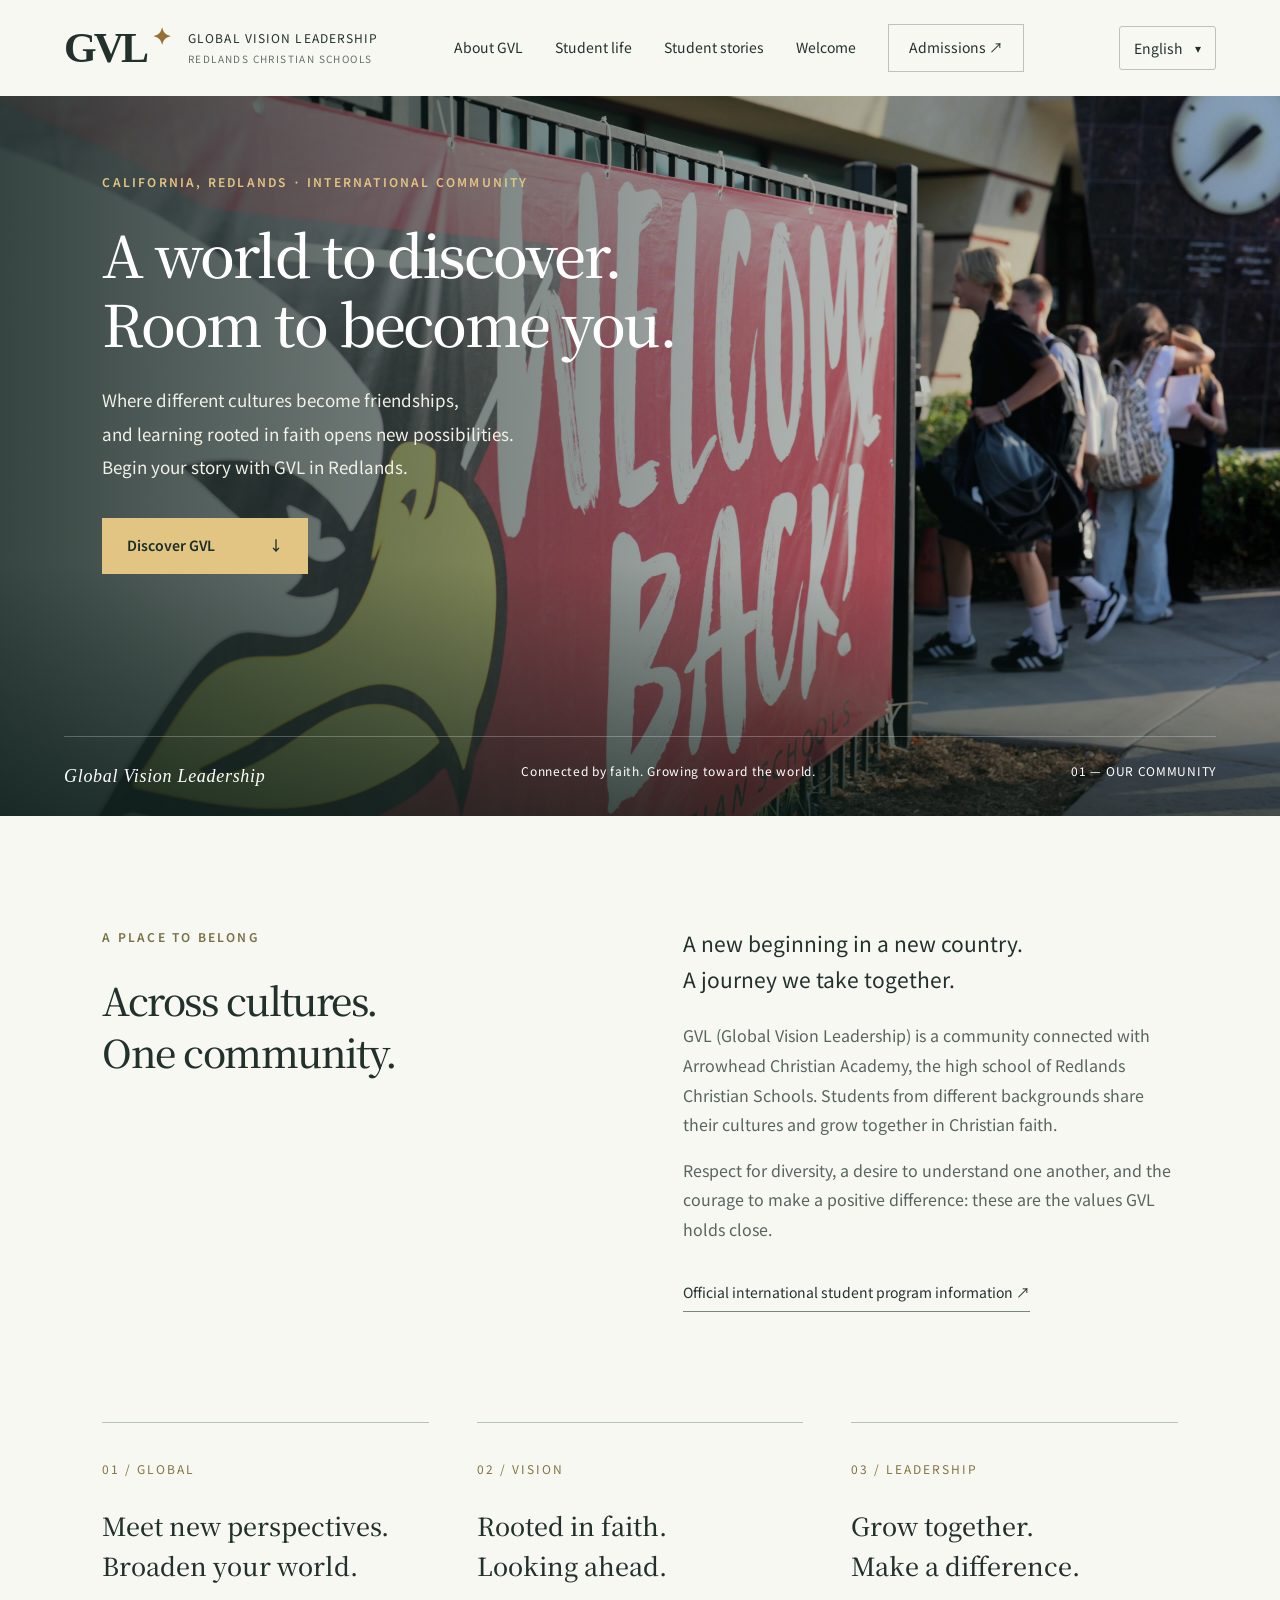
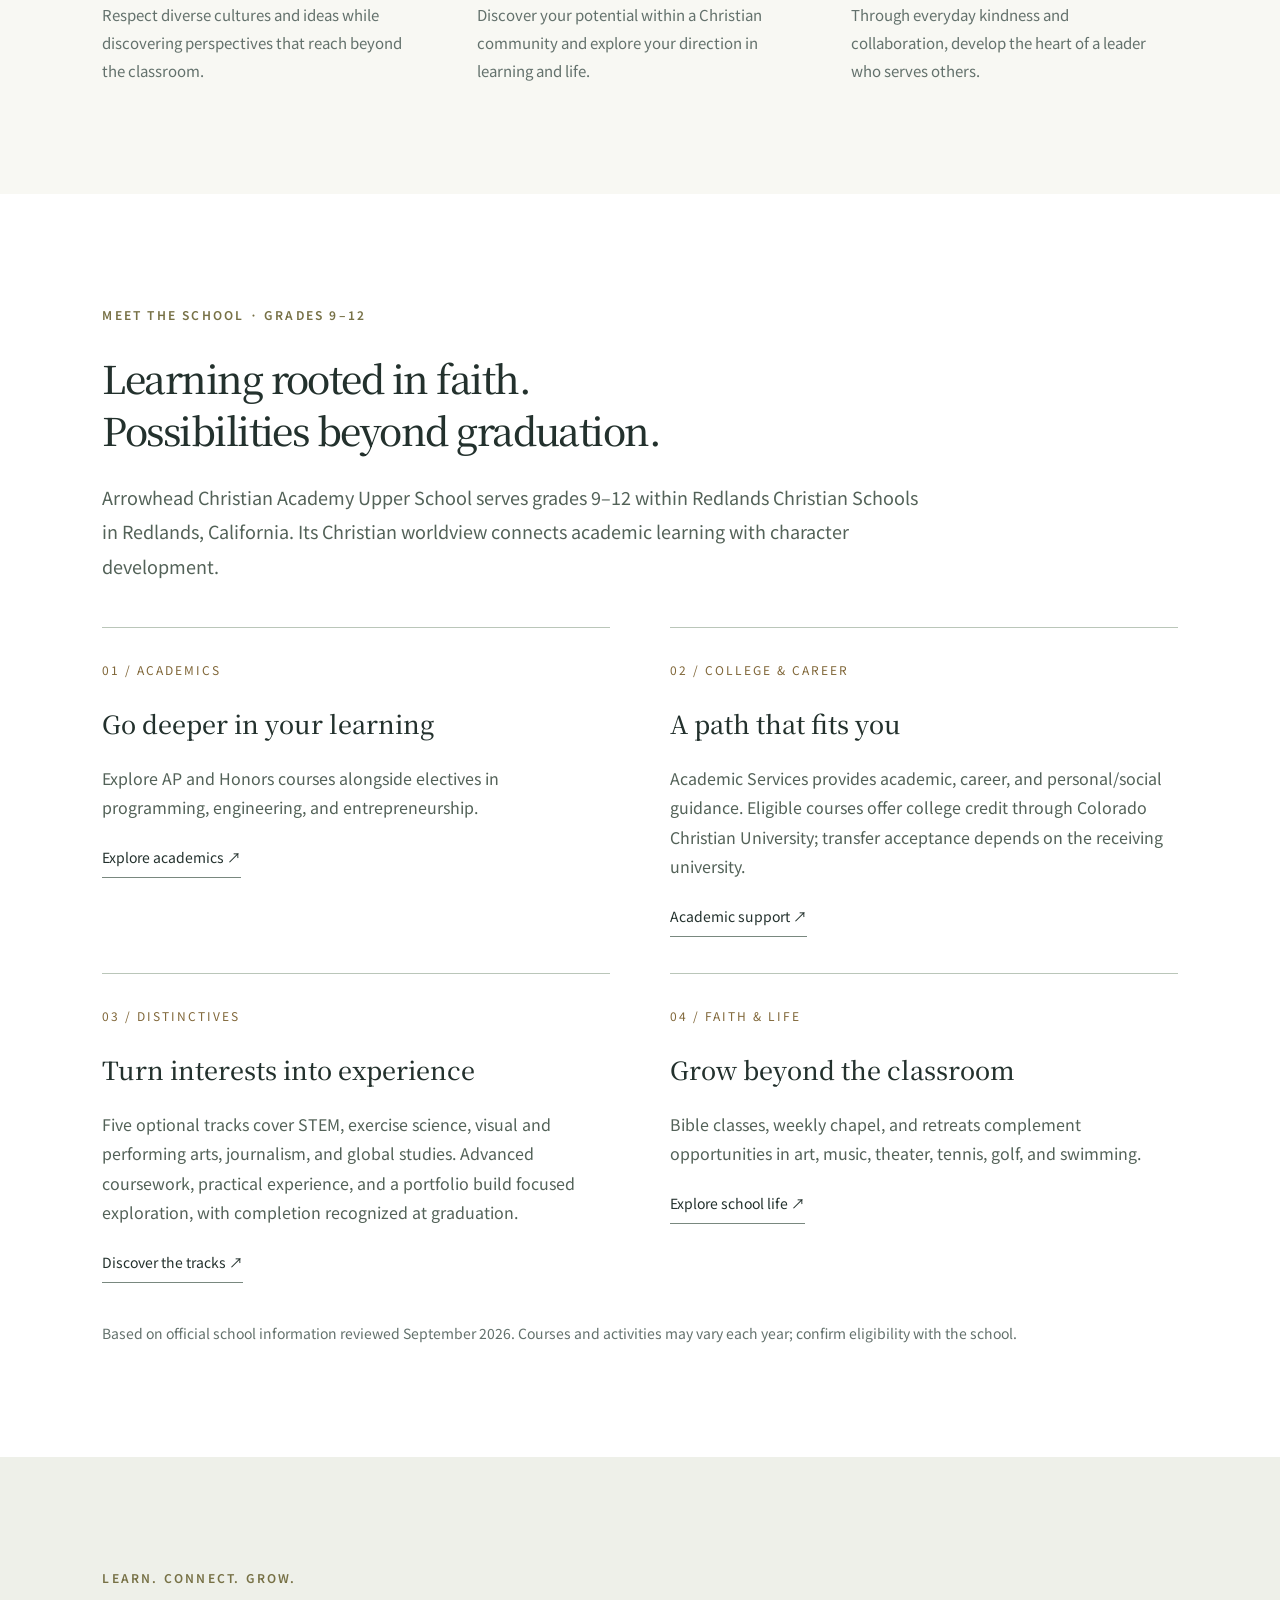
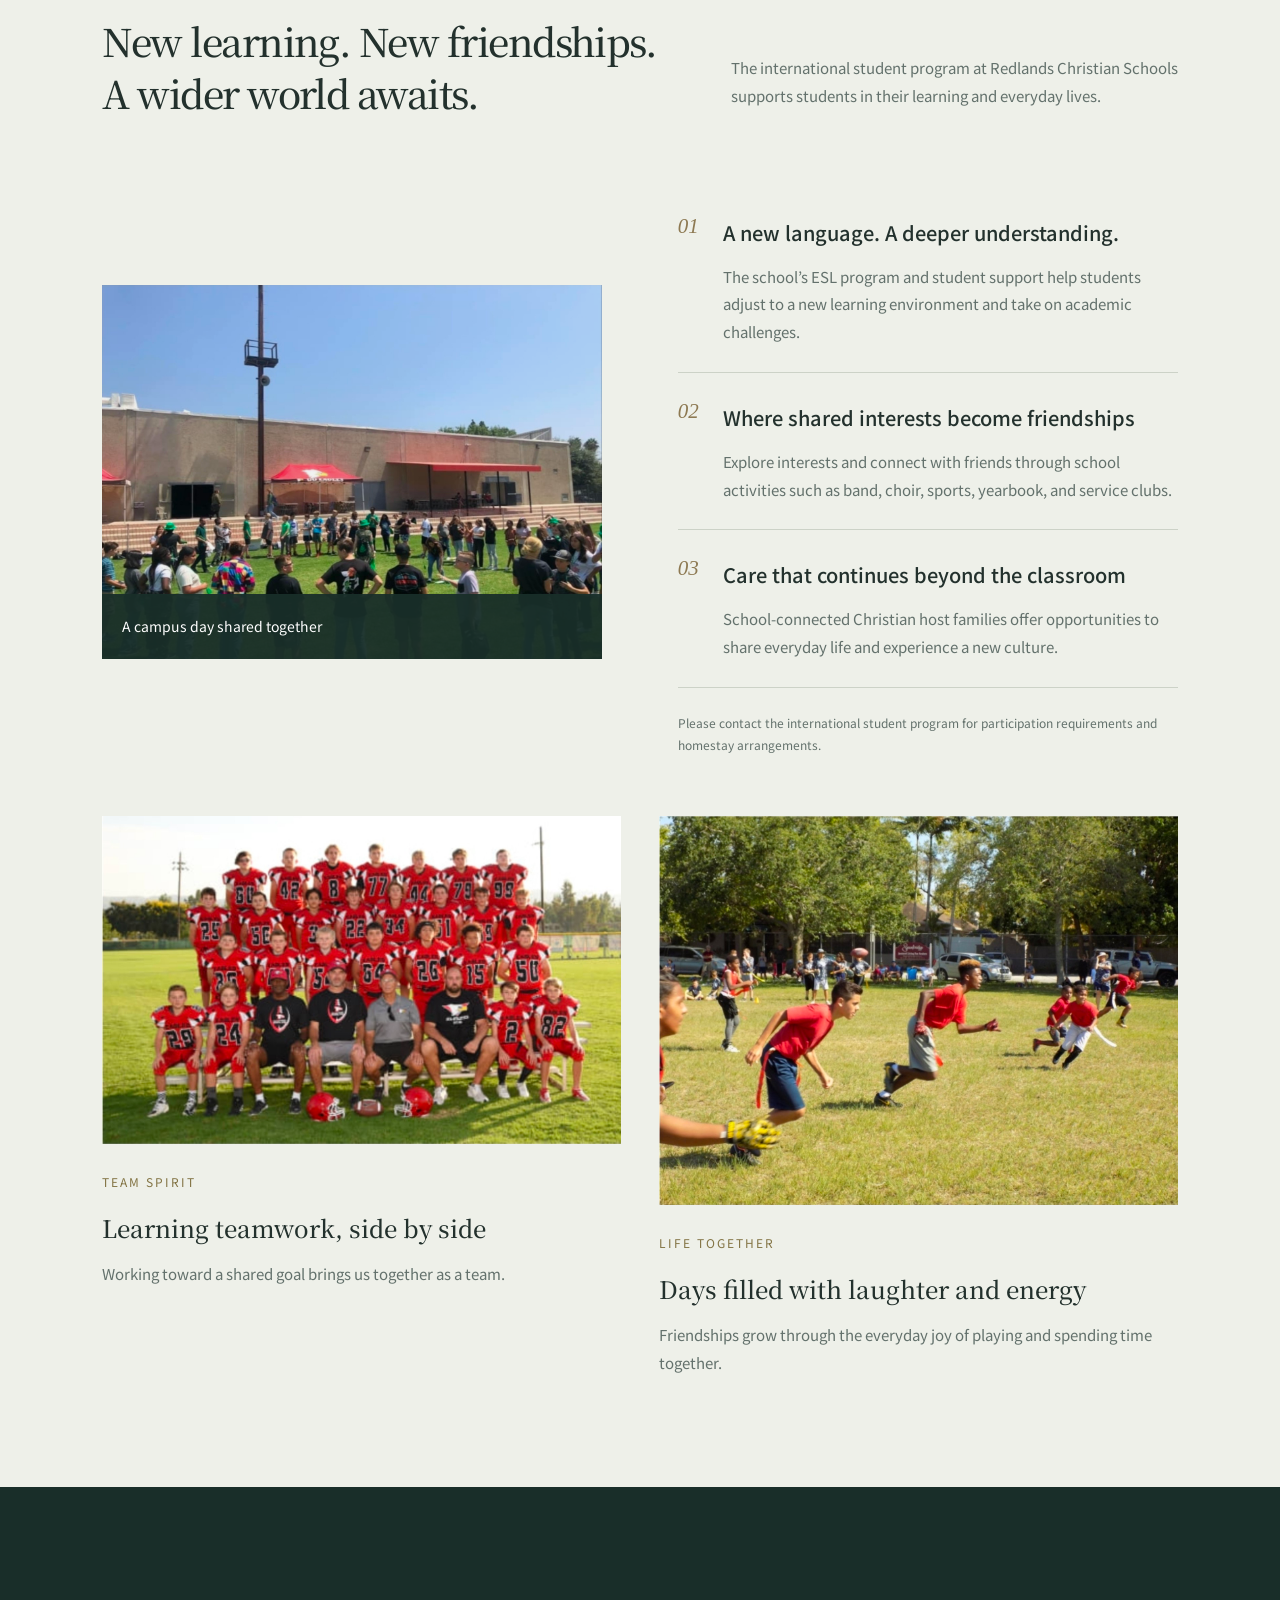
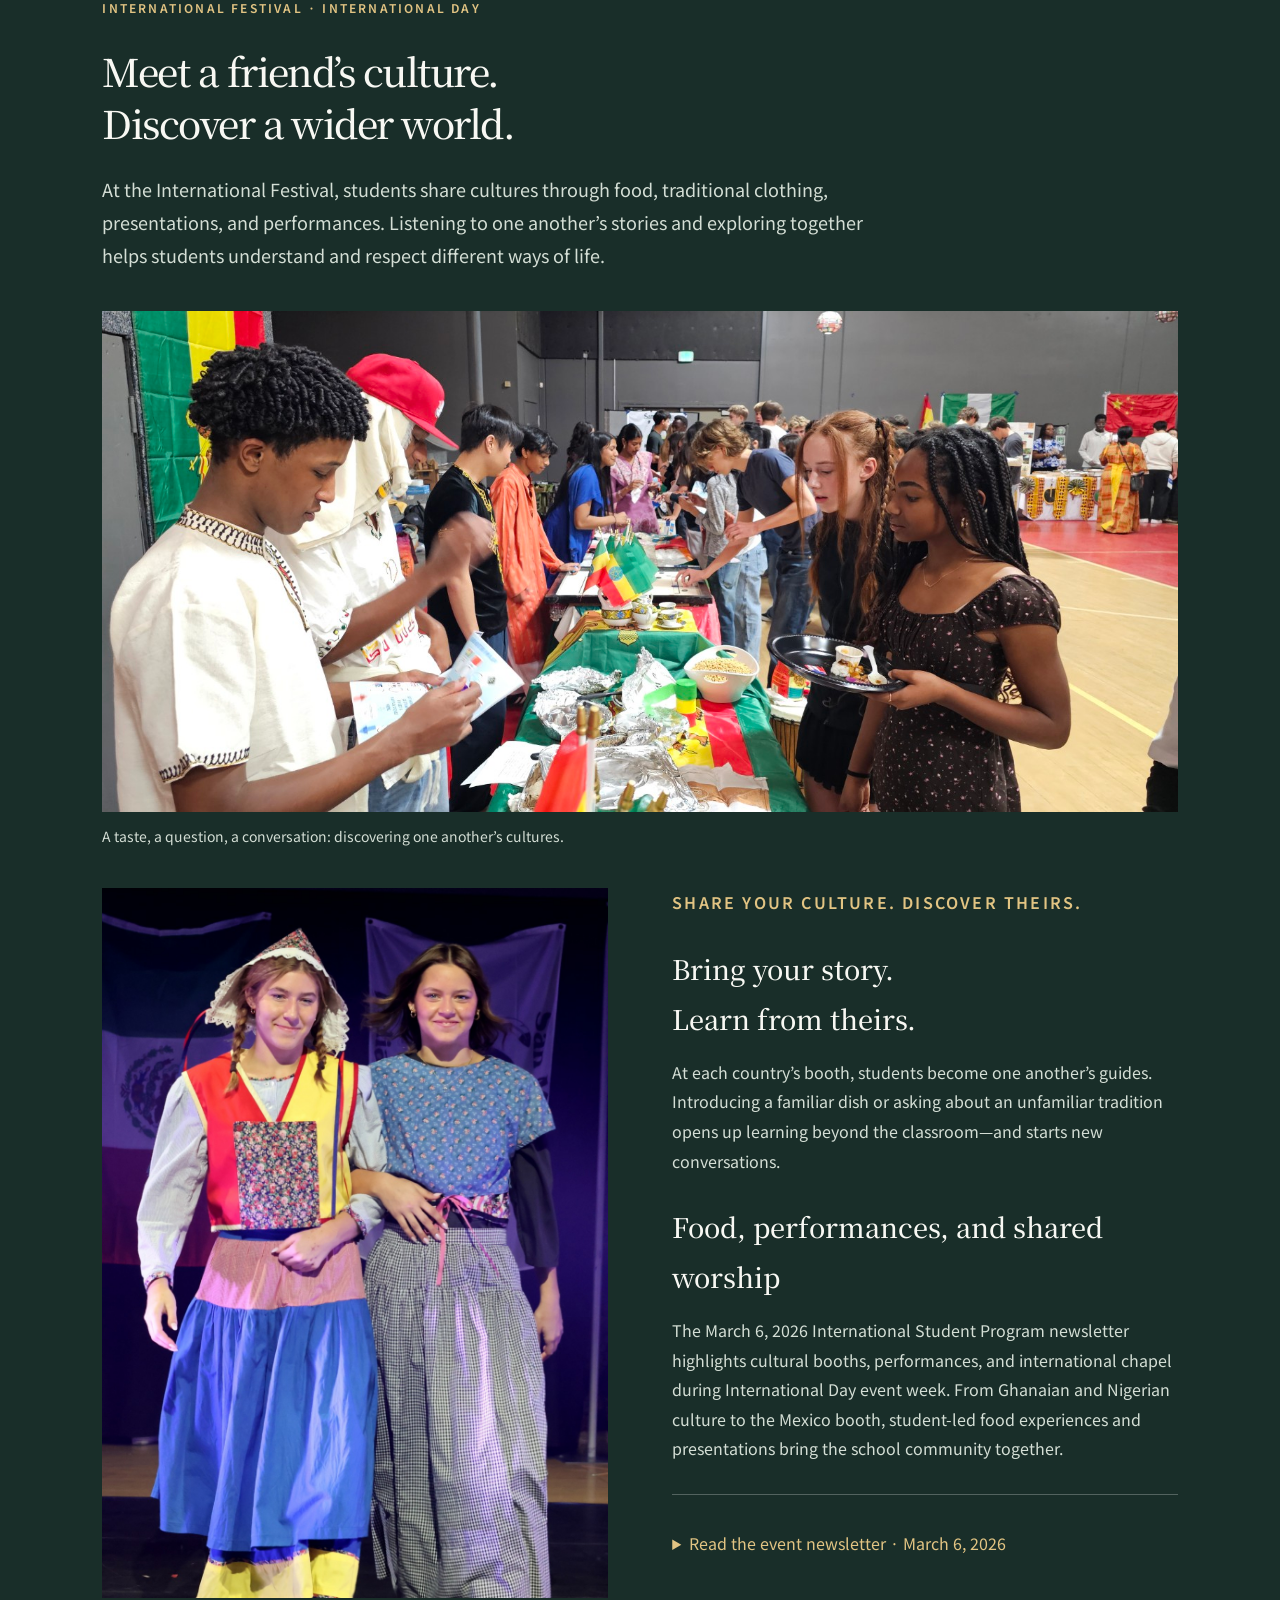
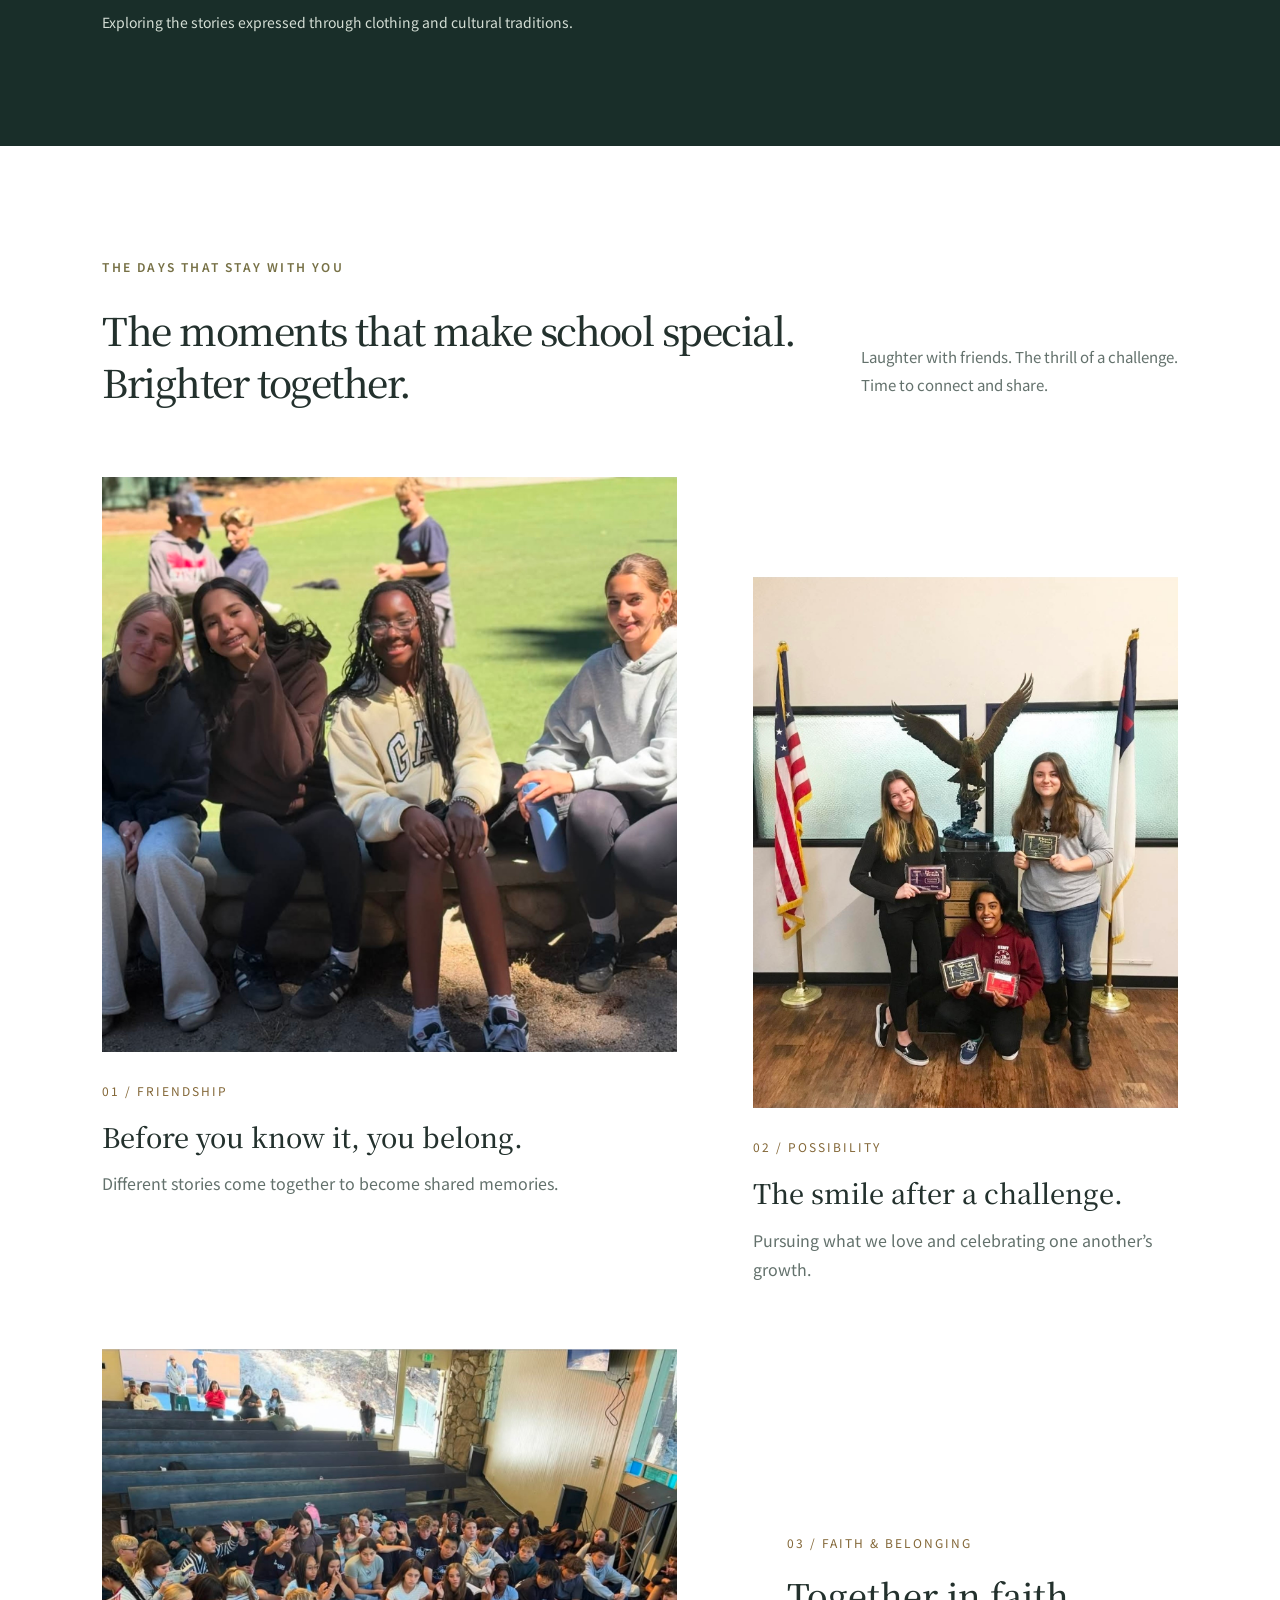
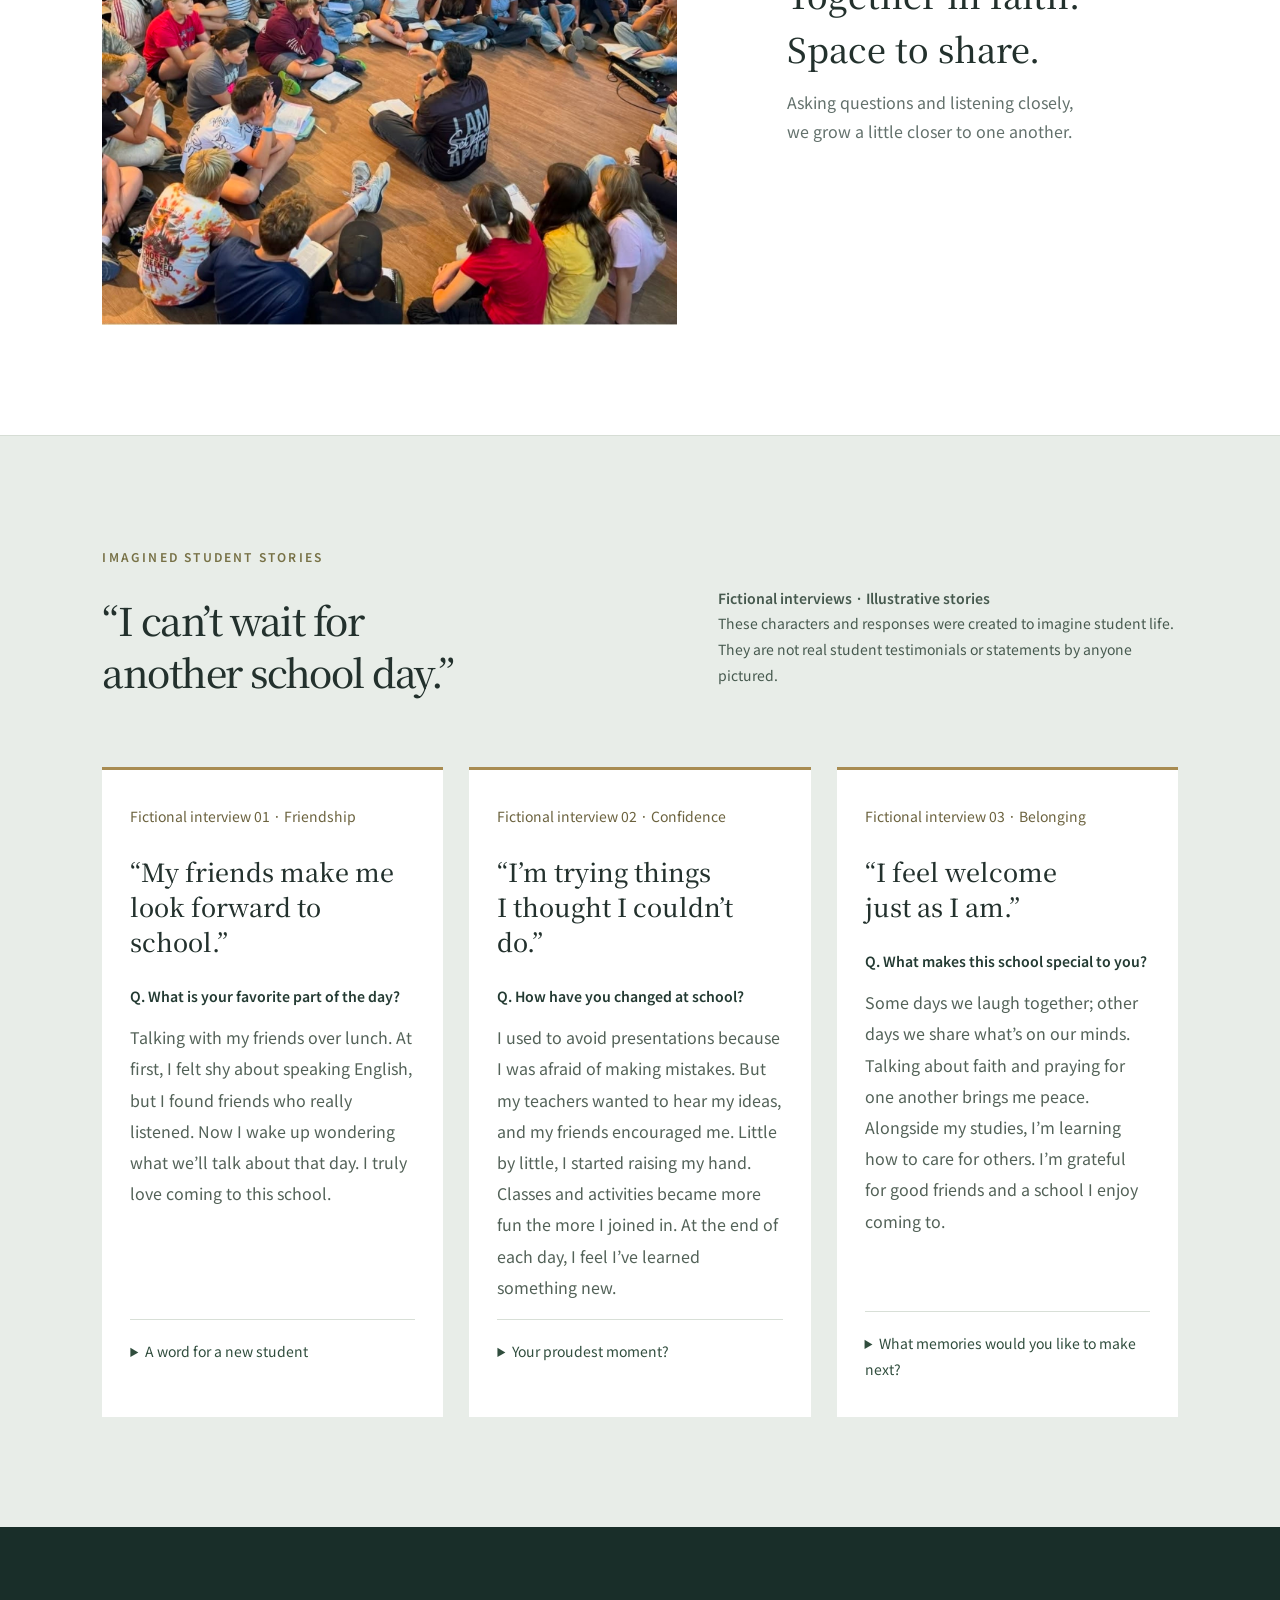
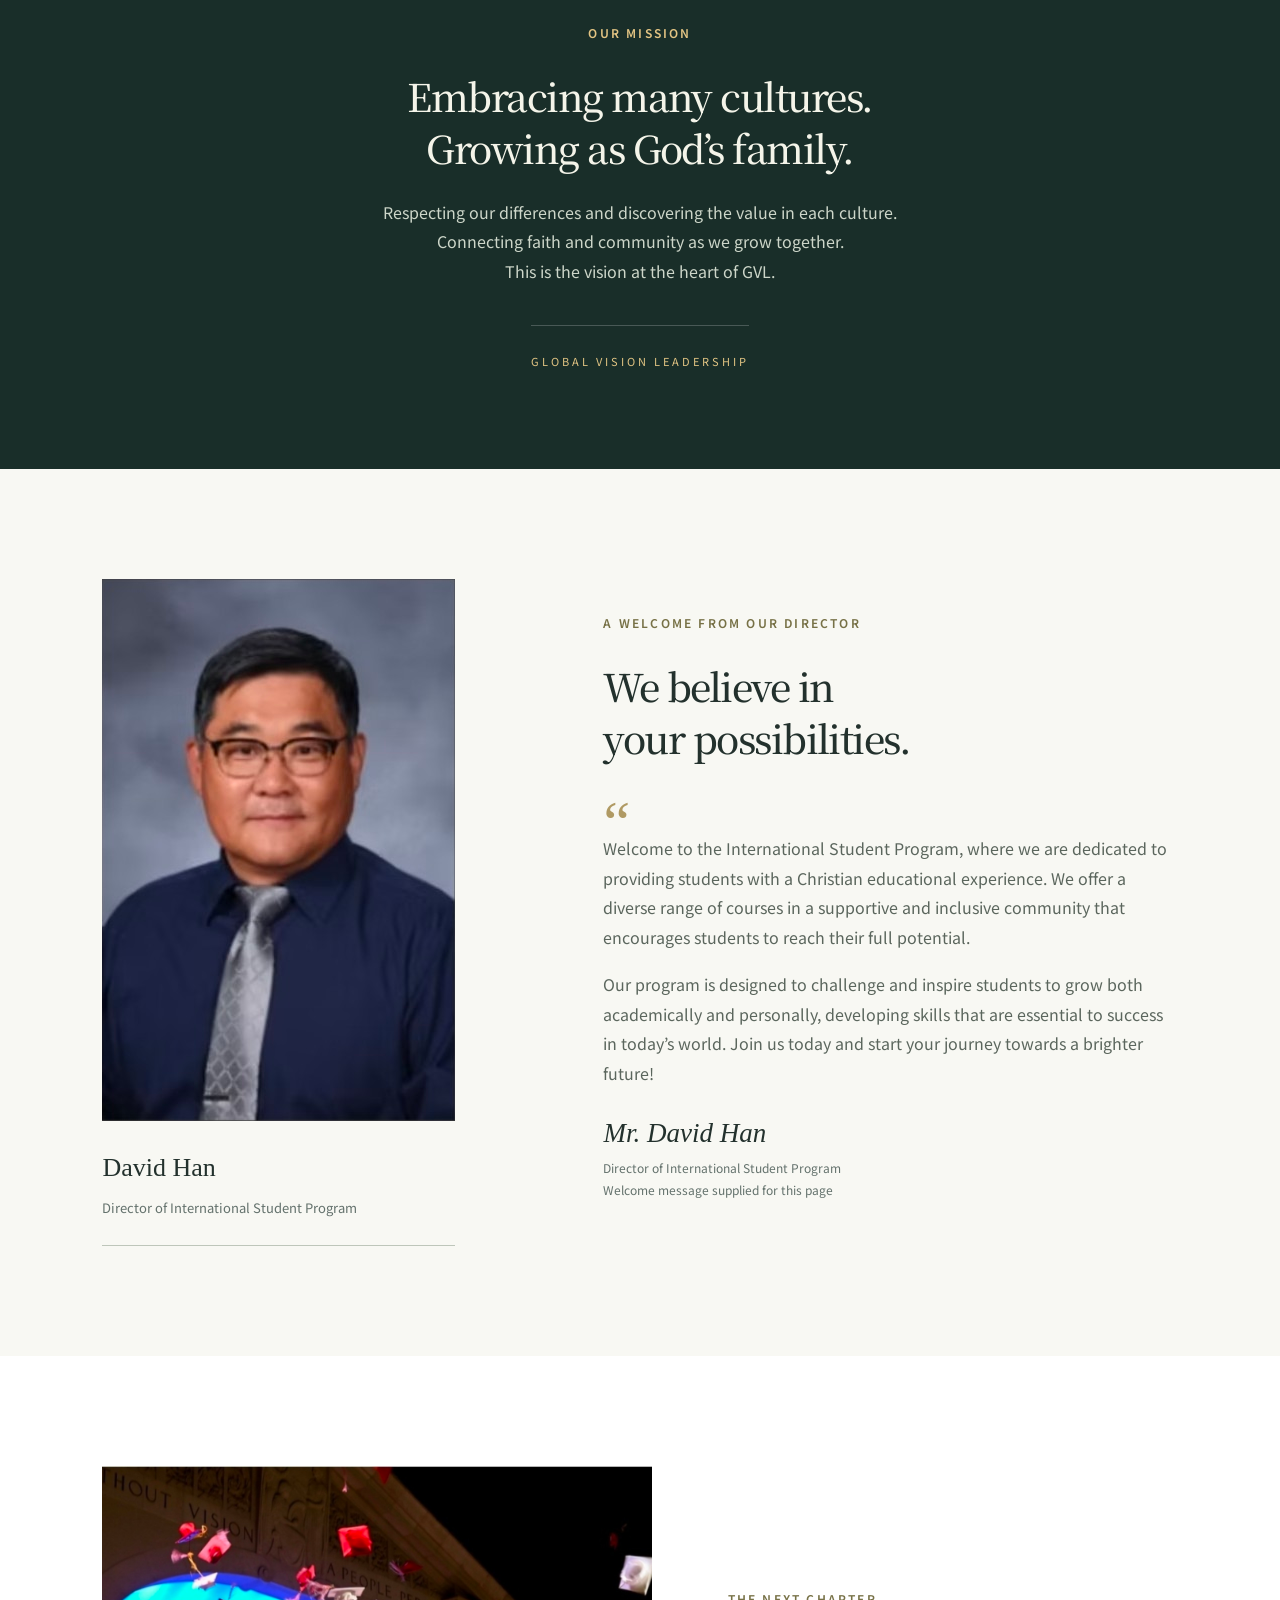
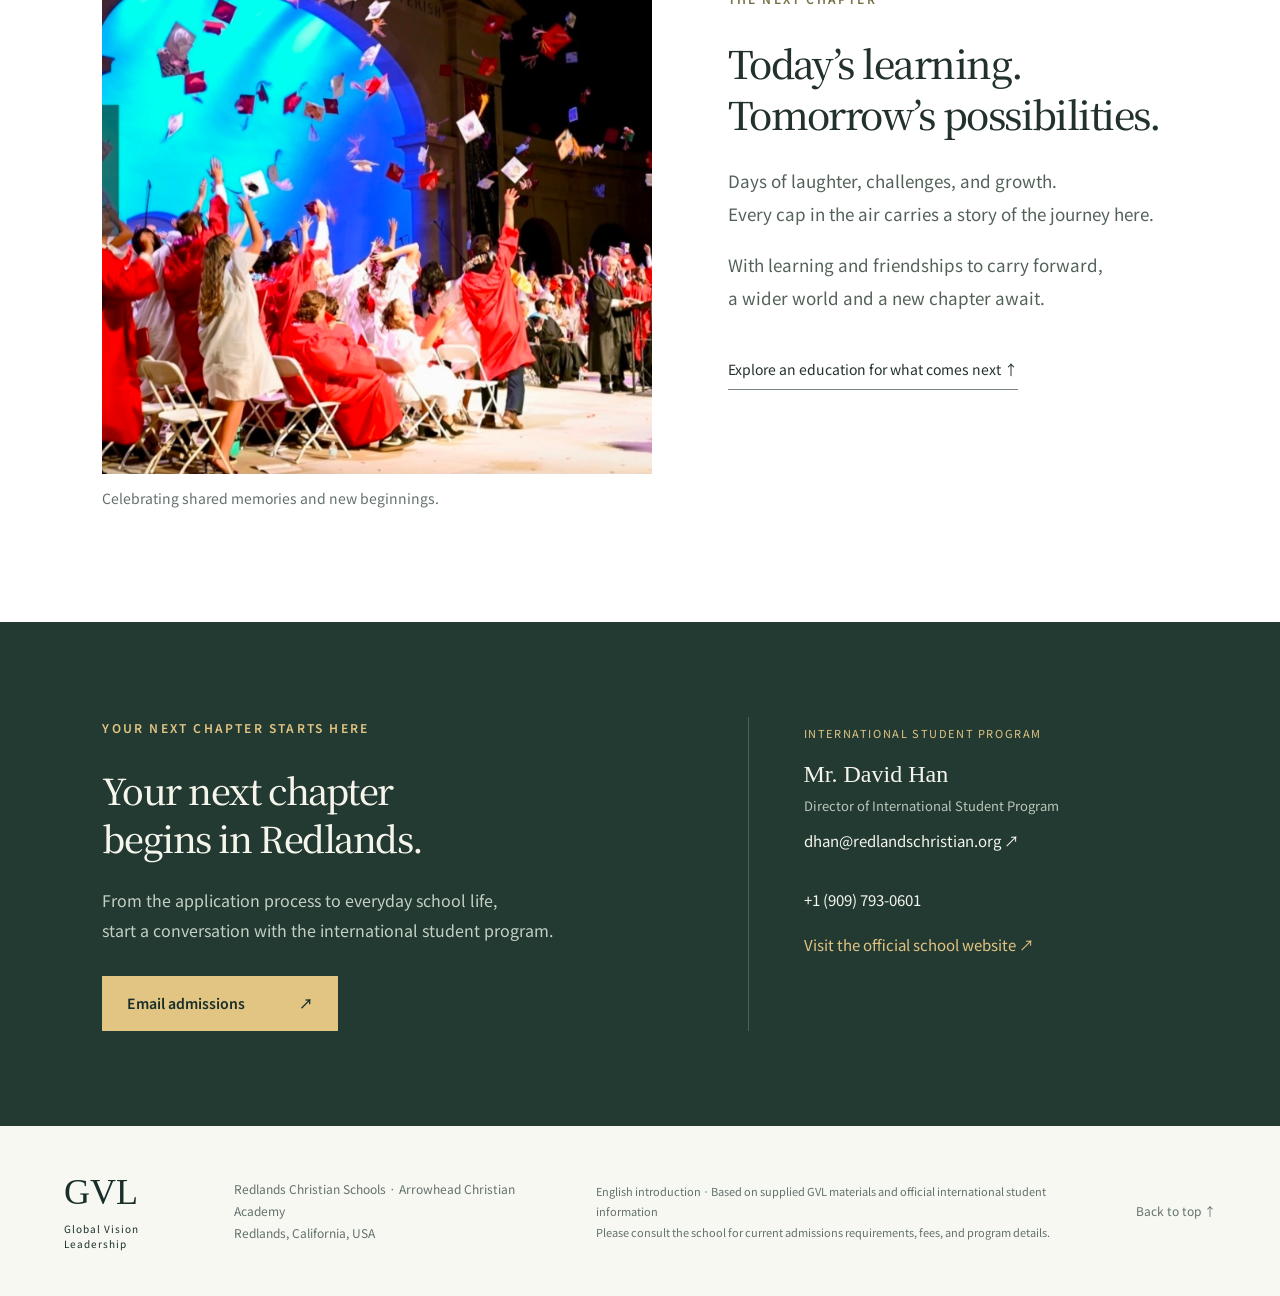
==== commit ff8bb698: "Add Chinese, Vietnamese, Hindi and Japanese editions with six-language navigation" ====
--- a/en.html
+++ b/en.html
@@ -1,6 +1,15 @@
 <!doctype html>
-<html lang="en"><head><meta charset="utf-8"><meta name="viewport" content="width=device-width,initial-scale=1"><meta name="theme-color" content="#192e29"><meta name="description" content="Discover Global Vision Leadership at Redlands Christian Schools: an international community connected through faith, culture, and learning."><title>GVL — A World of Learning, A Place to Belong</title><link rel="stylesheet" href="style.css"><link rel="preconnect" href="https://fonts.googleapis.com"><link rel="preconnect" href="https://fonts.gstatic.com" crossorigin><link href="https://fonts.googleapis.com/css2?family=Noto+Sans+KR:wght@400;500;600;700&family=Noto+Serif+KR:wght@400;500;600&display=swap" rel="stylesheet"><style>.school-profile{background:#fff}.school-lead{max-width:820px;font-size:18px;line-height:1.9;color:#536258}.school-grid{display:grid;grid-template-columns:repeat(2,minmax(0,1fr));gap:36px 60px;margin-top:44px}.school-grid article{border-top:1px solid #bac6b9;padding-top:26px}.school-grid article>span{font-size:12px;letter-spacing:2px;color:#806739}.school-grid h3{font-family:'Noto Serif KR',serif;font-size:25px;font-weight:500;margin:17px 0}.school-grid p{font-size:16px;color:#536258}.school-source{font-size:14px;color:#63716c;margin:38px 0 0}.school-profile .text-link{margin-top:0}@media(max-width:620px){.school-grid{grid-template-columns:1fr;gap:28px}.school-lead{font-size:16px}.school-grid h3{font-size:23px}}</style><style>.graduation{display:grid;grid-template-columns:1.1fr .9fr;align-items:center;gap:7%;background:#fff}.graduation figure{margin:0}.graduation img{display:block;width:100%;height:auto}.graduation figcaption{font-size:14px;color:#63716c;margin-top:12px}.graduation-copy>p:not(.eyebrow){color:#536258;font-size:17px;line-height:1.95}.graduation .text-link{margin-top:20px}@media(max-width:620px){.graduation{grid-template-columns:1fr;gap:32px}.graduation-copy>p:not(.eyebrow){font-size:16px}}</style><style>.festival{background:#192e29;color:#f8f8f3}.festival .eyebrow{color:#e2c483}.festival-intro{max-width:800px;font-size:18px;color:#d4ded5}.festival figure{margin:0}.festival img{display:block;width:100%;height:auto}.festival-wide{margin:38px 0!important}.festival figcaption{font-size:14px;color:#d4ded5;padding-top:12px}.festival-bottom{display:grid;grid-template-columns:1fr 1fr;gap:6%;align-items:start}.festival-bottom h3{font-family:'Noto Serif KR',serif;font-size:27px;font-weight:500;margin:26px 0 14px}.festival-bottom p{color:#d4ded5;font-size:16px}.festival-news{margin-top:30px;border-top:1px solid #ffffff40;padding-top:24px}.festival-news summary{cursor:pointer;font-size:16px;padding:10px 0;color:#e2c483}.festival-news img{margin-top:18px}.festival a:focus-visible,.festival summary:focus-visible{outline:3px solid #e2c483;outline-offset:5px}@media(max-width:620px){.festival-bottom{grid-template-columns:1fr;gap:30px}.festival-intro{font-size:16px}.festival-bottom h3{font-size:24px}}</style></head>
-<body><a class="skip" href="#main">Skip to content</a><header><a class="brand" href="#" aria-label="GVL home"><b>GVL<span>✦</span></b><span>GLOBAL VISION LEADERSHIP<br><small>REDLANDS CHRISTIAN SCHOOLS</small></span></a><nav aria-label="Main navigation"><a href="#about">About GVL</a><a href="#life">Student life</a><a href="#stories">Student stories</a><a href="#welcome">Welcome</a><a class="nav-cta" href="#contact">Admissions ↗</a></nav><div class="language-switch" aria-label="Language"><a href="index.html" lang="ko" >한국어</a><span>/</span><a href="en.html" lang="en" aria-current="page">English</a></div><button class="menu" aria-label="Open menu" aria-expanded="false">☰</button></header>
+<html lang="en"><head><meta charset="utf-8"><meta name="viewport" content="width=device-width,initial-scale=1"><meta name="theme-color" content="#192e29"><meta name="description" content="Discover Global Vision Leadership at Redlands Christian Schools: an international community connected through faith, culture, and learning."><title>GVL — A World of Learning, A Place to Belong</title><link rel="stylesheet" href="style.css"><link rel="preconnect" href="https://fonts.googleapis.com"><link rel="preconnect" href="https://fonts.gstatic.com" crossorigin><link href="https://fonts.googleapis.com/css2?family=Noto+Sans+KR:wght@400;500;600;700&family=Noto+Serif+KR:wght@400;500;600&display=swap" rel="stylesheet"><style>.school-profile{background:#fff}.school-lead{max-width:820px;font-size:18px;line-height:1.9;color:#536258}.school-grid{display:grid;grid-template-columns:repeat(2,minmax(0,1fr));gap:36px 60px;margin-top:44px}.school-grid article{border-top:1px solid #bac6b9;padding-top:26px}.school-grid article>span{font-size:12px;letter-spacing:2px;color:#806739}.school-grid h3{font-family:'Noto Serif KR',serif;font-size:25px;font-weight:500;margin:17px 0}.school-grid p{font-size:16px;color:#536258}.school-source{font-size:14px;color:#63716c;margin:38px 0 0}.school-profile .text-link{margin-top:0}@media(max-width:620px){.school-grid{grid-template-columns:1fr;gap:28px}.school-lead{font-size:16px}.school-grid h3{font-size:23px}}</style><style>.graduation{display:grid;grid-template-columns:1.1fr .9fr;align-items:center;gap:7%;background:#fff}.graduation figure{margin:0}.graduation img{display:block;width:100%;height:auto}.graduation figcaption{font-size:14px;color:#63716c;margin-top:12px}.graduation-copy>p:not(.eyebrow){color:#536258;font-size:17px;line-height:1.95}.graduation .text-link{margin-top:20px}@media(max-width:620px){.graduation{grid-template-columns:1fr;gap:32px}.graduation-copy>p:not(.eyebrow){font-size:16px}}</style><style>.festival{background:#192e29;color:#f8f8f3}.festival .eyebrow{color:#e2c483}.festival-intro{max-width:800px;font-size:18px;color:#d4ded5}.festival figure{margin:0}.festival img{display:block;width:100%;height:auto}.festival-wide{margin:38px 0!important}.festival figcaption{font-size:14px;color:#d4ded5;padding-top:12px}.festival-bottom{display:grid;grid-template-columns:1fr 1fr;gap:6%;align-items:start}.festival-bottom h3{font-family:'Noto Serif KR',serif;font-size:27px;font-weight:500;margin:26px 0 14px}.festival-bottom p{color:#d4ded5;font-size:16px}.festival-news{margin-top:30px;border-top:1px solid #ffffff40;padding-top:24px}.festival-news summary{cursor:pointer;font-size:16px;padding:10px 0;color:#e2c483}.festival-news img{margin-top:18px}.festival a:focus-visible,.festival summary:focus-visible{outline:3px solid #e2c483;outline-offset:5px}@media(max-width:620px){.festival-bottom{grid-template-columns:1fr;gap:30px}.festival-intro{font-size:16px}.festival-bottom h3{font-size:24px}}</style><style>
+.language-picker{position:relative;margin-left:20px;flex-shrink:0;font-size:14px;line-height:1.5}
+.language-picker summary{cursor:pointer;min-height:44px;display:flex;align-items:center;gap:12px;padding:10px 14px;border:1px solid #bac4bb;border-radius:3px;list-style:none;white-space:nowrap}
+.language-picker summary::-webkit-details-marker{display:none}.language-picker summary:after{content:"▾";font-size:12px}
+.language-picker summary:focus-visible,.language-picker a:focus-visible{outline:3px solid #977036;outline-offset:3px}
+.language-options{position:absolute;right:0;top:calc(100% + 8px);width:185px;background:#f8f8f3;border:1px solid #bac4bb;box-shadow:0 12px 30px #192e2920;padding:8px;z-index:30}
+.language-options a{display:flex;align-items:center;min-height:44px;padding:10px 12px;border-radius:2px;line-height:1.5}
+.language-options a:hover,.language-options a[aria-current]{background:#e5eadd;color:#192e29}.language-options a[aria-current]{font-weight:700}
+@media(max-width:620px){.language-picker{margin:0 14px 0 8px;font-size:13px}.language-picker summary{padding:9px 11px}.language-options{right:0}}
+</style><link rel="alternate" hreflang="ko" href="https://gvl-redlands.vercel.app/index.html"><link rel="alternate" hreflang="en" href="https://gvl-redlands.vercel.app/en.html"><link rel="alternate" hreflang="zh-CN" href="https://gvl-redlands.vercel.app/zh.html"><link rel="alternate" hreflang="vi" href="https://gvl-redlands.vercel.app/vi.html"><link rel="alternate" hreflang="hi" href="https://gvl-redlands.vercel.app/hi.html"><link rel="alternate" hreflang="ja" href="https://gvl-redlands.vercel.app/ja.html"><link rel="alternate" hreflang="x-default" href="https://gvl-redlands.vercel.app/en.html"></head>
+<body><a class="skip" href="#main">Skip to content</a><header><a class="brand" href="#" aria-label="GVL home"><b>GVL<span>✦</span></b><span>GLOBAL VISION LEADERSHIP<br><small>REDLANDS CHRISTIAN SCHOOLS</small></span></a><nav aria-label="Main navigation"><a href="#about">About GVL</a><a href="#life">Student life</a><a href="#stories">Student stories</a><a href="#welcome">Welcome</a><a class="nav-cta" href="#contact">Admissions ↗</a></nav><details class="language-picker"><summary aria-label="Choose language">English</summary><div class="language-options"><a href="index.html" lang="ko" hreflang="ko">한국어</a><a href="en.html" lang="en" hreflang="en" aria-current="page">English</a><a href="zh.html" lang="zh-CN" hreflang="zh-CN">中文（简体）</a><a href="vi.html" lang="vi" hreflang="vi">Tiếng Việt</a><a href="hi.html" lang="hi" hreflang="hi">हिन्दी</a><a href="ja.html" lang="ja" hreflang="ja">日本語</a></div></details><button class="menu" aria-label="Open menu" aria-expanded="false">☰</button></header>
 <main id="main"><section class="hero"><div class="hero-image" role="img" aria-label="Student life at Redlands Christian Schools"></div><div class="hero-shade"></div><div class="hero-content"><p class="eyebrow light">CALIFORNIA, REDLANDS · INTERNATIONAL COMMUNITY</p><h1>A world to discover.<br>Room to become you.</h1><p class="hero-copy">Where different cultures become friendships,<br>and learning rooted in faith opens new possibilities.<br>Begin your story with GVL in Redlands.</p><a class="button gold" href="#about">Discover GVL <span>↓</span></a></div><div class="hero-bottom"><span>Global Vision Leadership</span><span>Connected by faith. Growing toward the world.</span><span>01 — OUR COMMUNITY</span></div></section>
 <section id="about" class="intro section"><div><p class="eyebrow">A PLACE TO BELONG</p><h2>Across cultures.<br>One community.</h2></div><div class="intro-text"><p class="lead">A new beginning in a new country.<br>A journey we take together.</p><p>GVL (Global Vision Leadership) is a community connected with Arrowhead Christian Academy, the high school of Redlands Christian Schools. Students from different backgrounds share their cultures and grow together in Christian faith.</p><p>Respect for diversity, a desire to understand one another, and the courage to make a positive difference: these are the values GVL holds close.</p><a class="text-link" href="https://www.redlandschristian.org/international" target="_blank" rel="noopener">Official international student program information ↗</a></div></section>
 <section class="values"><div class="value"><span class="number">01 / GLOBAL</span><h3>Meet new perspectives.<br>Broaden your world.</h3><p>Respect diverse cultures and ideas while discovering perspectives that reach beyond the classroom.</p></div><div class="value"><span class="number">02 / VISION</span><h3>Rooted in faith.<br>Looking ahead.</h3><p>Discover your potential within a Christian community and explore your direction in learning and life.</p></div><div class="value"><span class="number">03 / LEADERSHIP</span><h3>Grow together.<br>Make a difference.</h3><p>Through everyday kindness and collaboration, develop the heart of a leader who serves others.</p></div></section>
